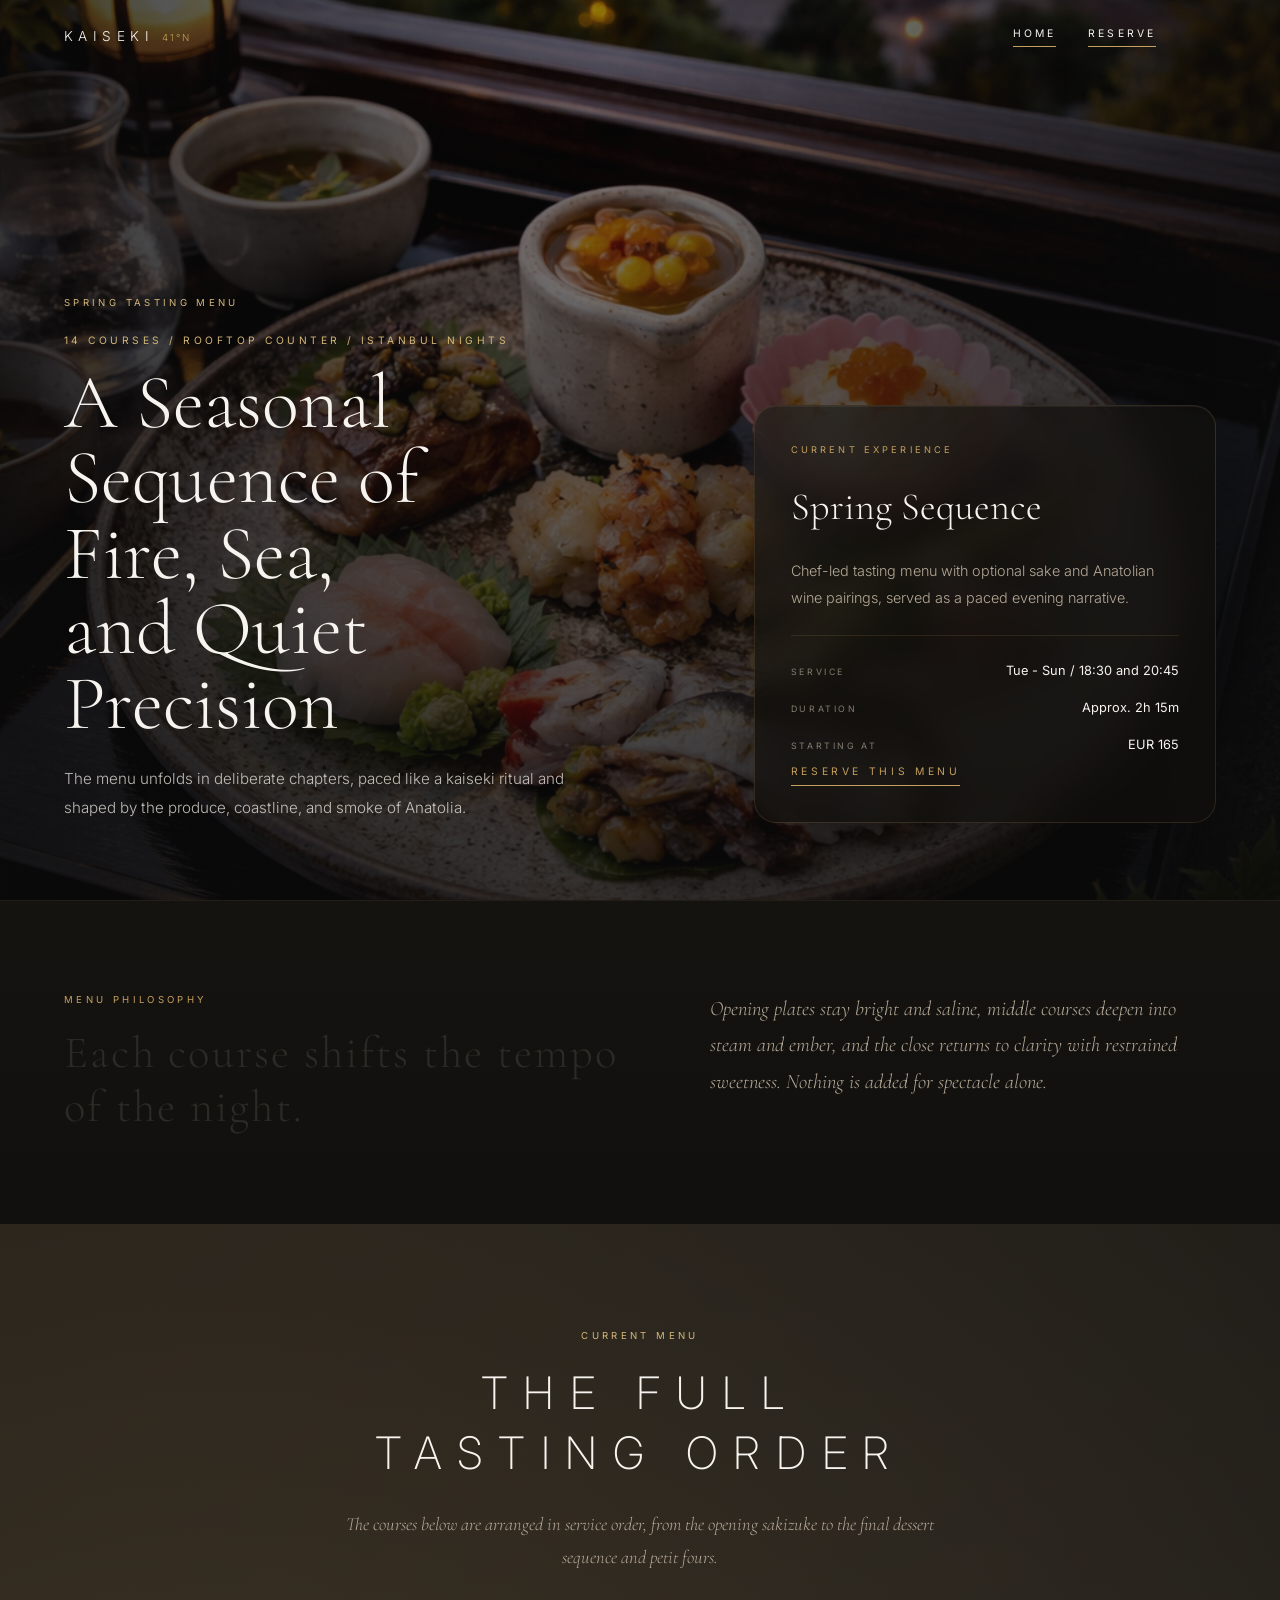
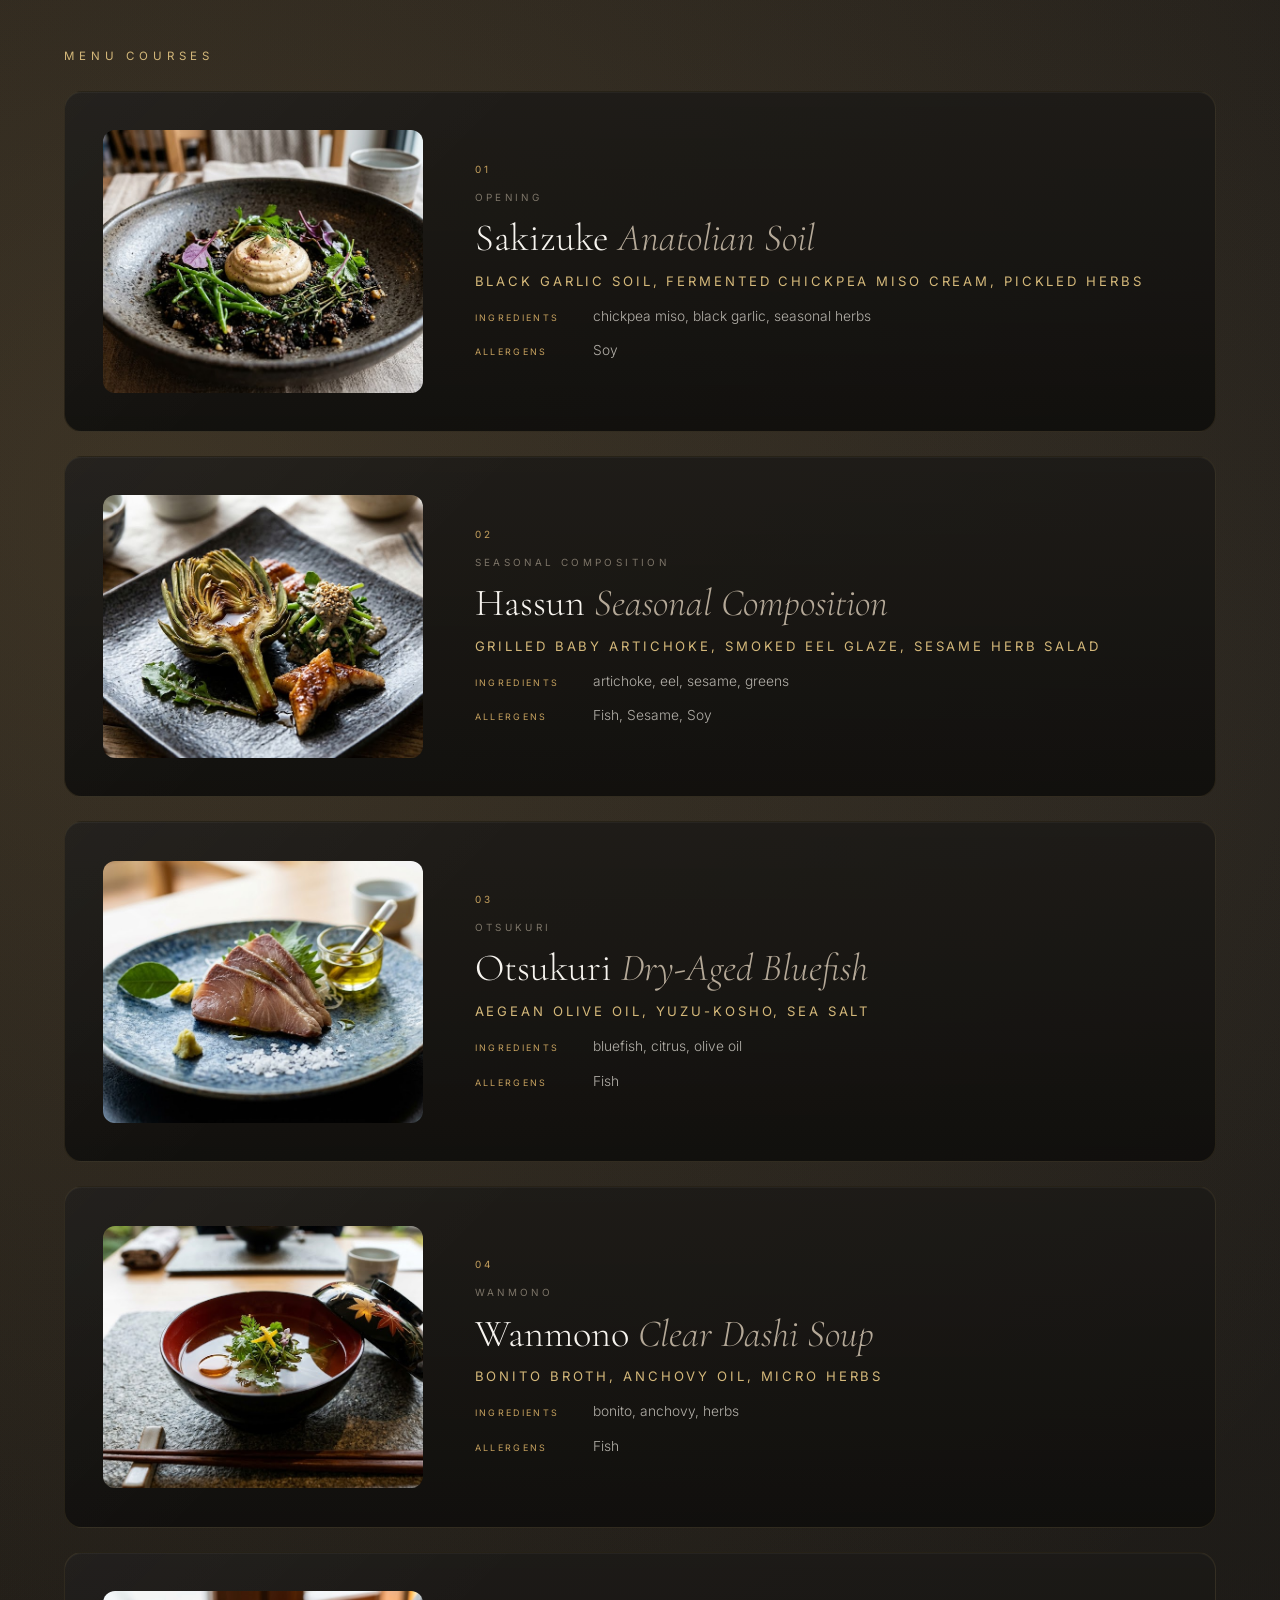
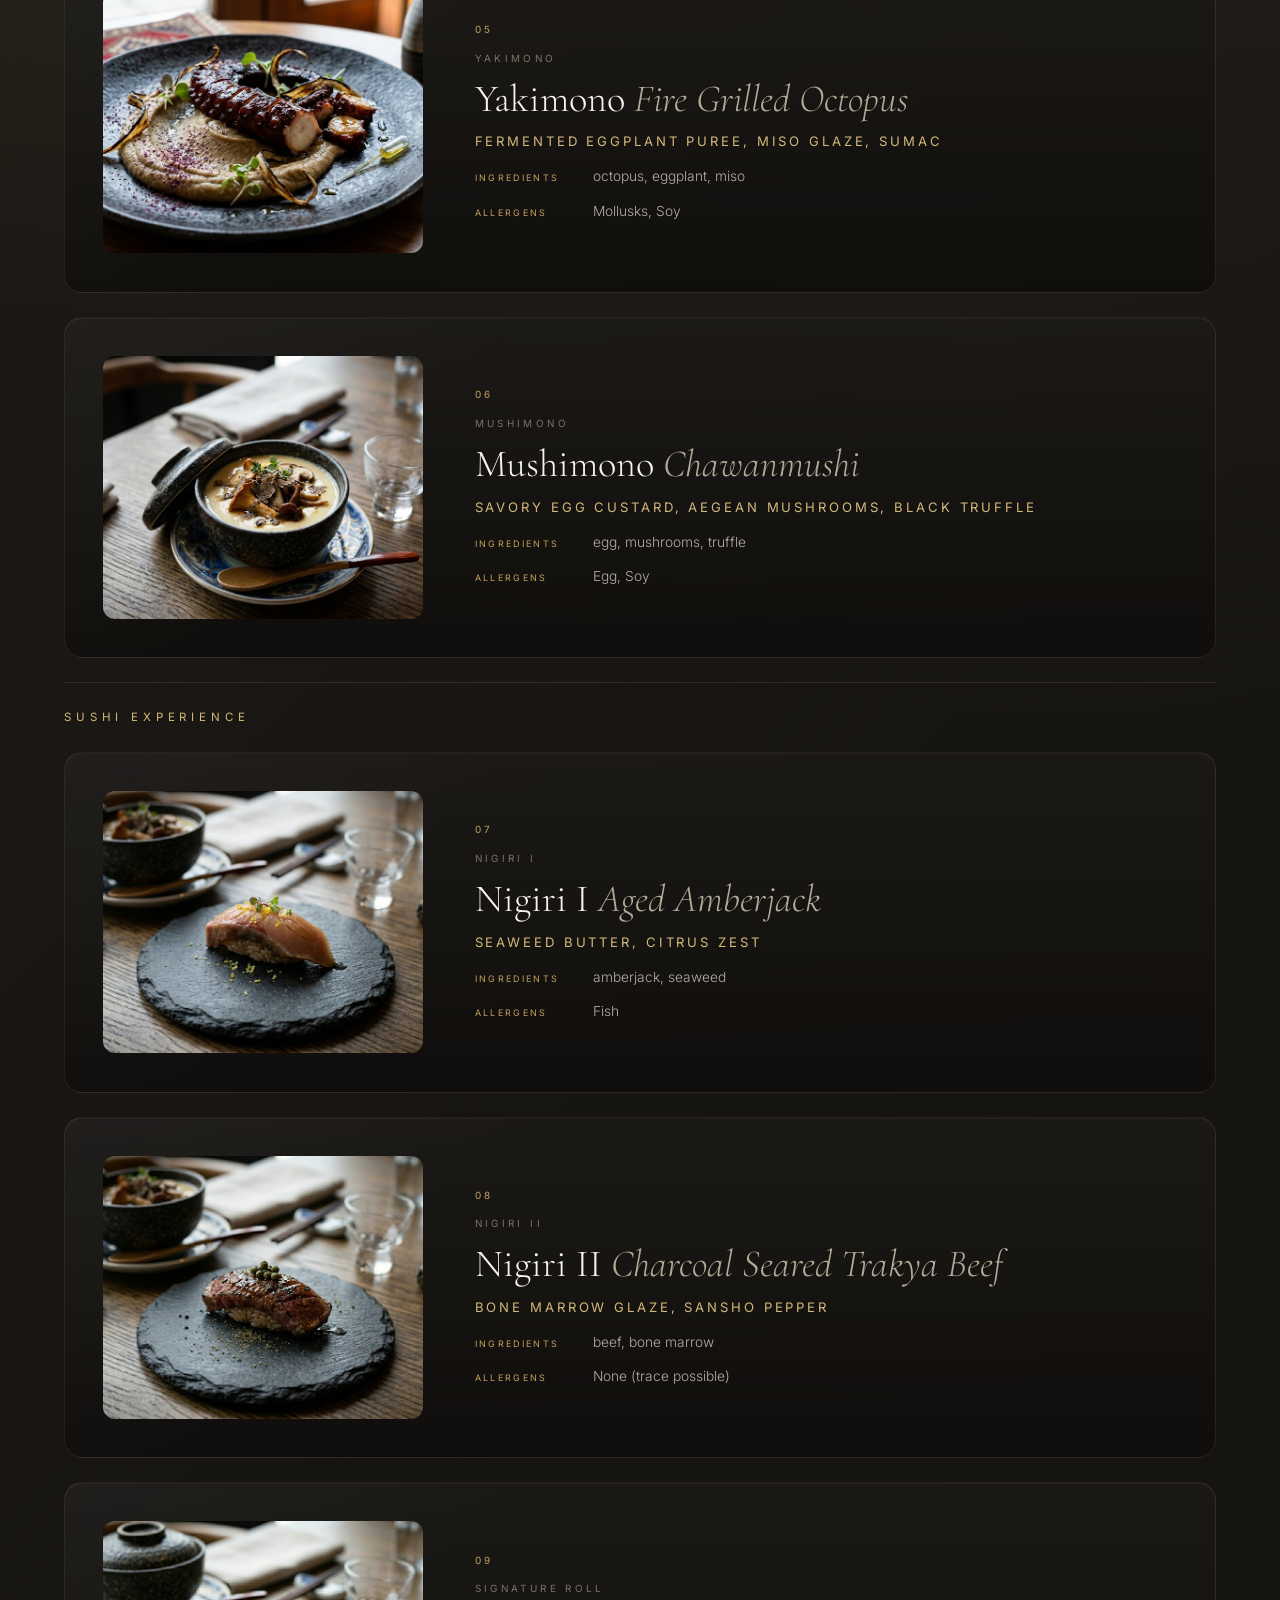
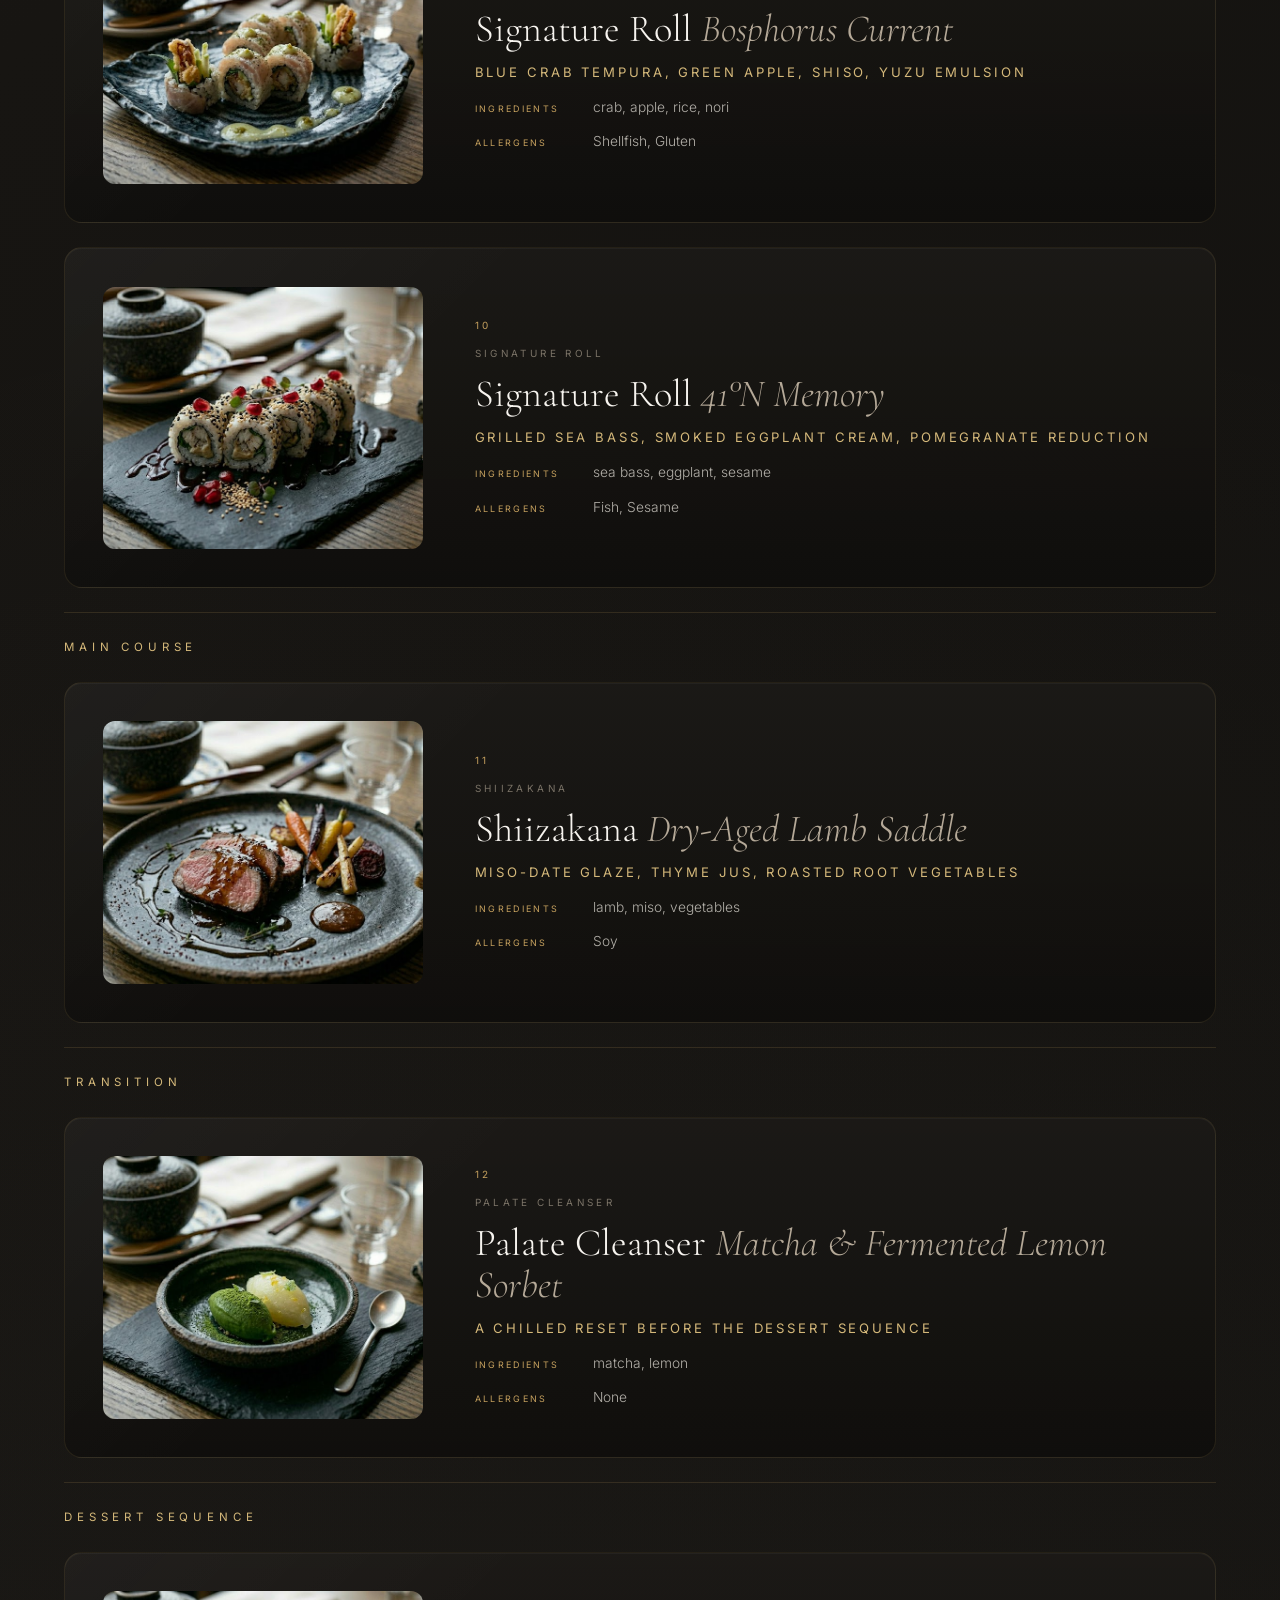
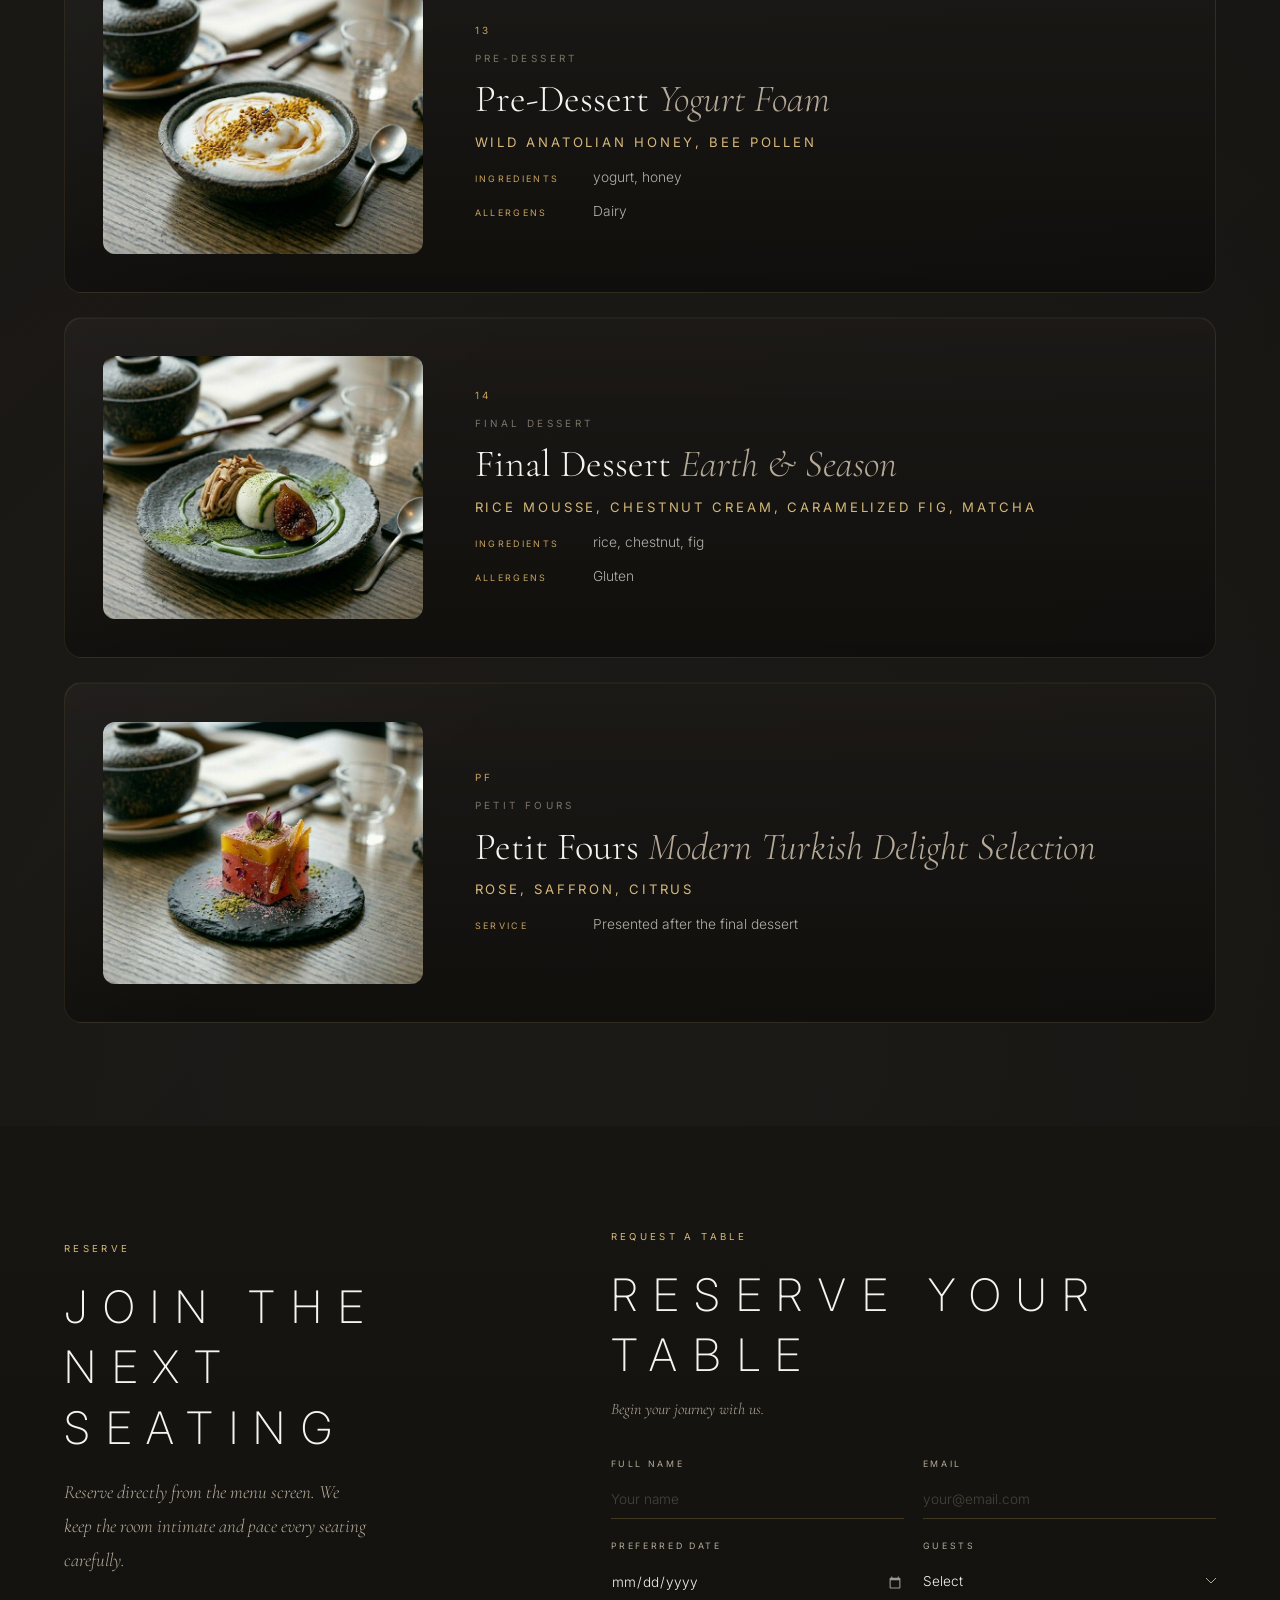
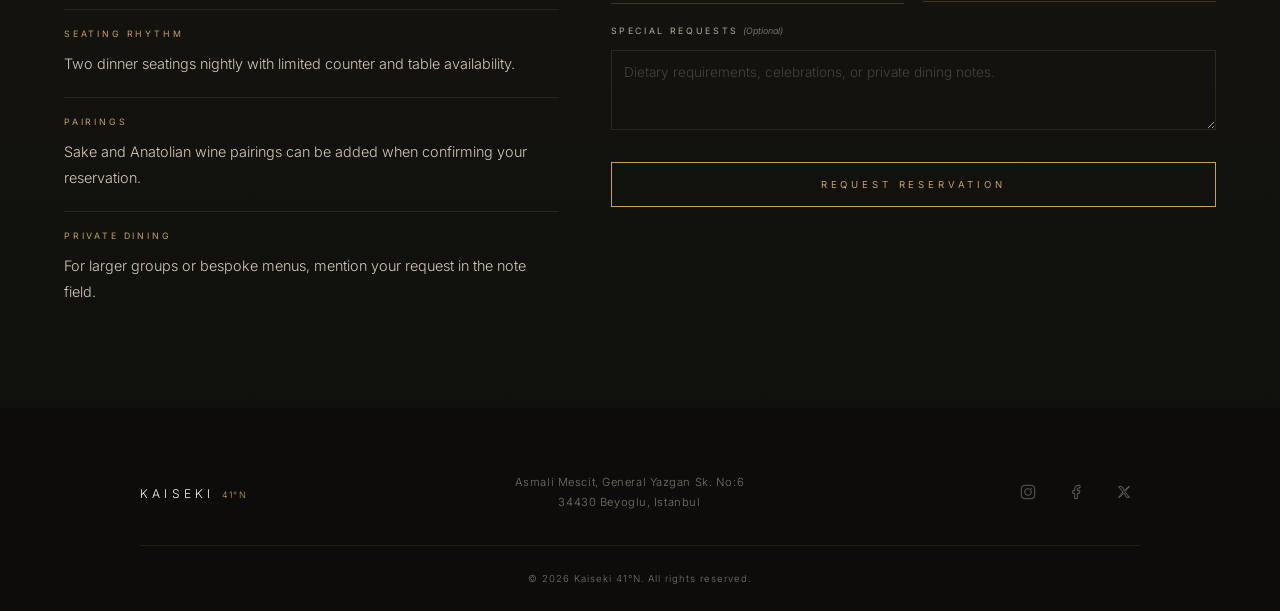
==== menu.html @ 3a13be4e "Add dedicated seasonal menu page" ====
<!DOCTYPE html>
<html lang="en">

<head>
    <meta charset="UTF-8">
    <meta name="viewport" content="width=device-width, initial-scale=1.0">
    <title>Kaiseki 41&deg;N - Seasonal Menu</title>
    <meta name="description"
        content="Explore the current Kaiseki 41&deg;N seasonal tasting menu, a chef-led sequence of Japanese precision and Anatolian soul.">
    <meta property="og:title" content="Kaiseki 41&deg;N - Seasonal Menu">
    <meta property="og:description"
        content="A seasonal tasting progression shaped by fire, sea, and Anatolian terroir.">
    <meta property="og:type" content="website">
    <link rel="preconnect" href="https://fonts.googleapis.com">
    <link rel="preconnect" href="https://fonts.gstatic.com" crossorigin>
    <link
        href="https://fonts.googleapis.com/css2?family=Cormorant+Garamond:ital,wght@0,300;0,400;0,500;0,600;1,300;1,400&family=Inter:wght@200;300;400;500&family=Noto+Serif+JP:wght@200;300;400;500&display=swap"
        rel="stylesheet">
    <link rel="stylesheet" href="styles.css">
</head>

<body class="menu-page">

    <nav id="main-nav" class="nav" role="navigation" aria-label="Main navigation">
        <a href="index.html#hero" class="nav-logo" aria-label="Kaiseki 41&deg;N Home">
            <span class="nav-logo-main">KAISEKI</span>
            <span class="nav-logo-sub">41&deg;N</span>
        </a>
        <div class="nav-right">
            <a href="index.html" class="nav-link" id="nav-home-link">HOME</a>
            <a href="#reservation" class="nav-link nav-link--reserve" id="nav-reserve">RESERVE</a>
            <button class="nav-hamburger" id="nav-hamburger" aria-label="Open menu" aria-expanded="false">
                <span></span>
                <span></span>
            </button>
        </div>
    </nav>

    <div class="menu-overlay" id="menu-overlay" aria-hidden="true">
        <div class="menu-overlay-inner">
            <ul class="menu-links">
                <li><a href="index.html#hero">Home</a></li>
                <li><a href="index.html#story">Our Story</a></li>
                <li><a href="index.html#concept">Concept</a></li>
                <li><a href="index.html#chef">Head Chef</a></li>
                <li><a href="index.html#experience">Experience</a></li>
                <li><a href="#menu-list">Menu</a></li>
                <li><a href="index.html#tables">Signature Tables</a></li>
                <li><a href="index.html#gallery">Gallery</a></li>
                <li><a href="index.html#location">Location</a></li>
                <li><a href="#reservation">Reserve</a></li>
            </ul>
            <div class="menu-footer">
                <address>
                    Asmali Mescit, General Yazgan Sk. No:6<br>
                    34430 Beyoglu, Istanbul
                </address>
            </div>
        </div>
    </div>

    <header id="menu-hero" class="menu-page-hero">
        <div class="menu-page-hero__media">
            <img src="images/tabak.png" alt="Signature tasting plate" id="hero-img">
        </div>
        <div class="menu-page-hero__overlay"></div>
        <div class="menu-page-hero__inner">
            <div class="menu-page-hero__copy reveal">
                <span class="section-tag section-tag--light">SPRING TASTING MENU</span>
                <p class="menu-page-hero__eyebrow">14 courses / rooftop counter / Istanbul nights</p>
                <h1 class="menu-page-hero__title">A Seasonal Sequence of Fire, Sea, and Quiet Precision</h1>
                <p class="menu-page-hero__lede">
                    The menu unfolds in deliberate chapters, paced like a kaiseki ritual and shaped by the produce,
                    coastline, and smoke of Anatolia.
                </p>
            </div>
            <aside class="menu-hero-card reveal">
                <span class="menu-hero-card__label">Current Experience</span>
                <h2>Spring Sequence</h2>
                <p>
                    Chef-led tasting menu with optional sake and Anatolian wine pairings, served as a paced evening
                    narrative.
                </p>
                <ul class="menu-hero-meta">
                    <li><span>Service</span><strong>Tue - Sun / 18:30 and 20:45</strong></li>
                    <li><span>Duration</span><strong>Approx. 2h 15m</strong></li>
                    <li><span>Starting At</span><strong>EUR 165</strong></li>
                </ul>
                <a href="#reservation" class="text-link">RESERVE THIS MENU</a>
            </aside>
        </div>
    </header>

    <section class="menu-editorial">
        <div class="menu-editorial__grid">
            <div class="menu-editorial__text reveal">
                <span class="section-tag">MENU PHILOSOPHY</span>
                <h2 class="section-heading">Each course shifts the tempo of the night.</h2>
            </div>
            <div class="menu-editorial__note reveal">
                <p>
                    Opening plates stay bright and saline, middle courses deepen into steam and ember, and the close
                    returns to clarity with restrained sweetness. Nothing is added for spectacle alone.
                </p>
            </div>
        </div>
    </section>

    <section id="menu-list" class="menu-showcase">
        <div class="menu-showcase__intro reveal">
            <span class="section-tag section-tag--light">CURRENT MENU</span>
            <h2 class="display-heading display-heading--light">THE FULL<br>TASTING ORDER</h2>
            <p class="menu-showcase__lede">
                The courses below are arranged in service order, from the opening sakizuke to the final dessert
                sequence and petit fours.
            </p>
        </div>
        <div class="menu-course-list">
            <div class="menu-course-group reveal">
                <h3 class="menu-course-group__title">Menu Courses</h3>
            </div>
            <article class="menu-course reveal">
                <div class="menu-course__media">
                    <img src="images/anatolian soil - sakizuke.jpg" alt="Sakizuke Anatolian Soil" loading="lazy">
                </div>
                <div class="menu-course__content">
                    <span class="menu-course__number">01</span>
                    <span class="menu-course__label">Opening</span>
                    <h3 class="menu-course__title">Sakizuke <span>Anatolian Soil</span></h3>
                    <p class="menu-course__subtitle">Black garlic soil, fermented chickpea miso cream, pickled herbs</p>
                    <p class="menu-course__detail"><span>Ingredients</span> chickpea miso, black garlic, seasonal herbs</p>
                    <p class="menu-course__detail"><span>Allergens</span> Soy</p>
                </div>
            </article>
            <article class="menu-course reveal">
                <div class="menu-course__media">
                    <img src="images/hassun.jpg" alt="Hassun Seasonal Composition" loading="lazy">
                </div>
                <div class="menu-course__content">
                    <span class="menu-course__number">02</span>
                    <span class="menu-course__label">Seasonal Composition</span>
                    <h3 class="menu-course__title">Hassun <span>Seasonal Composition</span></h3>
                    <p class="menu-course__subtitle">Grilled baby artichoke, smoked eel glaze, sesame herb salad</p>
                    <p class="menu-course__detail"><span>Ingredients</span> artichoke, eel, sesame, greens</p>
                    <p class="menu-course__detail"><span>Allergens</span> Fish, Sesame, Soy</p>
                </div>
            </article>
            <article class="menu-course reveal">
                <div class="menu-course__media">
                    <img src="images/otsukuri.jpg" alt="Otsukuri Dry-Aged Bluefish" loading="lazy">
                </div>
                <div class="menu-course__content">
                    <span class="menu-course__number">03</span>
                    <span class="menu-course__label">Otsukuri</span>
                    <h3 class="menu-course__title">Otsukuri <span>Dry-Aged Bluefish</span></h3>
                    <p class="menu-course__subtitle">Aegean olive oil, yuzu-kosho, sea salt</p>
                    <p class="menu-course__detail"><span>Ingredients</span> bluefish, citrus, olive oil</p>
                    <p class="menu-course__detail"><span>Allergens</span> Fish</p>
                </div>
            </article>
            <article class="menu-course reveal">
                <div class="menu-course__media">
                    <img src="images/wanmono.jpg" alt="Wanmono Clear Dashi Soup" loading="lazy">
                </div>
                <div class="menu-course__content">
                    <span class="menu-course__number">04</span>
                    <span class="menu-course__label">Wanmono</span>
                    <h3 class="menu-course__title">Wanmono <span>Clear Dashi Soup</span></h3>
                    <p class="menu-course__subtitle">Bonito broth, anchovy oil, micro herbs</p>
                    <p class="menu-course__detail"><span>Ingredients</span> bonito, anchovy, herbs</p>
                    <p class="menu-course__detail"><span>Allergens</span> Fish</p>
                </div>
            </article>
            <article class="menu-course reveal">
                <div class="menu-course__media">
                    <img src="images/yakimono.jpg" alt="Yakimono Fire Grilled Octopus" loading="lazy">
                </div>
                <div class="menu-course__content">
                    <span class="menu-course__number">05</span>
                    <span class="menu-course__label">Yakimono</span>
                    <h3 class="menu-course__title">Yakimono <span>Fire Grilled Octopus</span></h3>
                    <p class="menu-course__subtitle">Fermented eggplant puree, miso glaze, sumac</p>
                    <p class="menu-course__detail"><span>Ingredients</span> octopus, eggplant, miso</p>
                    <p class="menu-course__detail"><span>Allergens</span> Mollusks, Soy</p>
                </div>
            </article>
            <article class="menu-course reveal">
                <div class="menu-course__media">
                    <img src="images/mushimono.jpg" alt="Mushimono Chawanmushi" loading="lazy">
                </div>
                <div class="menu-course__content">
                    <span class="menu-course__number">06</span>
                    <span class="menu-course__label">Mushimono</span>
                    <h3 class="menu-course__title">Mushimono <span>Chawanmushi</span></h3>
                    <p class="menu-course__subtitle">Savory egg custard, Aegean mushrooms, black truffle</p>
                    <p class="menu-course__detail"><span>Ingredients</span> egg, mushrooms, truffle</p>
                    <p class="menu-course__detail"><span>Allergens</span> Egg, Soy</p>
                </div>
            </article>

            <div class="menu-course-group reveal">
                <h3 class="menu-course-group__title">Sushi Experience</h3>
            </div>
            <article class="menu-course reveal">
                <div class="menu-course__media">
                    <img src="images/nigiri 1.jpg" alt="Nigiri I Aged Amberjack" loading="lazy">
                </div>
                <div class="menu-course__content">
                    <span class="menu-course__number">07</span>
                    <span class="menu-course__label">Nigiri I</span>
                    <h3 class="menu-course__title">Nigiri I <span>Aged Amberjack</span></h3>
                    <p class="menu-course__subtitle">Seaweed butter, citrus zest</p>
                    <p class="menu-course__detail"><span>Ingredients</span> amberjack, seaweed</p>
                    <p class="menu-course__detail"><span>Allergens</span> Fish</p>
                </div>
            </article>
            <article class="menu-course reveal">
                <div class="menu-course__media">
                    <img src="images/nigiri 2.jpg" alt="Nigiri II Charcoal Seared Trakya Beef" loading="lazy">
                </div>
                <div class="menu-course__content">
                    <span class="menu-course__number">08</span>
                    <span class="menu-course__label">Nigiri II</span>
                    <h3 class="menu-course__title">Nigiri II <span>Charcoal Seared Trakya Beef</span></h3>
                    <p class="menu-course__subtitle">Bone marrow glaze, sansho pepper</p>
                    <p class="menu-course__detail"><span>Ingredients</span> beef, bone marrow</p>
                    <p class="menu-course__detail"><span>Allergens</span> None (trace possible)</p>
                </div>
            </article>
            <article class="menu-course reveal">
                <div class="menu-course__media">
                    <img src="images/Signature Roll – “Bosphorus Current”.jpg" alt="Signature Roll Bosphorus Current" loading="lazy">
                </div>
                <div class="menu-course__content">
                    <span class="menu-course__number">09</span>
                    <span class="menu-course__label">Signature Roll</span>
                    <h3 class="menu-course__title">Signature Roll <span>Bosphorus Current</span></h3>
                    <p class="menu-course__subtitle">Blue crab tempura, green apple, shiso, yuzu emulsion</p>
                    <p class="menu-course__detail"><span>Ingredients</span> crab, apple, rice, nori</p>
                    <p class="menu-course__detail"><span>Allergens</span> Shellfish, Gluten</p>
                </div>
            </article>
            <article class="menu-course reveal">
                <div class="menu-course__media">
                    <img src="images/Signature Roll – “41°N Memory”.jpg" alt="Signature Roll 41 Degrees North Memory" loading="lazy">
                </div>
                <div class="menu-course__content">
                    <span class="menu-course__number">10</span>
                    <span class="menu-course__label">Signature Roll</span>
                    <h3 class="menu-course__title">Signature Roll <span>41&deg;N Memory</span></h3>
                    <p class="menu-course__subtitle">Grilled sea bass, smoked eggplant cream, pomegranate reduction</p>
                    <p class="menu-course__detail"><span>Ingredients</span> sea bass, eggplant, sesame</p>
                    <p class="menu-course__detail"><span>Allergens</span> Fish, Sesame</p>
                </div>
            </article>

            <div class="menu-course-group reveal">
                <h3 class="menu-course-group__title">Main Course</h3>
            </div>
            <article class="menu-course reveal">
                <div class="menu-course__media">
                    <img src="images/Shiizakana.jpg" alt="Shiizakana Dry-Aged Lamb Saddle" loading="lazy">
                </div>
                <div class="menu-course__content">
                    <span class="menu-course__number">11</span>
                    <span class="menu-course__label">Shiizakana</span>
                    <h3 class="menu-course__title">Shiizakana <span>Dry-Aged Lamb Saddle</span></h3>
                    <p class="menu-course__subtitle">Miso-date glaze, thyme jus, roasted root vegetables</p>
                    <p class="menu-course__detail"><span>Ingredients</span> lamb, miso, vegetables</p>
                    <p class="menu-course__detail"><span>Allergens</span> Soy</p>
                </div>
            </article>

            <div class="menu-course-group reveal">
                <h3 class="menu-course-group__title">Transition</h3>
            </div>
            <article class="menu-course reveal">
                <div class="menu-course__media">
                    <img src="images/Matcha & Fermented Lemon Sorbet.jpg" alt="Palate Cleanser Matcha and fermented lemon sorbet" loading="lazy">
                </div>
                <div class="menu-course__content">
                    <span class="menu-course__number">12</span>
                    <span class="menu-course__label">Palate Cleanser</span>
                    <h3 class="menu-course__title">Palate Cleanser <span>Matcha &amp; Fermented Lemon Sorbet</span></h3>
                    <p class="menu-course__subtitle">A chilled reset before the dessert sequence</p>
                    <p class="menu-course__detail"><span>Ingredients</span> matcha, lemon</p>
                    <p class="menu-course__detail"><span>Allergens</span> None</p>
                </div>
            </article>

            <div class="menu-course-group reveal">
                <h3 class="menu-course-group__title">Dessert Sequence</h3>
            </div>
            <article class="menu-course reveal">
                <div class="menu-course__media">
                    <img src="images/Yogurt Foam – Wild Honey & Bee Pollen.jpg" alt="Pre-Dessert Yogurt Foam" loading="lazy">
                </div>
                <div class="menu-course__content">
                    <span class="menu-course__number">13</span>
                    <span class="menu-course__label">Pre-Dessert</span>
                    <h3 class="menu-course__title">Pre-Dessert <span>Yogurt Foam</span></h3>
                    <p class="menu-course__subtitle">Wild Anatolian honey, bee pollen</p>
                    <p class="menu-course__detail"><span>Ingredients</span> yogurt, honey</p>
                    <p class="menu-course__detail"><span>Allergens</span> Dairy</p>
                </div>
            </article>
            <article class="menu-course reveal">
                <div class="menu-course__media">
                    <img src="images/“Earth & Season” – Modern Wagashi.jpg" alt="Final Dessert Earth and Season" loading="lazy">
                </div>
                <div class="menu-course__content">
                    <span class="menu-course__number">14</span>
                    <span class="menu-course__label">Final Dessert</span>
                    <h3 class="menu-course__title">Final Dessert <span>Earth &amp; Season</span></h3>
                    <p class="menu-course__subtitle">Rice mousse, chestnut cream, caramelized fig, matcha</p>
                    <p class="menu-course__detail"><span>Ingredients</span> rice, chestnut, fig</p>
                    <p class="menu-course__detail"><span>Allergens</span> Gluten</p>
                </div>
            </article>
            <article class="menu-course reveal">
                <div class="menu-course__media">
                    <img src="images/PETIT FOURS.jpg" alt="Petit Fours modern Turkish delight selection" loading="lazy">
                </div>
                <div class="menu-course__content">
                    <span class="menu-course__number">PF</span>
                    <span class="menu-course__label">Petit Fours</span>
                    <h3 class="menu-course__title">Petit Fours <span>Modern Turkish Delight Selection</span></h3>
                    <p class="menu-course__subtitle">Rose, saffron, citrus</p>
                    <p class="menu-course__detail"><span>Service</span> Presented after the final dessert</p>
                </div>
            </article>
        </div>
    </section>

    <section id="reservation" class="reservation-section menu-reservation-section">
        <div class="menu-reservation-shell">
            <div class="menu-reservation-copy reveal">
                <span class="section-tag section-tag--light">RESERVE</span>
                <h2 class="display-heading display-heading--light">JOIN THE NEXT<br>SEATING</h2>
                <p class="menu-reservation-lede">
                    Reserve directly from the menu screen. We keep the room intimate and pace every seating carefully.
                </p>
                <div class="menu-reservation-facts">
                    <div class="menu-reservation-fact">
                        <span>Seating Rhythm</span>
                        <p>Two dinner seatings nightly with limited counter and table availability.</p>
                    </div>
                    <div class="menu-reservation-fact">
                        <span>Pairings</span>
                        <p>Sake and Anatolian wine pairings can be added when confirming your reservation.</p>
                    </div>
                    <div class="menu-reservation-fact">
                        <span>Private Dining</span>
                        <p>For larger groups or bespoke menus, mention your request in the note field.</p>
                    </div>
                </div>
            </div>
            <div class="reservation-inner menu-reservation-form-wrap reveal">
                <span class="section-tag section-tag--light">REQUEST A TABLE</span>
                <h2 class="display-heading display-heading--light">RESERVE YOUR<br>TABLE</h2>
                <p class="reservation-sub">Begin your journey with us.</p>
                <form class="res-form" id="reservation-form" novalidate>
                    <div class="res-row">
                        <div class="res-field">
                            <label for="guest-name">Full Name</label>
                            <input type="text" id="guest-name" name="name" required placeholder="Your name"
                                autocomplete="name">
                        </div>
                        <div class="res-field">
                            <label for="guest-email">Email</label>
                            <input type="email" id="guest-email" name="email" required placeholder="your@email.com"
                                autocomplete="email">
                        </div>
                    </div>
                    <div class="res-row">
                        <div class="res-field">
                            <label for="guest-date">Preferred Date</label>
                            <input type="date" id="guest-date" name="date" required>
                        </div>
                        <div class="res-field">
                            <label for="guest-count">Guests</label>
                            <select id="guest-count" name="guests" required>
                                <option value="" disabled selected>Select</option>
                                <option value="1">1 Guest</option>
                                <option value="2">2 Guests</option>
                                <option value="3">3 Guests</option>
                                <option value="4">4 Guests</option>
                                <option value="5">5 Guests</option>
                                <option value="6">6 Guests</option>
                                <option value="6-plus">More than 6 Guests</option>
                            </select>
                        </div>
                    </div>
                    <div class="res-field res-field--full">
                        <label for="guest-message">Special Requests <span class="label-opt">(Optional)</span></label>
                        <textarea id="guest-message" name="message" rows="3"
                            placeholder="Dietary requirements, celebrations, or private dining notes."></textarea>
                    </div>
                    <button type="submit" class="res-submit" id="form-submit">REQUEST RESERVATION</button>
                    <div class="res-success" id="form-success" role="alert" aria-live="polite">
                        <p>Thank you. Your reservation request has been received.<br>We will confirm your table shortly.</p>
                    </div>
                </form>
            </div>
        </div>
    </section>

    <footer class="footer" id="footer">
        <div class="footer-inner">
            <div class="footer-col">
                <span class="footer-logo">KAISEKI <em>41&deg;N</em></span>
            </div>
            <div class="footer-col footer-col--center">
                <address>
                    Asmali Mescit, General Yazgan Sk. No:6<br>
                    34430 Beyoglu, Istanbul
                </address>
            </div>
            <div class="footer-col footer-col--right">
                <div class="footer-social">
                    <a href="#" aria-label="Instagram" id="social-instagram">
                        <svg viewBox="0 0 24 24" fill="none" stroke="currentColor" stroke-width="1.2">
                            <rect x="2" y="2" width="20" height="20" rx="5" />
                            <circle cx="12" cy="12" r="5" />
                            <circle cx="17.5" cy="6.5" r=".8" fill="currentColor" stroke="none" />
                        </svg>
                    </a>
                    <a href="#" aria-label="Facebook" id="social-facebook">
                        <svg viewBox="0 0 24 24" fill="none" stroke="currentColor" stroke-width="1.2">
                            <path d="M18 2h-3a5 5 0 0 0-5 5v3H7v4h3v8h4v-8h3l1-4h-4V7a1 1 0 0 1 1-1h3z" />
                        </svg>
                    </a>
                    <a href="#" aria-label="X" id="social-twitter">
                        <svg viewBox="0 0 24 24" fill="none" stroke="currentColor" stroke-width="1.2">
                            <path d="M4 4l6.5 8L4 20h2l5.5-6.8L16 20h4l-6.8-8.5L20 4h-2l-5.2 6.3L9 4H4z" />
                        </svg>
                    </a>
                </div>
            </div>
        </div>
        <div class="footer-bottom">
            <p>&copy; 2026 Kaiseki 41&deg;N. All rights reserved.</p>
        </div>
    </footer>

    <script src="script.js"></script>
</body>

</html>
---- styles.css ----
/* ═══════════════════════════════════════════════════════════════════
   KAISEKI 41°N — Redesigned Stylesheet
   Inspired by Gong Oriental, Disfrutar, Cocina Hermanos Torres
   ═══════════════════════════════════════════════════════════════════ */

/* ─── Reset ────────────────────────────────────────────────────── */
*, *::before, *::after {
    margin: 0;
    padding: 0;
    box-sizing: border-box;
}

:root {
    --black:      #0a0a0a;
    --charcoal:   #1a1917;
    --dark:       #2c2a25;
    --earth:      #4a463e;
    --warm:       #7a7267;
    --sand:       #b5a998;
    --gold:       #c5a05e;
    --gold-light: #d4b87a;
    --beige:      #d6cab5;
    --cream:      #f0ebe3;
    --offwhite:   #f7f4ef;
    --white:      #fdfcfa;

    --ff-display: 'Cormorant Garamond', Georgia, serif;
    --ff-body:    'Inter', -apple-system, BlinkMacSystemFont, sans-serif;
    --ff-jp:      'Noto Serif JP', serif;

    --ease:       cubic-bezier(0.25, 0.46, 0.45, 0.94);
    --ease-smooth: cubic-bezier(0.23, 1, 0.32, 1);
}

html {
    scroll-behavior: smooth;
    overflow-x: hidden;
}

body {
    font-family: var(--ff-body);
    font-weight: 300;
    font-size: 15px;
    line-height: 1.8;
    color: var(--earth);
    background: var(--offwhite);
    -webkit-font-smoothing: antialiased;
    -moz-osx-font-smoothing: grayscale;
    overflow-x: hidden;
}

body.menu-page {
    background: #11100e;
    color: var(--sand);
}

img {
    display: block;
    max-width: 100%;
    height: auto;
}

a { color: inherit; text-decoration: none; }
ul { list-style: none; }
address { font-style: normal; }

::selection {
    background: var(--gold);
    color: var(--black);
}


/* ─── NAVIGATION ───────────────────────────────────────────────── */
/* Gong / Cocina style: minimal, transparent, logo left, hamburger right */

.nav {
    position: fixed;
    top: 0;
    left: 0;
    width: 100%;
    z-index: 100;
    display: flex;
    align-items: center;
    justify-content: space-between;
    padding: 1.5rem clamp(2rem, 5vw, 4rem);
    transition: background 0.6s var(--ease), padding 0.4s var(--ease);
}

.nav.scrolled {
    background: rgba(253, 252, 250, 0.92);
    backdrop-filter: blur(14px);
    -webkit-backdrop-filter: blur(14px);
    padding-top: 1rem;
    padding-bottom: 1rem;
}

.nav.scrolled .nav-logo-main,
.nav.scrolled .nav-logo-sub {
    color: var(--dark);
}

.nav.scrolled .nav-link {
    color: var(--dark);
    border-color: var(--dark);
}

.nav.scrolled .nav-hamburger span {
    background: var(--dark);
}

.menu-page .nav.scrolled {
    background: rgba(22, 20, 17, 0.88);
}

.menu-page .nav.scrolled .nav-logo-main {
    color: var(--offwhite);
}

.menu-page .nav.scrolled .nav-logo-sub {
    color: var(--gold);
}

.menu-page .nav.scrolled .nav-link {
    color: var(--offwhite);
    border-color: rgba(197, 160, 94, 0.55);
}

.menu-page .nav.scrolled .nav-hamburger span {
    background: var(--offwhite);
}

.nav.menu-open .nav-logo-main,
.nav.menu-open .nav-logo-sub,
.nav.menu-open .nav-link {
    color: var(--offwhite);
}

.nav.menu-open .nav-link {
    border-color: var(--gold);
}

.nav.menu-open .nav-hamburger span {
    background: var(--offwhite);
}

.nav-logo {
    display: flex;
    align-items: baseline;
    gap: 0.5rem;
    z-index: 101;
}

.nav-logo-main {
    font-family: var(--ff-body);
    font-size: 0.85rem;
    font-weight: 300;
    letter-spacing: 0.4em;
    color: var(--offwhite);
    transition: color 0.4s var(--ease);
}

.nav-logo-sub {
    font-family: var(--ff-body);
    font-size: 0.6rem;
    font-weight: 300;
    letter-spacing: 0.2em;
    color: var(--gold);
    transition: color 0.4s var(--ease);
}

.nav-right {
    display: flex;
    align-items: center;
    gap: 2rem;
    z-index: 101;
}

.nav-link {
    font-size: 0.65rem;
    font-weight: 400;
    letter-spacing: 0.3em;
    color: var(--offwhite);
    border-bottom: 1px solid var(--gold);
    padding-bottom: 2px;
    transition: color 0.4s var(--ease), border-color 0.4s var(--ease);
}

.nav-link:hover {
    color: var(--gold);
}

.nav-hamburger {
    display: flex;
    flex-direction: column;
    gap: 6px;
    background: none;
    border: none;
    cursor: pointer;
    padding: 4px 0;
    width: 28px;
}

.nav-hamburger span {
    display: block;
    height: 1px;
    background: var(--offwhite);
    transition: transform 0.4s var(--ease-smooth), opacity 0.3s, background 0.4s var(--ease);
}

.nav-hamburger.active span:first-child {
    transform: rotate(45deg) translate(2.5px, 3.5px);
}

.nav-hamburger.active span:last-child {
    transform: rotate(-45deg) translate(2.5px, -3.5px);
}


/* ─── FULLSCREEN MENU OVERLAY ──────────────────────────────────── */
/* Cocina Hermanos Torres style */

.menu-overlay {
    position: fixed;
    inset: 0;
    z-index: 99;
    background: var(--charcoal);
    display: flex;
    align-items: center;
    justify-content: center;
    opacity: 0;
    visibility: hidden;
    transition: opacity 0.6s var(--ease-smooth), visibility 0.6s;
}

.menu-overlay.open {
    opacity: 1;
    visibility: visible;
}

.menu-overlay-inner {
    text-align: center;
}

.menu-links li {
    margin: 0.6rem 0;
    overflow: hidden;
}

.menu-links a {
    display: inline-block;
    font-family: var(--ff-display);
    font-size: clamp(1.6rem, 3vw, 2.8rem);
    font-weight: 300;
    letter-spacing: 0.15em;
    color: var(--offwhite);
    transition: color 0.3s var(--ease);
    transform: translateY(100%);
    opacity: 0;
}

.menu-overlay.open .menu-links a {
    transform: translateY(0);
    opacity: 1;
    transition: transform 0.6s var(--ease-smooth), opacity 0.5s var(--ease), color 0.3s var(--ease);
}

.menu-links li:nth-child(1) a { transition-delay: 0.05s; }
.menu-links li:nth-child(2) a { transition-delay: 0.1s; }
.menu-links li:nth-child(3) a { transition-delay: 0.15s; }
.menu-links li:nth-child(4) a { transition-delay: 0.2s; }
.menu-links li:nth-child(5) a { transition-delay: 0.25s; }
.menu-links li:nth-child(6) a { transition-delay: 0.3s; }
.menu-links li:nth-child(7) a { transition-delay: 0.35s; }
.menu-links li:nth-child(8) a { transition-delay: 0.4s; }
.menu-links li:nth-child(9) a { transition-delay: 0.45s; }
.menu-links li:nth-child(10) a { transition-delay: 0.5s; }

.menu-links a:hover {
    color: var(--gold);
}

.menu-footer {
    margin-top: 3rem;
}

.menu-footer address {
    font-size: 0.7rem;
    letter-spacing: 0.12em;
    color: var(--warm);
    line-height: 1.8;
}


/* ─── HERO ─────────────────────────────────────────────────────── */
/* Gong Oriental style: full-bleed image, minimal centered text */

.hero {
    position: relative;
    height: 100vh;
    min-height: 600px;
    overflow: hidden;
}

.hero-media {
    position: absolute;
    inset: 0;
}

.menu-page-hero {
    position: relative;
    min-height: 100vh;
    display: flex;
    align-items: flex-end;
    overflow: hidden;
    padding: clamp(7rem, 10vw, 9rem) clamp(2rem, 5vw, 4rem) clamp(3.5rem, 6vw, 5rem);
    background: #151310;
}

.menu-page-hero__media {
    position: absolute;
    inset: 0;
}

.menu-page-hero__media img {
    width: 100%;
    height: 100%;
    object-fit: cover;
    animation: heroScale 25s var(--ease) forwards;
}

.menu-page-hero__overlay {
    position: absolute;
    inset: 0;
    background:
        linear-gradient(90deg, rgba(10, 10, 10, 0.74) 0%, rgba(10, 10, 10, 0.32) 46%, rgba(10, 10, 10, 0.78) 100%),
        linear-gradient(180deg, rgba(10, 10, 10, 0.18) 0%, rgba(10, 10, 10, 0.7) 100%);
}

.menu-page-hero__inner {
    position: relative;
    z-index: 1;
    width: 100%;
    max-width: 1180px;
    margin: 0 auto;
    display: grid;
    grid-template-columns: minmax(0, 1.15fr) minmax(320px, 0.85fr);
    gap: clamp(2rem, 5vw, 4rem);
    align-items: end;
}

.menu-page-hero__copy {
    max-width: 760px;
}

.menu-page-hero__eyebrow {
    margin-bottom: 1rem;
    font-size: 0.64rem;
    font-weight: 400;
    letter-spacing: 0.34em;
    text-transform: uppercase;
    color: var(--gold-light);
}

.menu-page-hero__title {
    font-family: var(--ff-display);
    font-size: clamp(3rem, 6vw, 5.8rem);
    font-weight: 300;
    line-height: 0.98;
    color: var(--offwhite);
    max-width: 10.5ch;
}

.menu-page-hero__lede {
    max-width: 58ch;
    margin-top: 1.5rem;
    font-size: 0.95rem;
    line-height: 1.9;
    color: rgba(240, 235, 227, 0.78);
}

.menu-hero-card {
    padding: clamp(1.5rem, 3vw, 2.25rem);
    border: 1px solid rgba(197, 160, 94, 0.16);
    border-radius: 22px;
    background:
        linear-gradient(135deg, rgba(255, 255, 255, 0.045), rgba(255, 255, 255, 0) 34%),
        rgba(18, 17, 14, 0.68);
    box-shadow: inset 0 1px 0 rgba(255, 255, 255, 0.05);
    backdrop-filter: blur(14px);
    -webkit-backdrop-filter: blur(14px);
}

.menu-hero-card__label {
    display: block;
    font-size: 0.58rem;
    font-weight: 400;
    letter-spacing: 0.34em;
    text-transform: uppercase;
    color: var(--gold);
}

.menu-hero-card h2 {
    margin: 0.9rem 0 1rem;
    font-family: var(--ff-display);
    font-size: clamp(1.9rem, 3vw, 2.8rem);
    font-weight: 300;
    color: var(--offwhite);
}

.menu-hero-card p {
    font-size: 0.9rem;
    line-height: 1.85;
    color: var(--sand);
}

.menu-hero-meta {
    margin-top: 1.5rem;
    padding-top: 1.4rem;
    border-top: 1px solid rgba(197, 160, 94, 0.14);
    display: grid;
    gap: 0.9rem;
}

.menu-hero-meta li {
    display: flex;
    align-items: baseline;
    justify-content: space-between;
    gap: 1rem;
}

.menu-hero-meta span {
    font-size: 0.55rem;
    font-weight: 400;
    letter-spacing: 0.3em;
    text-transform: uppercase;
    color: rgba(214, 202, 181, 0.58);
}

.menu-hero-meta strong {
    font-size: 0.8rem;
    font-weight: 400;
    color: var(--offwhite);
    text-align: right;
}

.hero-media img {
    width: 100%;
    height: 100%;
    object-fit: cover;
    animation: heroScale 25s var(--ease) forwards;
}

@keyframes heroScale {
    from { transform: scale(1.08); }
    to   { transform: scale(1); }
}

.hero-overlay {
    position: absolute;
    inset: 0;
    background: linear-gradient(
        180deg,
        rgba(10,10,10,0.35) 0%,
        rgba(10,10,10,0.15) 50%,
        rgba(10,10,10,0.55) 100%
    );
}

.hero-content {
    position: absolute;
    inset: 0;
    display: flex;
    flex-direction: column;
    align-items: center;
    justify-content: center;
    text-align: center;
    padding: 2rem;
}

.hero-jp {
    font-family: var(--ff-jp);
    font-size: clamp(2.5rem, 4vw, 5rem);
    font-weight: 200;
    color: rgba(197, 160, 94, 0.2);
    letter-spacing: 0.6em;
    margin-bottom: -0.5rem;
    animation: fadeDown 1.2s var(--ease-smooth) 0.2s both;
}

.hero-title {
    font-family: var(--ff-body);
    font-size: clamp(2.8rem, 6vw, 7rem);
    font-weight: 200;
    letter-spacing: 0.45em;
    line-height: 1.1;
    color: var(--offwhite);
    animation: fadeUp 1s var(--ease-smooth) 0.5s both;
}

.hero-degree {
    font-size: 0.25em;
    letter-spacing: 0.8em;
    color: var(--gold);
    display: block;
    margin-top: 0.6rem;
}

.hero-subtitle {
    font-family: var(--ff-display);
    font-size: clamp(0.9rem, 1.3vw, 1.2rem);
    font-weight: 300;
    font-style: italic;
    letter-spacing: 0.08em;
    line-height: 1.7;
    color: var(--beige);
    margin-top: 1.8rem;
    animation: fadeUp 1s var(--ease-smooth) 0.8s both;
}

.hero-scroll {
    position: absolute;
    bottom: 2.5rem;
    left: 50%;
    transform: translateX(-50%);
    display: flex;
    flex-direction: column;
    align-items: center;
    gap: 0.6rem;
    animation: fadeUp 1s var(--ease-smooth) 1.2s both;
}

.hero-scroll-line {
    width: 1px;
    height: 32px;
    background: var(--gold);
    animation: scrollPulse 2.5s ease-in-out infinite;
}

.hero-scroll-text {
    font-size: 0.55rem;
    font-weight: 400;
    letter-spacing: 0.4em;
    color: var(--beige);
}

@keyframes scrollPulse {
    0%, 100% { opacity: 1; }
    50%      { opacity: 0.2; }
}

@keyframes fadeUp {
    from { opacity: 0; transform: translateY(30px); }
    to   { opacity: 1; transform: translateY(0); }
}

@keyframes fadeDown {
    from { opacity: 0; transform: translateY(-20px); }
    to   { opacity: 1; transform: translateY(0); }
}


/* ─── SHARED ATOMS ─────────────────────────────────────────────── */

.section-tag {
    display: block;
    font-family: var(--ff-body);
    font-size: 0.6rem;
    font-weight: 400;
    letter-spacing: 0.35em;
    color: var(--gold);
    margin-bottom: 1.2rem;
}

.section-tag--light {
    color: var(--gold-light);
}

.display-heading {
    font-family: var(--ff-body);
    font-size: clamp(1.6rem, 3.5vw, 3.2rem);
    font-weight: 200;
    letter-spacing: 0.35em;
    line-height: 1.35;
    color: var(--dark);
}

.display-heading--light {
    color: var(--offwhite);
}

.section-heading {
    font-family: var(--ff-display);
    font-size: clamp(2rem, 3.5vw, 3.5rem);
    font-weight: 300;
    letter-spacing: 0.05em;
    line-height: 1.2;
    color: var(--dark);
}

.section-divider {
    width: 40px;
    height: 1px;
    background: var(--gold);
    margin: 1.5rem 0 2rem;
}

.text-link {
    display: inline-block;
    font-size: 0.65rem;
    font-weight: 400;
    letter-spacing: 0.35em;
    color: var(--gold);
    border-bottom: 1px solid var(--gold);
    padding-bottom: 3px;
    transition: color 0.3s var(--ease), border-color 0.3s var(--ease);
}

.text-link:hover {
    color: var(--dark);
    border-color: var(--dark);
}


/* ─── REVEAL ───────────────────────────────────────────────────── */

.reveal {
    opacity: 0;
    transform: translateY(35px);
    transition: opacity 0.9s var(--ease-smooth), transform 0.9s var(--ease-smooth);
}

.reveal.visible {
    opacity: 1;
    transform: translateY(0);
}


/* ─── TEXT BAND (Gong-style: centered text on light background) ── */

.text-band {
    padding: clamp(5rem, 8vw, 10rem) clamp(2rem, 5vw, 4rem);
}

.text-band--cream {
    background: var(--cream);
}

.text-band--white {
    background: var(--offwhite);
}

.text-band-inner {
    max-width: 800px;
    margin: 0 auto;
    text-align: center;
}

.divider-vert {
    width: 1px;
    height: 50px;
    background: var(--gold);
    margin: 0 auto 3rem;
}

.lead-text {
    font-family: var(--ff-display);
    font-size: clamp(1rem, 1.5vw, 1.15rem);
    font-weight: 300;
    font-style: italic;
    line-height: 1.9;
    color: var(--warm);
    margin: 2rem 0;
    max-width: 600px;
    margin-left: auto;
    margin-right: auto;
}

.menu-editorial {
    padding: clamp(4rem, 7vw, 6rem) clamp(2rem, 5vw, 4rem);
    background: linear-gradient(180deg, #151310 0%, #11100e 100%);
    border-top: 1px solid rgba(197, 160, 94, 0.1);
}

.menu-editorial__grid {
    max-width: 1180px;
    margin: 0 auto;
    display: grid;
    grid-template-columns: minmax(0, 1fr) minmax(320px, 0.85fr);
    gap: clamp(2rem, 4vw, 4rem);
    align-items: start;
}

.menu-editorial__note p {
    font-family: var(--ff-display);
    font-size: clamp(1.1rem, 1.6vw, 1.35rem);
    font-style: italic;
    line-height: 1.8;
    color: var(--sand);
}


/* ─── FULL-BLEED IMAGE BAND ────────────────────────────────────── */
/* Gong / Disfrutar style: edge-to-edge immersive food photography */

.image-band {
    width: 100%;
    height: clamp(300px, 50vw, 550px);
    overflow: hidden;
}

.image-band img {
    width: 100%;
    height: 100%;
    object-fit: cover;
    transition: transform 0.8s var(--ease-smooth);
}

.image-band:hover img {
    transform: scale(1.02);
}


/* ─── SPLIT SECTION (Gong Oriental style: 50/50 image + text) ─── */

.split-section {
    display: grid;
    grid-template-columns: 1fr 1fr;
    min-height: 600px;
}

.split-section--reversed {
    direction: rtl;
}

.split-section--reversed > * {
    direction: ltr;
}

.split-image {
    overflow: hidden;
}

.split-image img {
    width: 100%;
    height: 100%;
    object-fit: cover;
    transition: transform 0.8s var(--ease-smooth);
}

.split-image:hover img {
    transform: scale(1.03);
}

.split-text {
    display: flex;
    flex-direction: column;
    justify-content: center;
    padding: clamp(3rem, 5vw, 6rem) clamp(2.5rem, 5vw, 5rem);
    background: var(--offwhite);
}

.split-text p {
    margin-bottom: 1.2rem;
    line-height: 1.9;
    color: var(--earth);
    font-size: 0.9rem;
}

.split-text strong {
    font-weight: 500;
    color: var(--dark);
}

.split-text em {
    font-family: var(--ff-display);
    font-style: italic;
    color: var(--warm);
}

.split-map {
    min-height: 500px;
}

.split-map iframe {
    display: block;
    width: 100%;
    height: 100%;
}

.split-text--padded {
    padding-top: clamp(3rem, 6vw, 7rem);
    padding-bottom: clamp(3rem, 6vw, 7rem);
}

.location-block {
    margin-bottom: 2rem;
}

.location-block h3 {
    font-family: var(--ff-body);
    font-size: 0.6rem;
    font-weight: 400;
    letter-spacing: 0.3em;
    text-transform: uppercase;
    color: var(--gold);
    margin-bottom: 0.5rem;
}

.location-block address,
.location-block p {
    font-size: 0.9rem;
    color: var(--warm);
    line-height: 1.8;
}

.location-block small {
    color: var(--sand);
    font-style: italic;
}


/* ─── QUOTE BAND ───────────────────────────────────────────────── */

.quote-band {
    padding: clamp(4rem, 7vw, 8rem) clamp(2rem, 5vw, 4rem);
    background: var(--cream);
    text-align: center;
}

.quote-band blockquote {
    font-family: var(--ff-display);
    font-size: clamp(1.3rem, 2.5vw, 2.2rem);
    font-weight: 300;
    font-style: italic;
    line-height: 1.6;
    color: var(--warm);
    max-width: 700px;
    margin: 0 auto;
}


/* ─── CONCEPT ROW ──────────────────────────────────────────────── */

.concept-row {
    display: grid;
    grid-template-columns: repeat(3, 1fr);
    gap: 0;
    margin-top: clamp(3rem, 5vw, 5rem);
    text-align: center;
}

.concept-item {
    padding: 2rem clamp(1.5rem, 2.5vw, 2.5rem);
    border-right: 1px solid var(--beige);
}

.concept-item:last-child {
    border-right: none;
}

.concept-item h3 {
    font-family: var(--ff-display);
    font-size: clamp(1.3rem, 2vw, 1.8rem);
    font-weight: 300;
    color: var(--dark);
    margin-bottom: 1rem;
}

.concept-item p {
    font-size: 0.85rem;
    line-height: 1.85;
    color: var(--warm);
}


/* ─── EXPERIENCE TRIO ──────────────────────────────────────────── */

.experience-trio {
    display: grid;
    grid-template-columns: repeat(3, 1fr);
    gap: 0;
    margin-top: clamp(3rem, 5vw, 5rem);
    text-align: center;
}

.experience-col {
    padding: 2rem clamp(1.5rem, 2.5vw, 2.5rem);
    border-right: 1px solid var(--beige);
}

.experience-col:last-child {
    border-right: none;
}

.exp-roman {
    display: block;
    font-family: var(--ff-display);
    font-size: clamp(2rem, 3.5vw, 3.5rem);
    font-weight: 300;
    color: var(--beige);
    margin-bottom: 1.2rem;
    line-height: 1;
}

.experience-col h3 {
    font-family: var(--ff-display);
    font-size: clamp(1.2rem, 1.8vw, 1.6rem);
    font-weight: 400;
    color: var(--dark);
    margin-bottom: 1rem;
}

.experience-col p {
    font-size: 0.85rem;
    line-height: 1.85;
    color: var(--warm);
}


/* ─── CHEF KANJI ───────────────────────────────────────────────── */

.chef-kanji {
    font-family: var(--ff-jp);
    font-size: 1.6rem;
    font-weight: 200;
    color: var(--sand);
    letter-spacing: 0.3em;
    margin-top: 2rem;
    padding-top: 1.5rem;
    border-top: 1px solid var(--beige);
}


/* ─── TABLES SECTION (dark overlay on image) ───────────────────── */

.menu-showcase {
    background:
        radial-gradient(circle at 12% 14%, rgba(197, 160, 94, 0.16), transparent 26%),
        radial-gradient(circle at 88% 18%, rgba(122, 114, 103, 0.12), transparent 30%),
        radial-gradient(circle at 50% 100%, rgba(214, 202, 181, 0.05), transparent 40%),
        linear-gradient(135deg, #221e19 0%, #171512 48%, #11100e 100%);
    padding: clamp(5rem, 8vw, 9rem) clamp(2rem, 5vw, 4rem);
    scroll-margin-top: 96px;
}

.menu-showcase__intro {
    max-width: 780px;
    margin: 0 auto clamp(3rem, 6vw, 4.5rem);
    text-align: center;
}

.menu-showcase__lede {
    max-width: 620px;
    margin: 1.5rem auto 0;
    font-family: var(--ff-display);
    font-size: clamp(1rem, 1.5vw, 1.15rem);
    font-style: italic;
    line-height: 1.8;
    color: var(--sand);
}

.menu-course-list {
    max-width: 1200px;
    margin: 0 auto;
    display: grid;
    gap: 1.5rem;
}

.menu-course-group {
    padding-top: 1.5rem;
    border-top: 1px solid rgba(197, 160, 94, 0.16);
}

.menu-course-group:first-child {
    padding-top: 0;
    border-top: none;
}

.menu-course-group__title {
    font-size: 0.72rem;
    font-weight: 400;
    letter-spacing: 0.42em;
    text-transform: uppercase;
    color: var(--gold-light);
}

.menu-course {
    display: grid;
    grid-template-columns: minmax(230px, 320px) minmax(0, 1fr);
    gap: clamp(1.75rem, 4vw, 3.25rem);
    align-items: center;
    padding: clamp(1.5rem, 3vw, 2.5rem);
    border: 1px solid rgba(197, 160, 94, 0.12);
    border-radius: 18px;
    background:
        linear-gradient(135deg, rgba(255, 255, 255, 0.028), rgba(255, 255, 255, 0) 32%),
        linear-gradient(180deg, rgba(28, 26, 23, 0.88), rgba(15, 14, 12, 0.92));
    box-shadow: inset 0 1px 0 rgba(255, 255, 255, 0.04);
}

.menu-course__media {
    width: 100%;
    overflow: hidden;
    border-radius: 12px;
    aspect-ratio: 1 / 0.82;
    background: rgba(255, 255, 255, 0.03);
}

.menu-course__media img {
    width: 100%;
    height: 100%;
    object-fit: cover;
    transition: transform 0.7s var(--ease-smooth), filter 0.4s var(--ease);
}

.menu-course:hover .menu-course__media img {
    transform: scale(1.04);
    filter: saturate(1.05);
}

.menu-course__content {
    display: grid;
    gap: 0.65rem;
}

.menu-course__number,
.menu-course__label {
    font-size: 0.62rem;
    font-weight: 400;
    letter-spacing: 0.34em;
    text-transform: uppercase;
}

.menu-course__number {
    color: var(--gold);
}

.menu-course__label {
    color: rgba(214, 202, 181, 0.52);
}

.menu-course__title {
    font-family: var(--ff-display);
    font-size: clamp(2rem, 3vw, 3.2rem);
    font-weight: 300;
    line-height: 1.1;
    color: var(--offwhite);
}

.menu-course__title span {
    color: var(--sand);
    font-style: italic;
}

.menu-course__subtitle {
    font-size: clamp(0.82rem, 1vw, 0.95rem);
    font-weight: 400;
    letter-spacing: 0.22em;
    text-transform: uppercase;
    color: var(--gold-light);
}

.menu-course__ingredients {
    font-size: 0.95rem;
    line-height: 1.8;
    color: rgba(240, 235, 227, 0.6);
}

.menu-course__detail {
    font-size: 0.86rem;
    line-height: 1.75;
    color: rgba(240, 235, 227, 0.72);
}

.menu-course__detail span {
    display: inline-block;
    min-width: 102px;
    margin-right: 0.75rem;
    font-size: 0.56rem;
    font-weight: 400;
    letter-spacing: 0.26em;
    text-transform: uppercase;
    color: var(--gold);
}

.menu-course__note {
    max-width: 46ch;
    font-family: var(--ff-display);
    font-size: clamp(1rem, 1.3vw, 1.15rem);
    font-style: italic;
    line-height: 1.75;
    color: var(--sand);
}

.menu-course__price {
    margin-top: 0.35rem;
    font-family: var(--ff-display);
    font-size: 1.9rem;
    font-weight: 400;
    line-height: 1;
    color: var(--gold);
}

.reservation-section {
    scroll-margin-top: 96px;
}

body.menu-page .menu-reservation-section {
    background:
        linear-gradient(180deg, #171512 0%, #10100d 100%);
}

.menu-reservation-shell {
    max-width: 1180px;
    margin: 0 auto;
    display: grid;
    grid-template-columns: minmax(0, 0.9fr) minmax(0, 1.1fr);
    gap: clamp(2rem, 4vw, 4rem);
    align-items: start;
}

.menu-reservation-copy {
    padding-top: 0.75rem;
}

.menu-reservation-lede {
    max-width: 38ch;
    margin-top: 1.1rem;
    font-family: var(--ff-display);
    font-size: clamp(1rem, 1.5vw, 1.18rem);
    font-style: italic;
    line-height: 1.8;
    color: var(--sand);
}

.menu-reservation-facts {
    margin-top: 2rem;
    display: grid;
    gap: 1.2rem;
}

.menu-reservation-fact {
    padding-top: 1rem;
    border-top: 1px solid rgba(197, 160, 94, 0.14);
}

.menu-reservation-fact span {
    display: block;
    font-size: 0.55rem;
    font-weight: 400;
    letter-spacing: 0.32em;
    text-transform: uppercase;
    color: var(--gold);
}

.menu-reservation-fact p {
    margin-top: 0.55rem;
    font-size: 0.9rem;
    line-height: 1.85;
    color: var(--beige);
}

.menu-reservation-shell .reservation-inner {
    max-width: none;
    margin: 0;
    text-align: left;
}

.menu-reservation-shell .reservation-sub {
    margin-bottom: 2rem;
}

.tables-section {
    position: relative;
    padding: clamp(6rem, 10vw, 12rem) clamp(2rem, 5vw, 4rem);
    overflow: hidden;
}

.tables-bg {
    position: absolute;
    inset: 0;
}

.tables-bg img {
    width: 100%;
    height: 100%;
    object-fit: cover;
}

.tables-overlay {
    position: absolute;
    inset: 0;
    background: rgba(10, 10, 10, 0.8);
}

.tables-content {
    position: relative;
    z-index: 1;
    max-width: 900px;
    margin: 0 auto;
    text-align: center;
}

.tables-grid {
    display: grid;
    grid-template-columns: 1fr 1fr;
    gap: clamp(2rem, 4vw, 4rem);
    margin-top: clamp(3rem, 5vw, 5rem);
    text-align: left;
}

.table-card {
    border: 1px solid rgba(197, 160, 94, 0.2);
    padding: clamp(2rem, 3vw, 3rem);
    transition: border-color 0.4s var(--ease);
}

.table-card:hover {
    border-color: rgba(197, 160, 94, 0.5);
}

.table-label {
    font-size: 0.55rem;
    font-weight: 400;
    letter-spacing: 0.3em;
    color: var(--gold);
    text-transform: uppercase;
}

.table-card h3 {
    font-family: var(--ff-display);
    font-size: clamp(1.5rem, 2.5vw, 2.2rem);
    font-weight: 300;
    color: var(--offwhite);
    margin: 0.8rem 0 1rem;
}

.table-jp {
    font-family: var(--ff-jp);
    font-size: 0.7em;
    font-weight: 200;
    color: var(--warm);
    margin-left: 0.5rem;
}

.table-card p {
    font-size: 0.85rem;
    line-height: 1.85;
    color: var(--sand);
}


/* ─── GALLERY ──────────────────────────────────────────────────── */

.gallery-grid {
    display: grid;
    grid-template-columns: repeat(3, 1fr);
    grid-auto-rows: 280px;
    gap: 4px;
    padding: 0 clamp(2rem, 5vw, 4rem);
    margin-top: clamp(2rem, 4vw, 4rem);
}

.gallery-cell {
    overflow: hidden;
    cursor: pointer;
}

.gallery-cell--wide {
    grid-column: span 2;
}

.gallery-cell--tall {
    grid-row: span 2;
}

.gallery-cell img {
    width: 100%;
    height: 100%;
    object-fit: cover;
    transition: transform 0.7s var(--ease-smooth), filter 0.5s var(--ease);
    filter: saturate(0.9);
}

.gallery-cell:hover img {
    transform: scale(1.05);
    filter: saturate(1);
}


/* ─── RESERVATION ──────────────────────────────────────────────── */

.reservation-section {
    background: var(--charcoal);
    padding: clamp(5rem, 8vw, 10rem) clamp(2rem, 5vw, 4rem);
}

.reservation-inner {
    max-width: 650px;
    margin: 0 auto;
    text-align: center;
}

.reservation-sub {
    font-family: var(--ff-display);
    font-size: 1rem;
    font-weight: 300;
    font-style: italic;
    color: var(--sand);
    margin-top: 0.6rem;
    margin-bottom: 3rem;
}

.res-form {
    text-align: left;
}

.res-row {
    display: grid;
    grid-template-columns: 1fr 1fr;
    gap: 1.2rem;
    margin-bottom: 1.2rem;
}

.res-field {
    display: flex;
    flex-direction: column;
}

.res-field--full {
    margin-bottom: 1.2rem;
}

.res-field label {
    font-size: 0.55rem;
    font-weight: 400;
    letter-spacing: 0.3em;
    text-transform: uppercase;
    color: var(--sand);
    margin-bottom: 0.5rem;
}

.label-opt {
    text-transform: none;
    letter-spacing: 0;
    font-style: italic;
    color: var(--warm);
}

.res-field input,
.res-field select,
.res-field textarea {
    font-family: var(--ff-body);
    font-size: 0.85rem;
    font-weight: 300;
    color: var(--offwhite);
    background: transparent;
    border: none;
    border-bottom: 1px solid rgba(197, 160, 94, 0.25);
    padding: 0.7rem 0;
    outline: none;
    transition: border-color 0.3s var(--ease);
    appearance: none;
    -webkit-appearance: none;
    border-radius: 0;
}

.res-field input::placeholder,
.res-field textarea::placeholder {
    color: var(--warm);
    opacity: 0.5;
}

.res-field input:focus,
.res-field select:focus,
.res-field textarea:focus {
    border-color: var(--gold);
}

.res-field select {
    cursor: pointer;
    background-image: url("data:image/svg+xml,%3Csvg xmlns='http://www.w3.org/2000/svg' width='10' height='6' viewBox='0 0 10 6'%3E%3Cpath d='M0 0l5 5 5-5' stroke='%23b5a998' fill='none' stroke-width='1'/%3E%3C/svg%3E");
    background-repeat: no-repeat;
    background-position: right 0 center;
}

.res-field select option {
    background: var(--charcoal);
    color: var(--offwhite);
}

.res-field textarea {
    resize: vertical;
    min-height: 80px;
    border: 1px solid rgba(197, 160, 94, 0.15);
    padding: 0.8rem;
    margin-top: 0.2rem;
}

.res-field input[type="date"]::-webkit-calendar-picker-indicator {
    filter: invert(0.6);
    cursor: pointer;
}

.res-submit {
    display: block;
    width: 100%;
    margin-top: 2rem;
    padding: 1rem;
    background: transparent;
    border: 1px solid var(--gold);
    font-family: var(--ff-body);
    font-size: 0.6rem;
    font-weight: 400;
    letter-spacing: 0.4em;
    color: var(--gold);
    cursor: pointer;
    transition: background 0.4s var(--ease), color 0.4s var(--ease);
}

.res-submit:hover {
    background: var(--gold);
    color: var(--black);
}

.res-success {
    display: none;
    text-align: center;
    padding: 2rem 0;
    margin-top: 1rem;
}

.res-success.active {
    display: block;
    animation: fadeUp 0.6s var(--ease-smooth);
}

.res-success p {
    font-family: var(--ff-display);
    font-size: 1rem;
    font-weight: 300;
    font-style: italic;
    color: var(--beige);
    line-height: 1.8;
}


/* ─── FOOTER ───────────────────────────────────────────────────── */
/* Gong-style: minimal, dark, columnar */

.footer {
    background: var(--black);
    padding: clamp(3rem, 5vw, 4rem) clamp(2rem, 5vw, 4rem) 1.5rem;
}

.menu-page .footer {
    background: #0d0c0a;
}

.footer-inner {
    max-width: 1000px;
    margin: 0 auto;
    display: flex;
    align-items: center;
    justify-content: space-between;
    padding-bottom: 2rem;
    border-bottom: 1px solid rgba(197, 160, 94, 0.12);
}

.footer-logo {
    font-family: var(--ff-body);
    font-size: 0.75rem;
    font-weight: 300;
    letter-spacing: 0.35em;
    color: var(--offwhite);
}

.footer-logo em {
    font-style: normal;
    color: var(--gold);
    font-size: 0.55rem;
    letter-spacing: 0.15em;
}

.footer-col--center {
    text-align: center;
}

.footer-col--center address {
    font-size: 0.7rem;
    line-height: 1.8;
    color: var(--warm);
    letter-spacing: 0.05em;
}

.footer-col--right {
    display: flex;
    justify-content: flex-end;
}

.footer-social {
    display: flex;
    gap: 1rem;
}

.footer-social a {
    display: flex;
    align-items: center;
    justify-content: center;
    width: 32px;
    height: 32px;
    color: var(--warm);
    transition: color 0.3s var(--ease);
}

.footer-social a:hover {
    color: var(--gold);
}

.footer-social svg {
    width: 16px;
    height: 16px;
}

.footer-bottom {
    text-align: center;
    padding-top: 1.5rem;
}

.footer-bottom p {
    font-size: 0.6rem;
    color: var(--warm);
    letter-spacing: 0.1em;
}


/* ─── RESPONSIVE ───────────────────────────────────────────────── */

@media (max-width: 980px) {
    .menu-page-hero {
        min-height: auto;
        padding-top: 8rem;
    }

    .menu-page-hero__inner,
    .menu-editorial__grid,
    .menu-reservation-shell {
        grid-template-columns: 1fr;
    }

    .menu-page-hero__title {
        max-width: none;
    }

    .menu-hero-card {
        max-width: 560px;
    }
}

@media (max-width: 900px) {
    .concept-row,
    .experience-trio {
        grid-template-columns: 1fr;
        gap: 0;
    }

    .concept-item,
    .experience-col {
        border-right: none;
        border-bottom: 1px solid var(--beige);
        padding: 2rem 0;
    }

    .concept-item:last-child,
    .experience-col:last-child {
        border-bottom: none;
    }

    .tables-grid {
        grid-template-columns: 1fr;
    }

    .menu-course {
        grid-template-columns: 1fr;
    }

    .menu-course__media {
        max-width: 360px;
    }

    .gallery-grid {
        grid-template-columns: 1fr 1fr;
        grid-auto-rows: 200px;
    }

    .gallery-cell--tall {
        grid-row: span 1;
    }
}

@media (max-width: 768px) {
    .nav {
        padding: 1.15rem 1.25rem;
    }

    .nav-right {
        gap: 1rem;
    }

    .nav-link {
        font-size: 0.55rem;
        letter-spacing: 0.28em;
    }

    .menu-page-hero {
        padding-left: 1rem;
        padding-right: 1rem;
        padding-bottom: 2.5rem;
    }

    .menu-page-hero__title {
        font-size: clamp(2.5rem, 12vw, 4.1rem);
    }

    .menu-page-hero__lede {
        font-size: 0.9rem;
    }

    .menu-hero-card {
        max-width: none;
        border-radius: 18px;
    }

    .menu-hero-meta li {
        flex-direction: column;
        align-items: flex-start;
    }

    .menu-hero-meta strong {
        text-align: left;
    }

    .split-section {
        grid-template-columns: 1fr;
    }

    .split-section--reversed {
        direction: ltr;
    }

    .split-image {
        height: 50vw;
        min-height: 280px;
    }

    .split-map {
        min-height: 350px;
    }

    .menu-showcase {
        padding-left: 1rem;
        padding-right: 1rem;
    }

    .menu-editorial {
        padding-left: 1rem;
        padding-right: 1rem;
    }

    .menu-course {
        gap: 1.25rem;
        padding: 1rem;
        border-radius: 14px;
    }

    .menu-course__media {
        max-width: none;
        aspect-ratio: 1 / 0.86;
    }

    .menu-course__title {
        font-size: clamp(1.7rem, 8vw, 2.4rem);
    }

    .menu-course__detail span {
        display: block;
        min-width: 0;
        margin: 0 0 0.2rem;
    }

    .menu-reservation-facts {
        gap: 0.9rem;
    }

    .res-row {
        grid-template-columns: 1fr;
    }

    .footer-inner {
        flex-direction: column;
        gap: 1.5rem;
        text-align: center;
    }

    .footer-col--right {
        justify-content: center;
    }

    .gallery-grid {
        grid-template-columns: 1fr;
        grid-auto-rows: 250px;
    }

    .gallery-cell--wide {
        grid-column: span 1;
    }
}
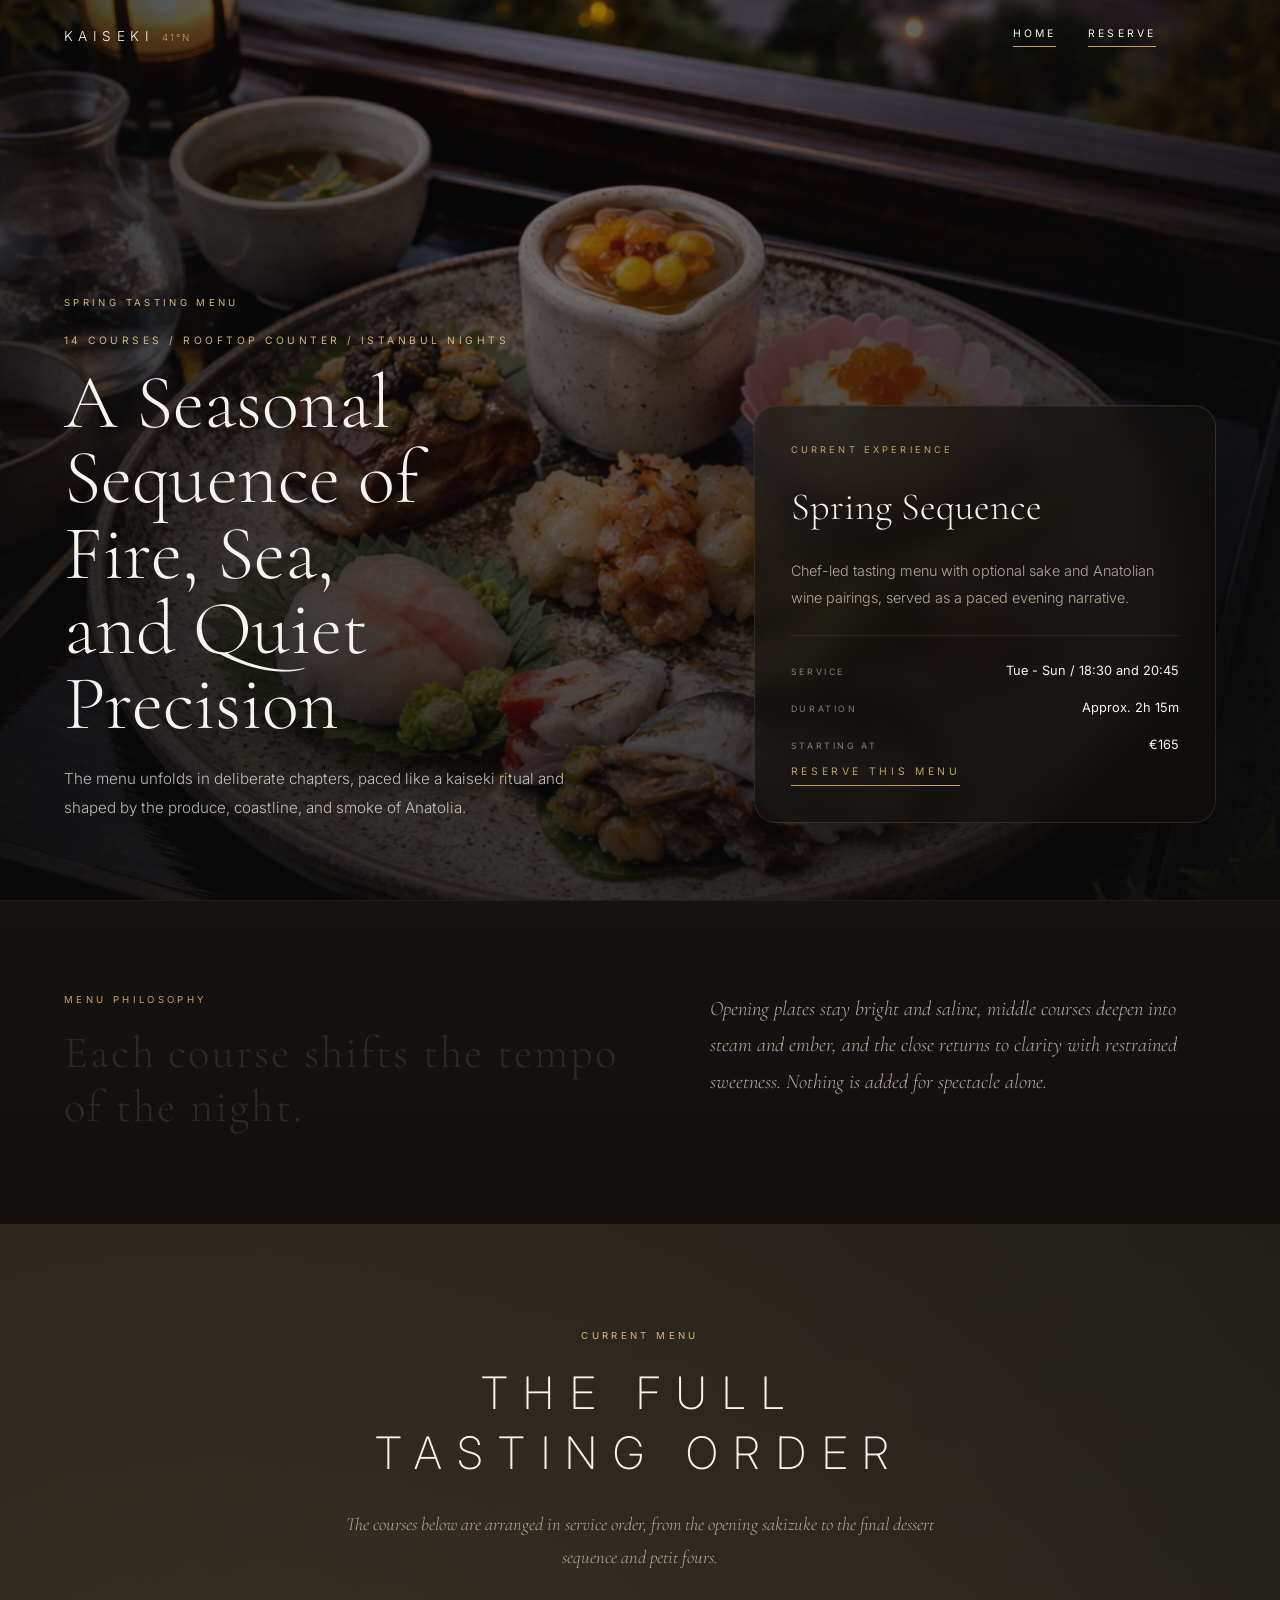
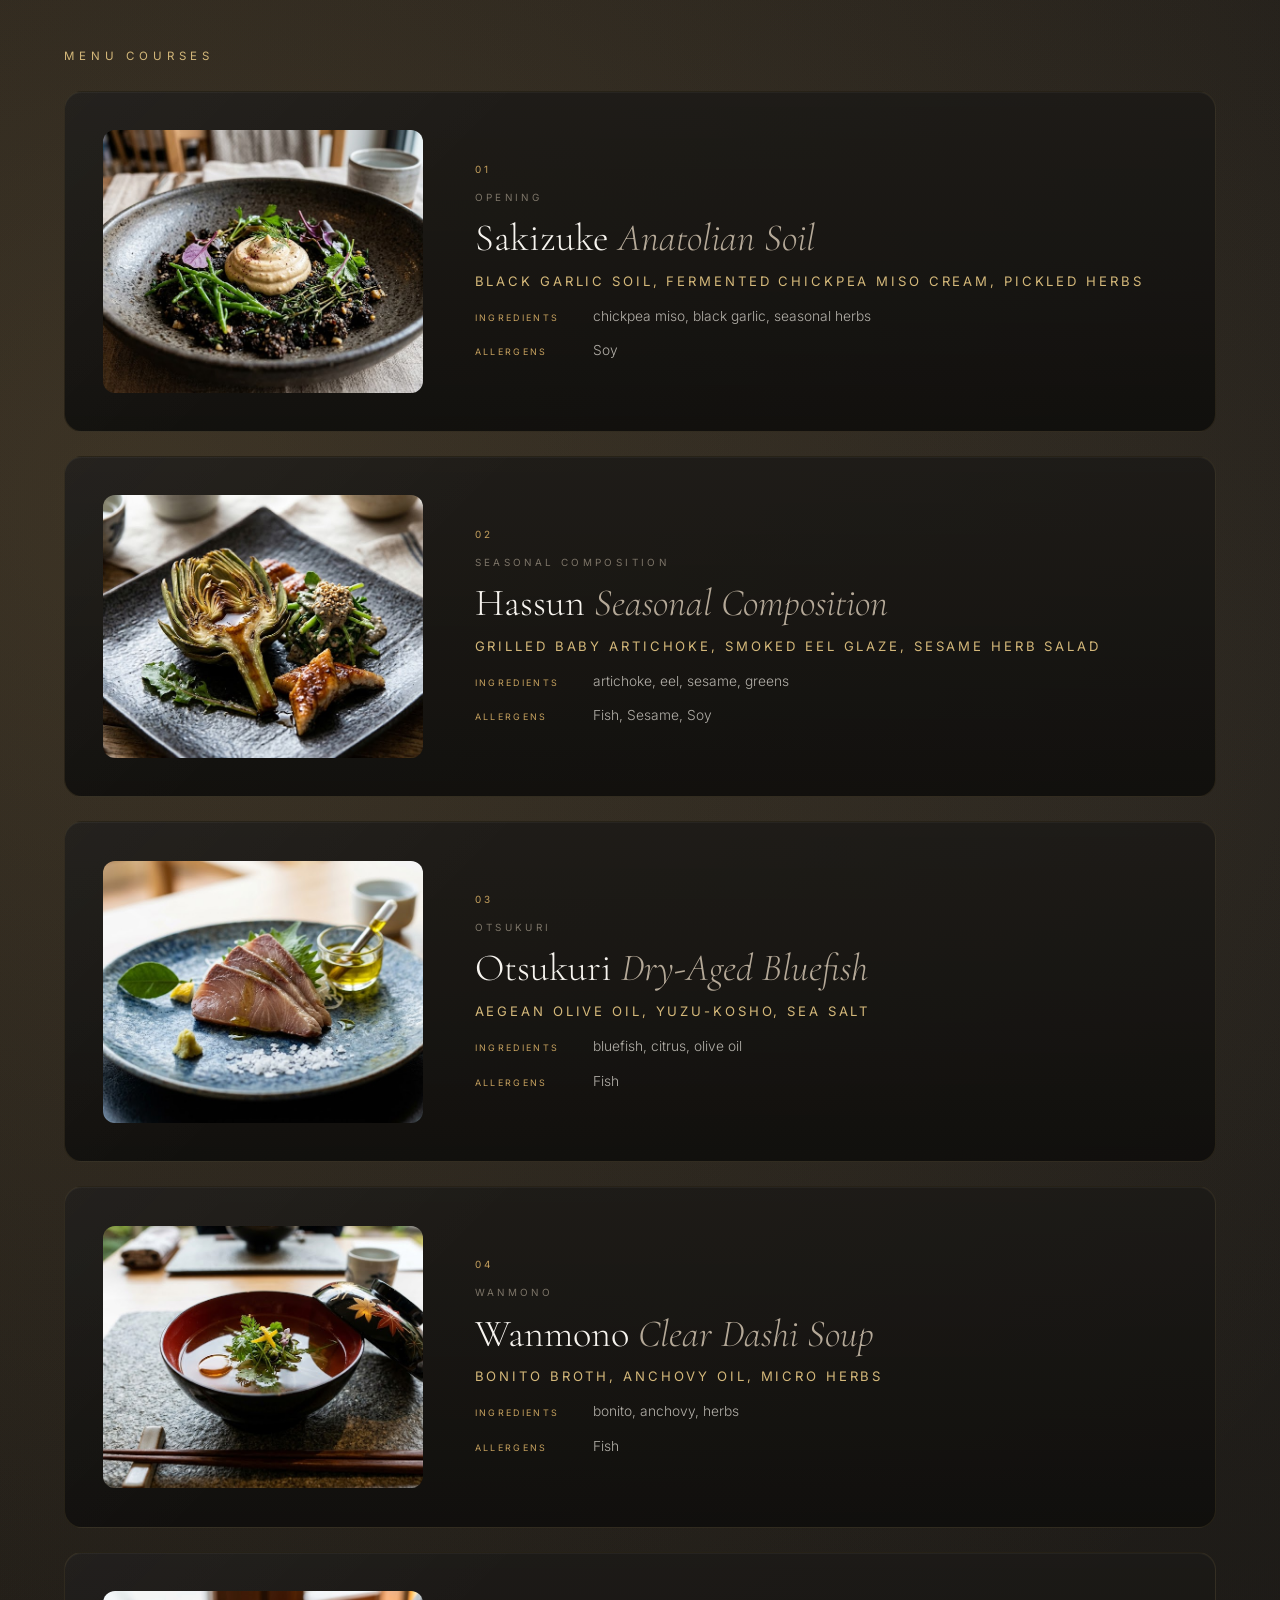
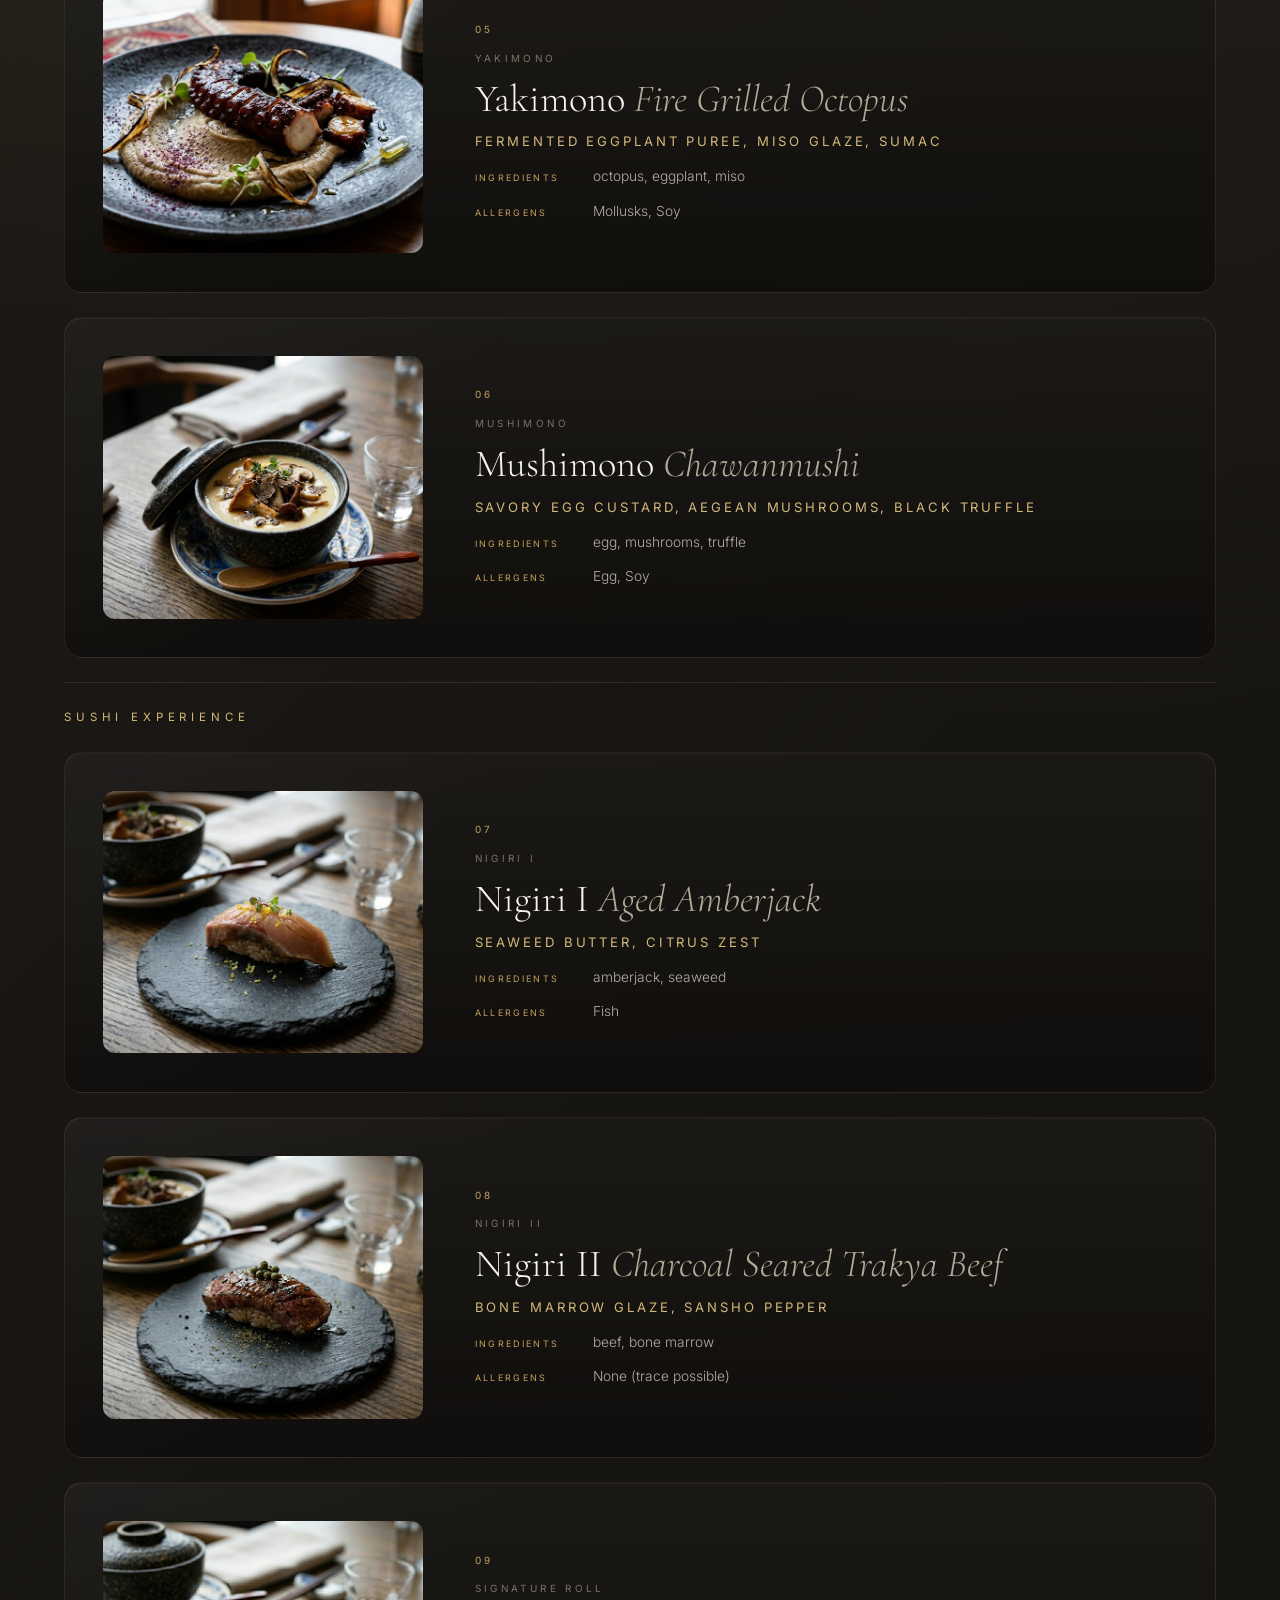
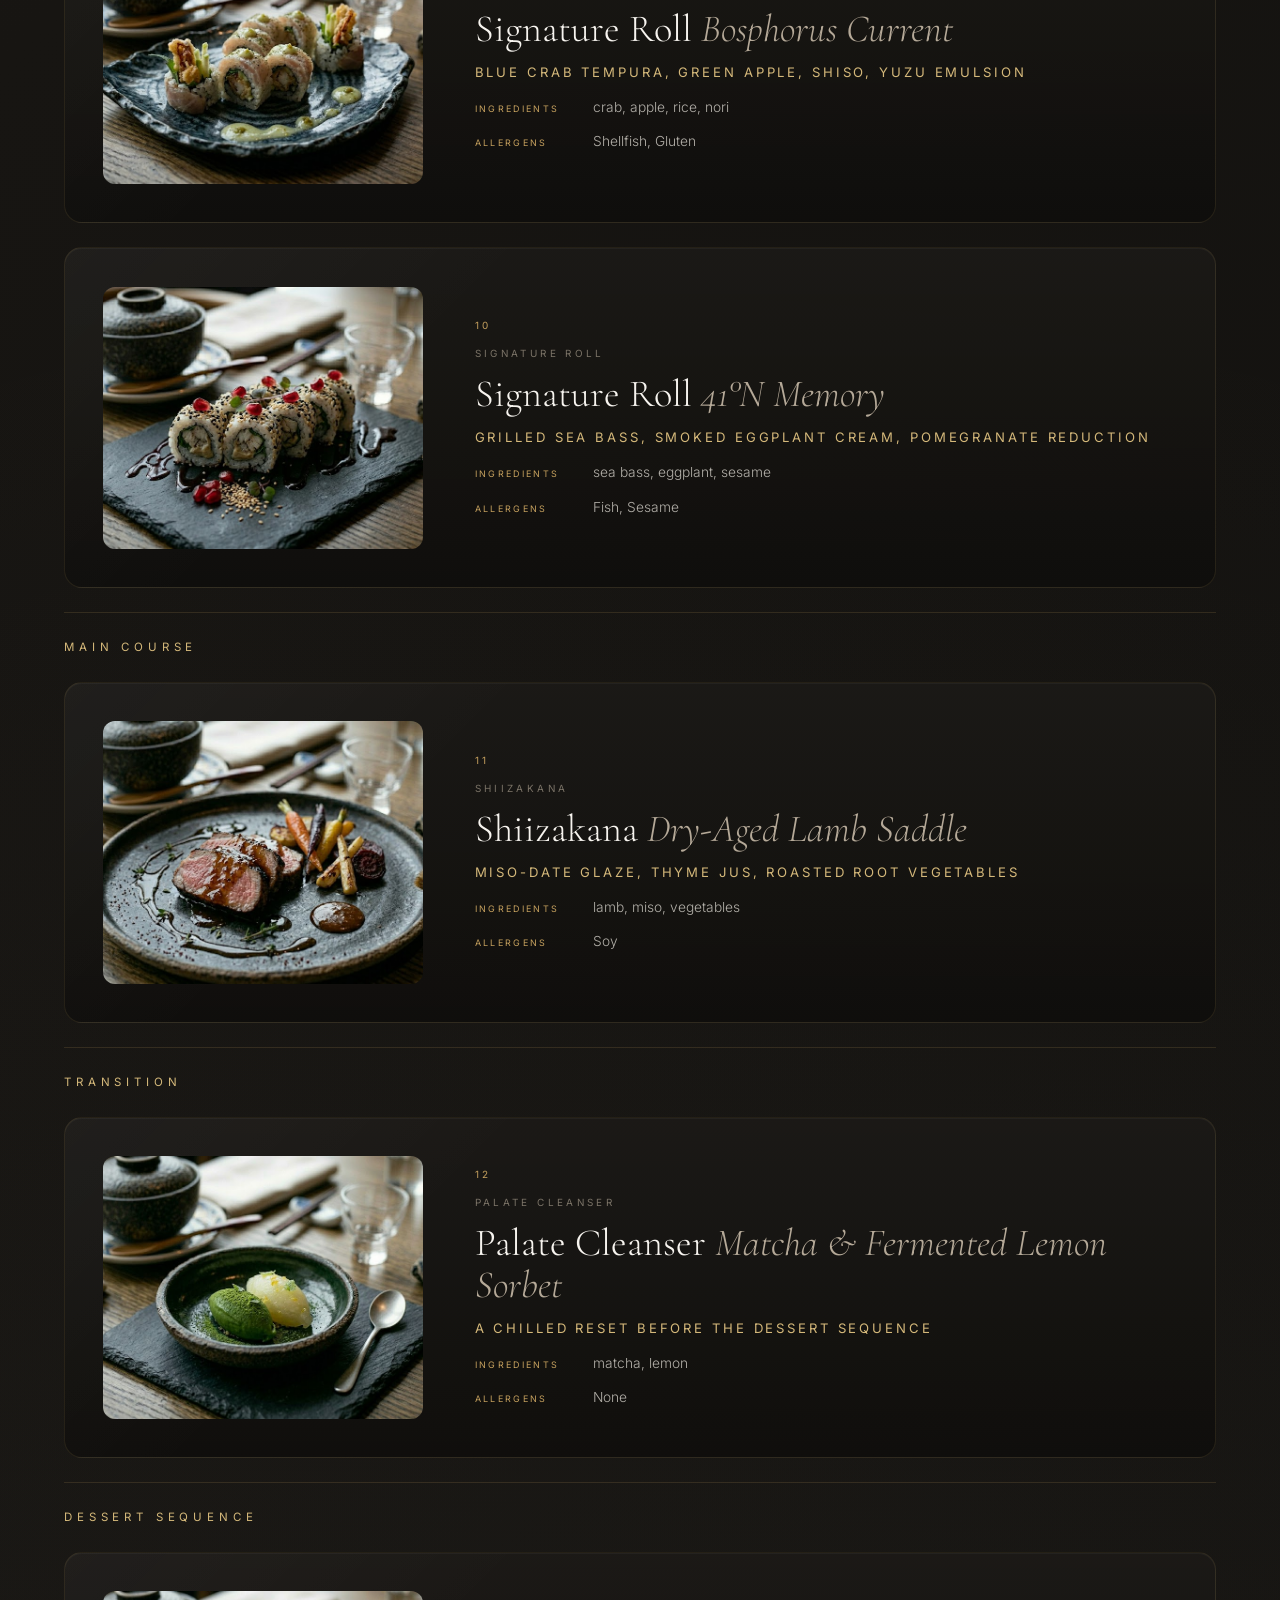
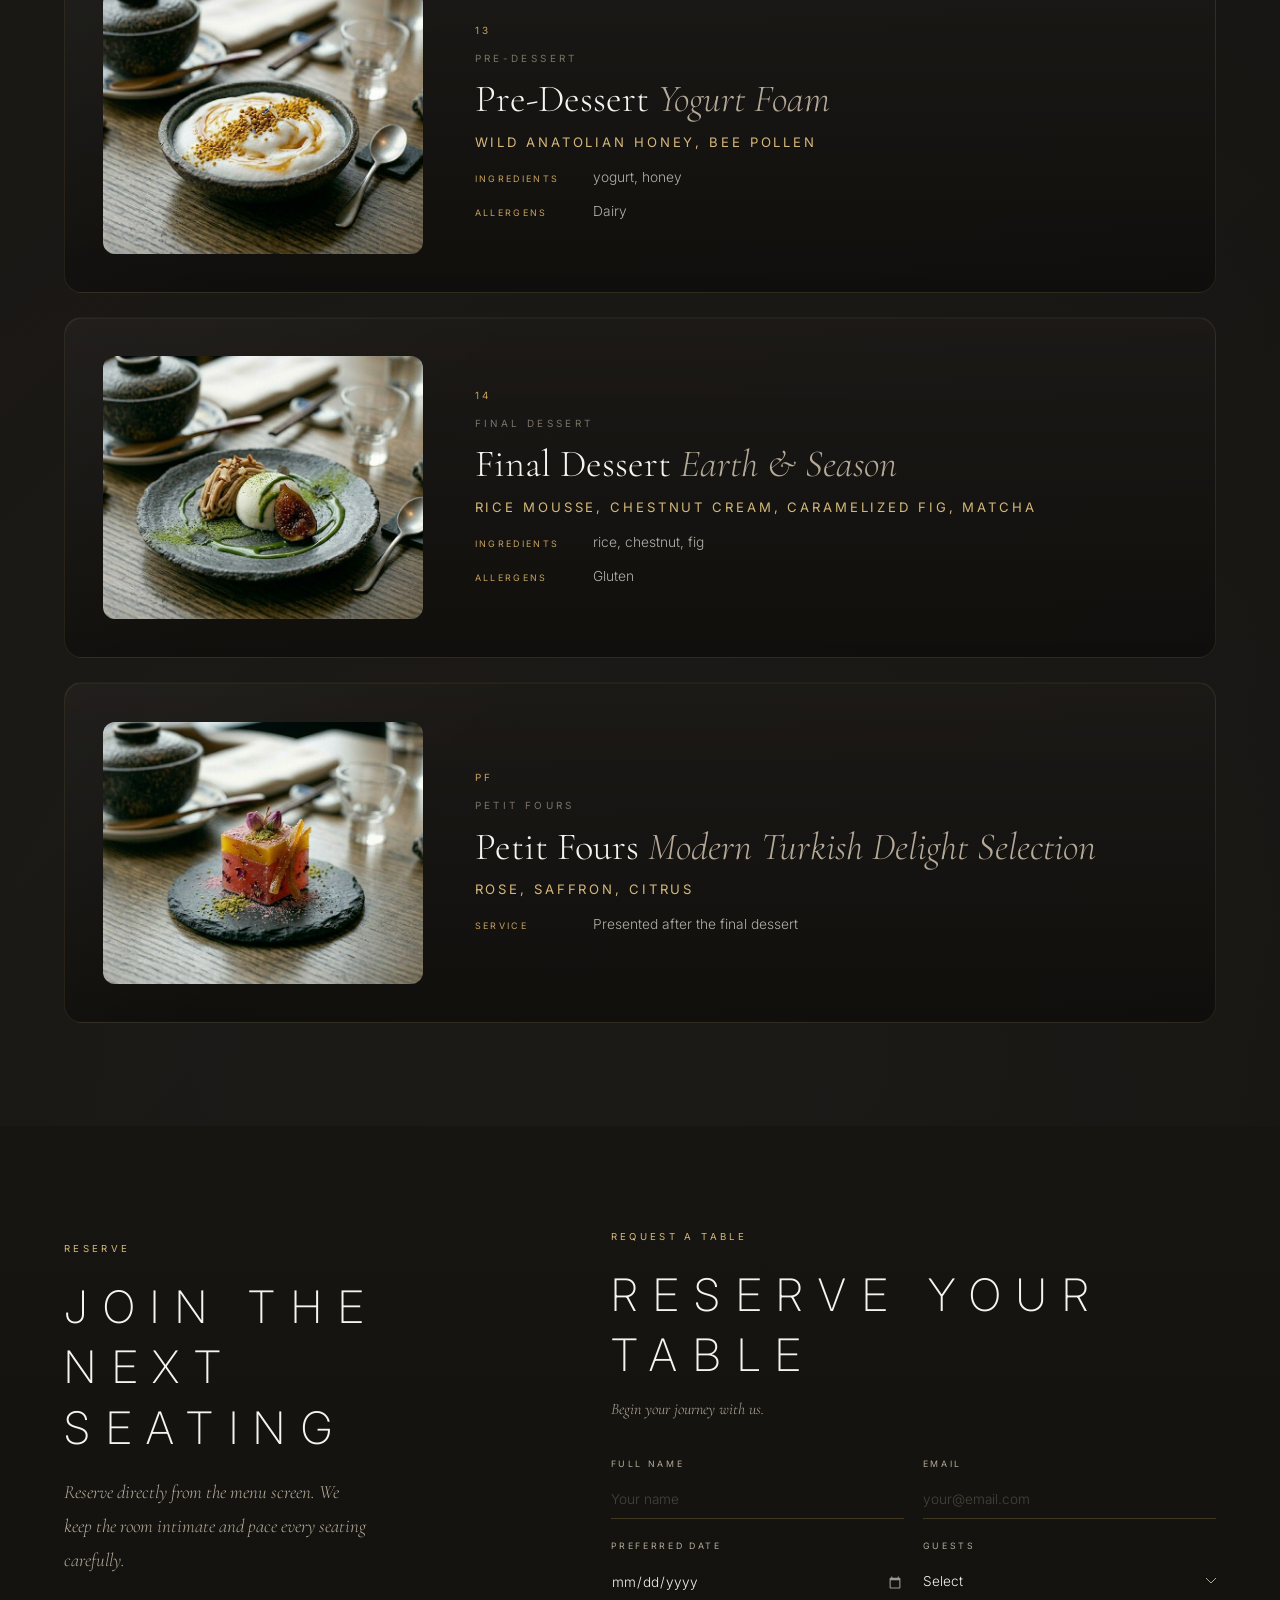
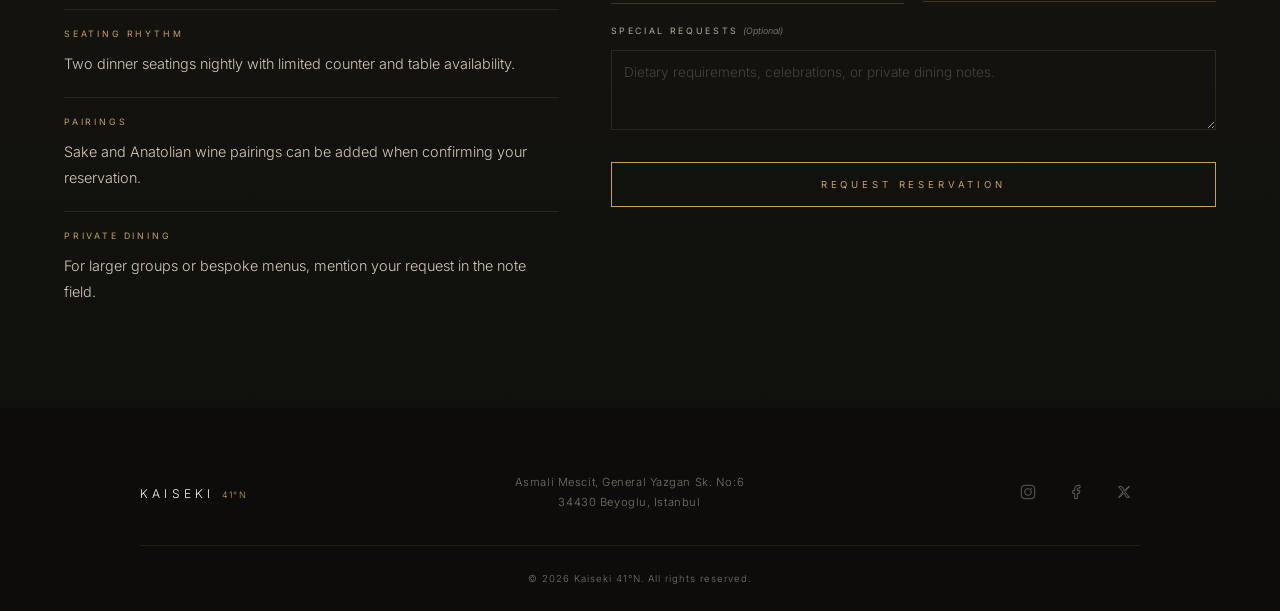
==== commit a3f59c0c: "Adjust menu page pricing label" ====
--- a/menu.html
+++ b/menu.html
@@ -84,7 +84,7 @@
                 <ul class="menu-hero-meta">
                     <li><span>Service</span><strong>Tue - Sun / 18:30 and 20:45</strong></li>
                     <li><span>Duration</span><strong>Approx. 2h 15m</strong></li>
-                    <li><span>Starting At</span><strong>EUR 165</strong></li>
+                    <li><span>Starting At</span><strong>€165</strong></li>
                 </ul>
                 <a href="#reservation" class="text-link">RESERVE THIS MENU</a>
             </aside>
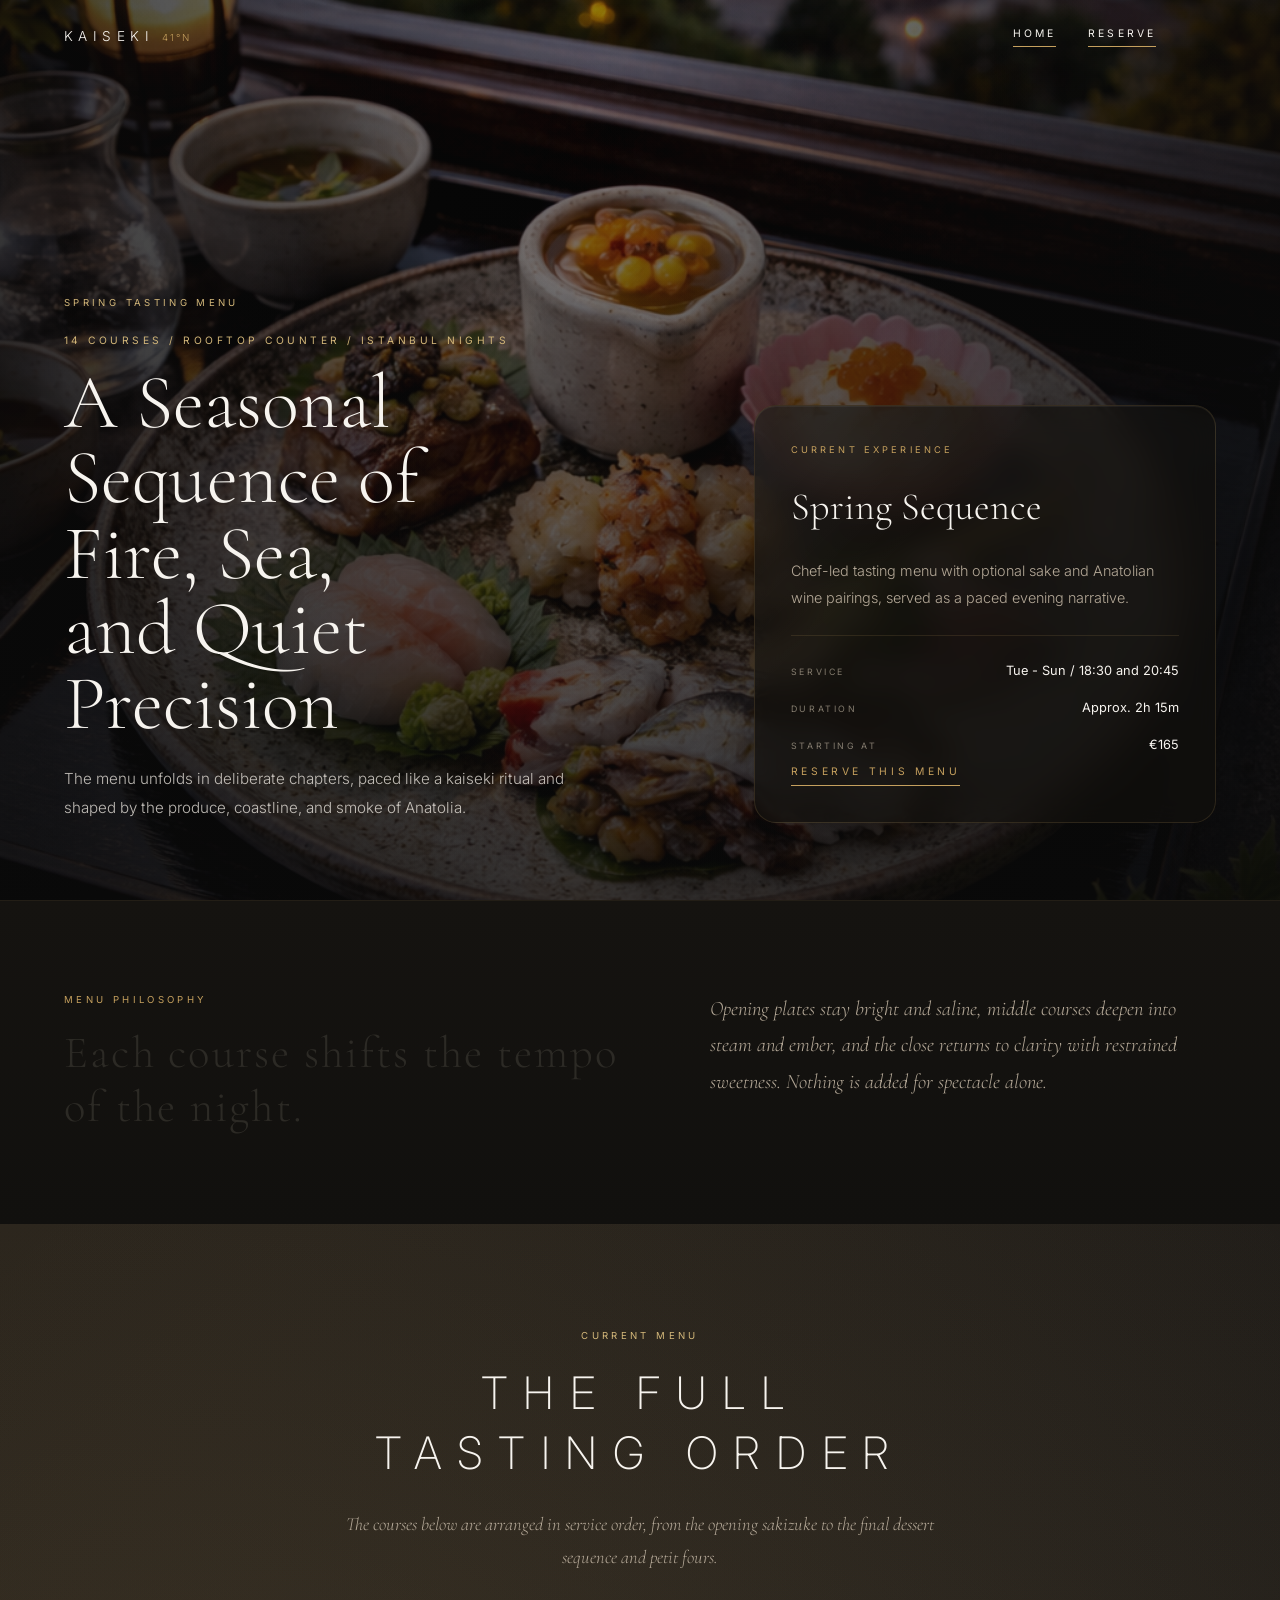
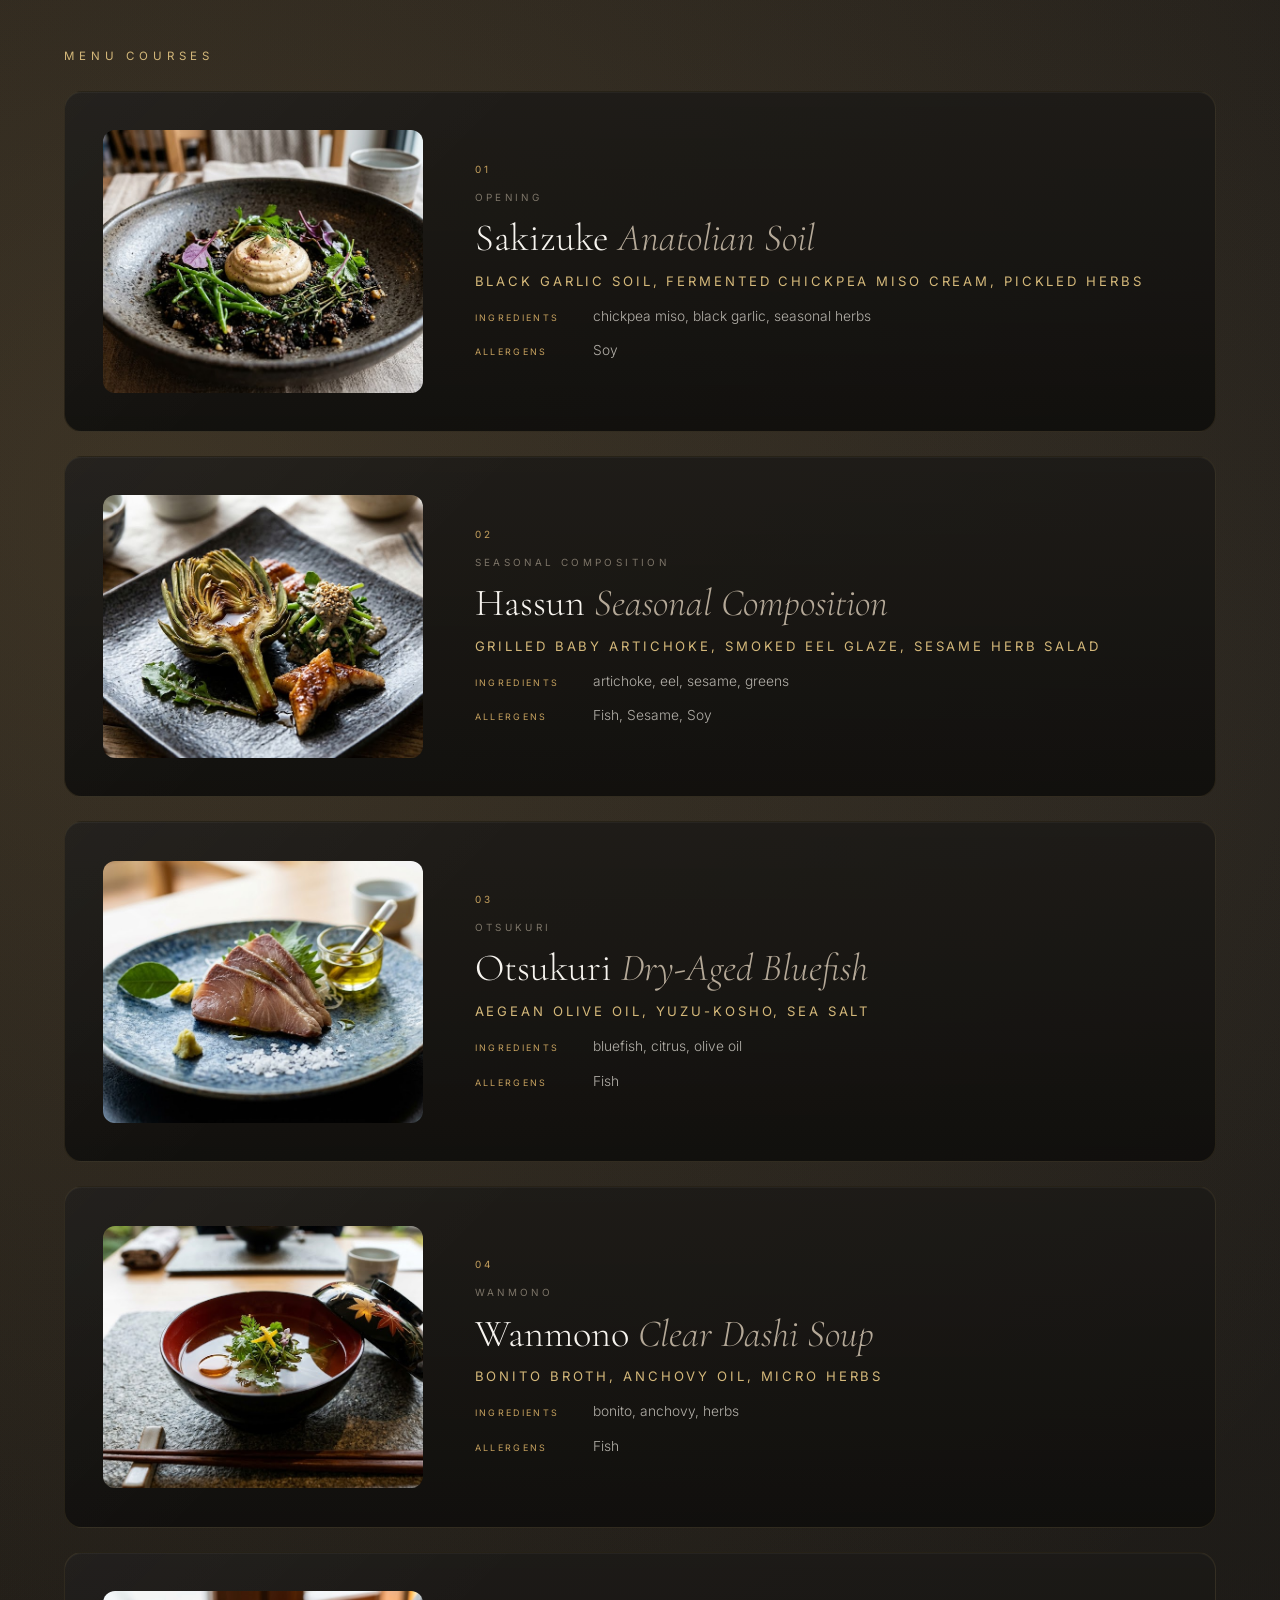
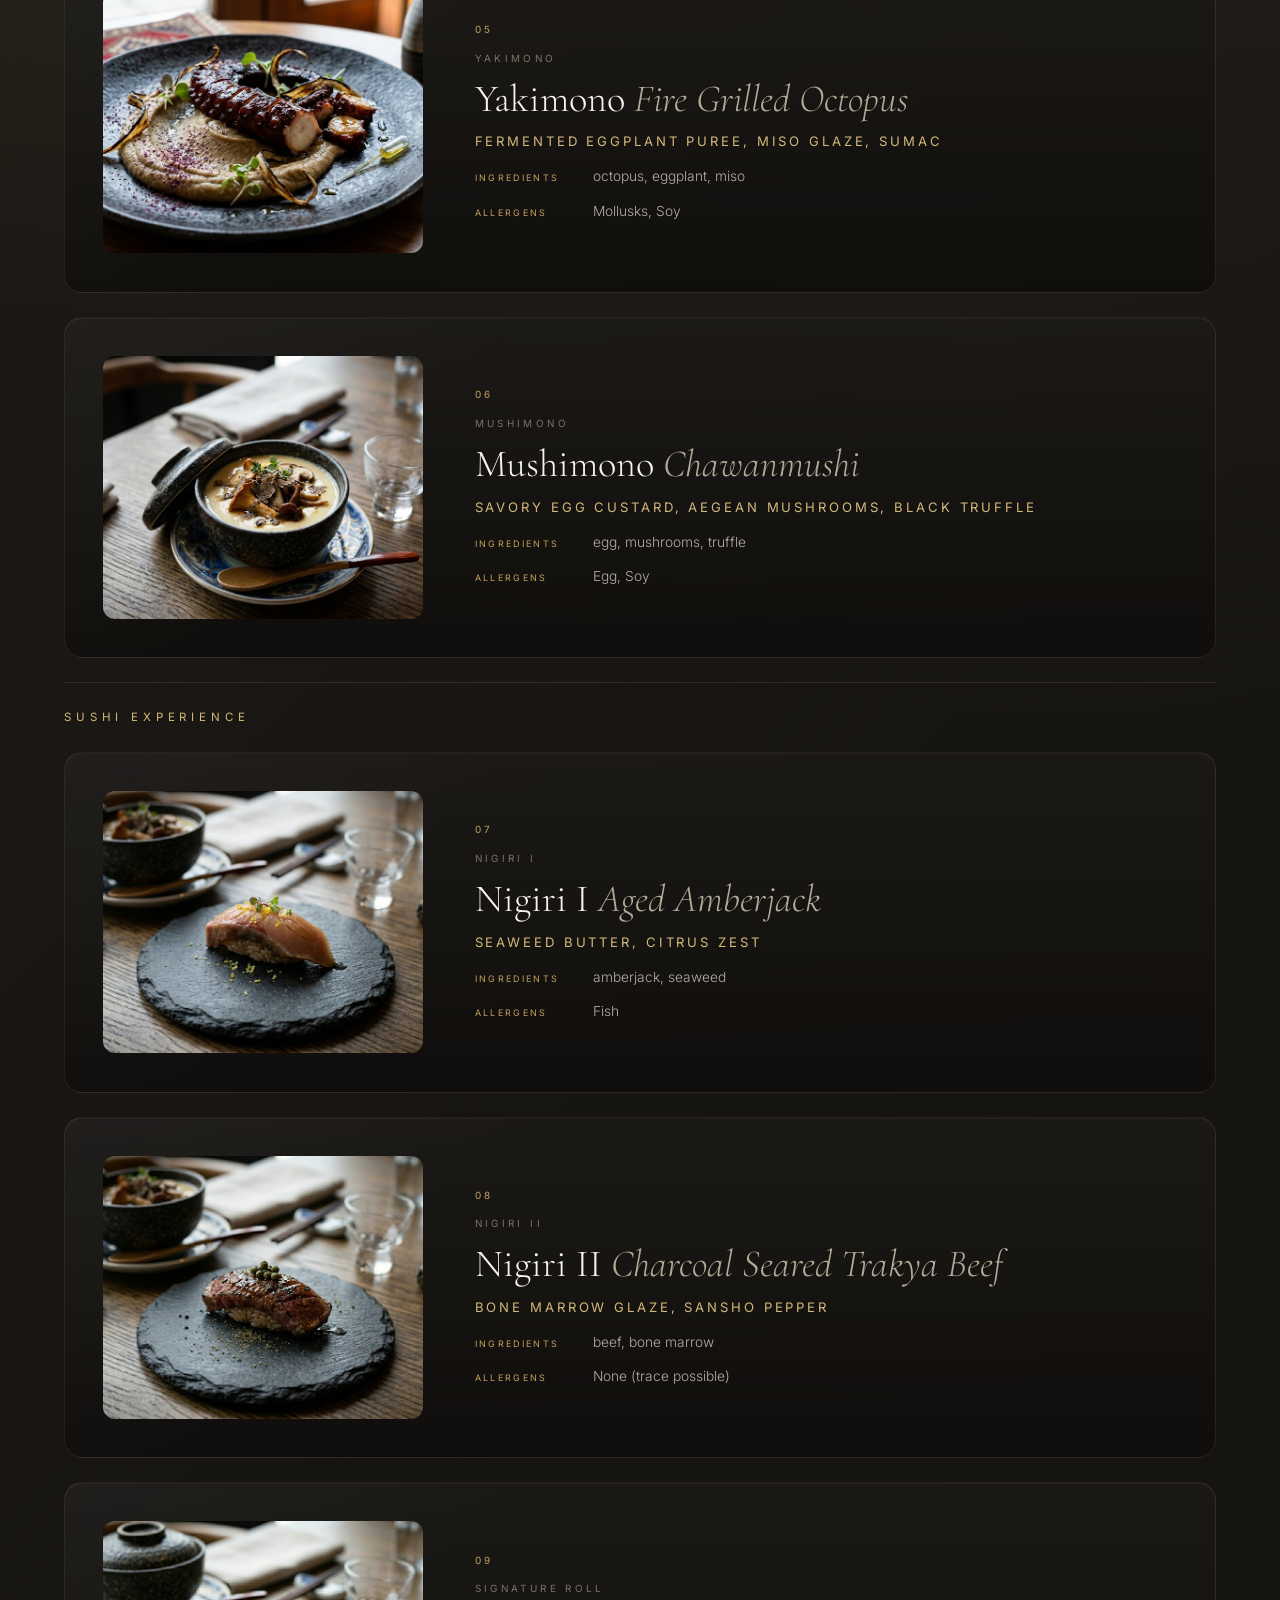
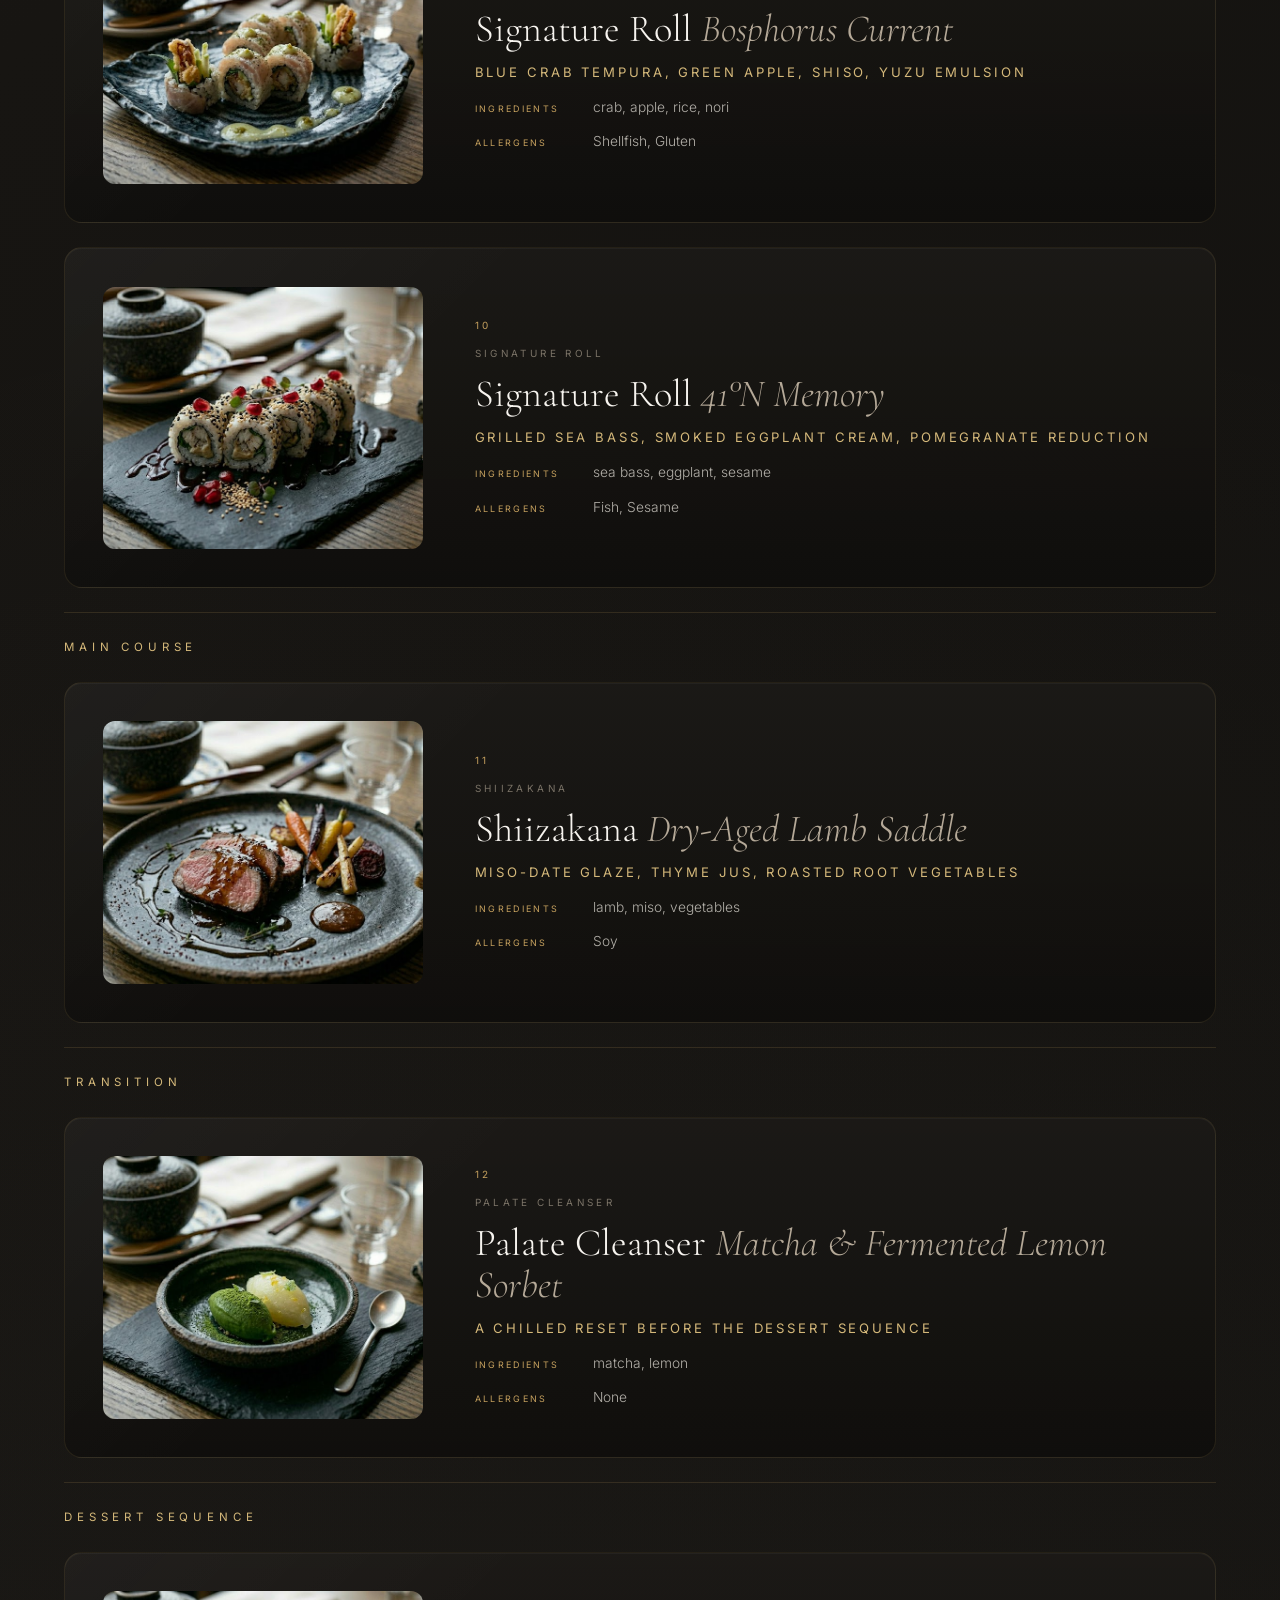
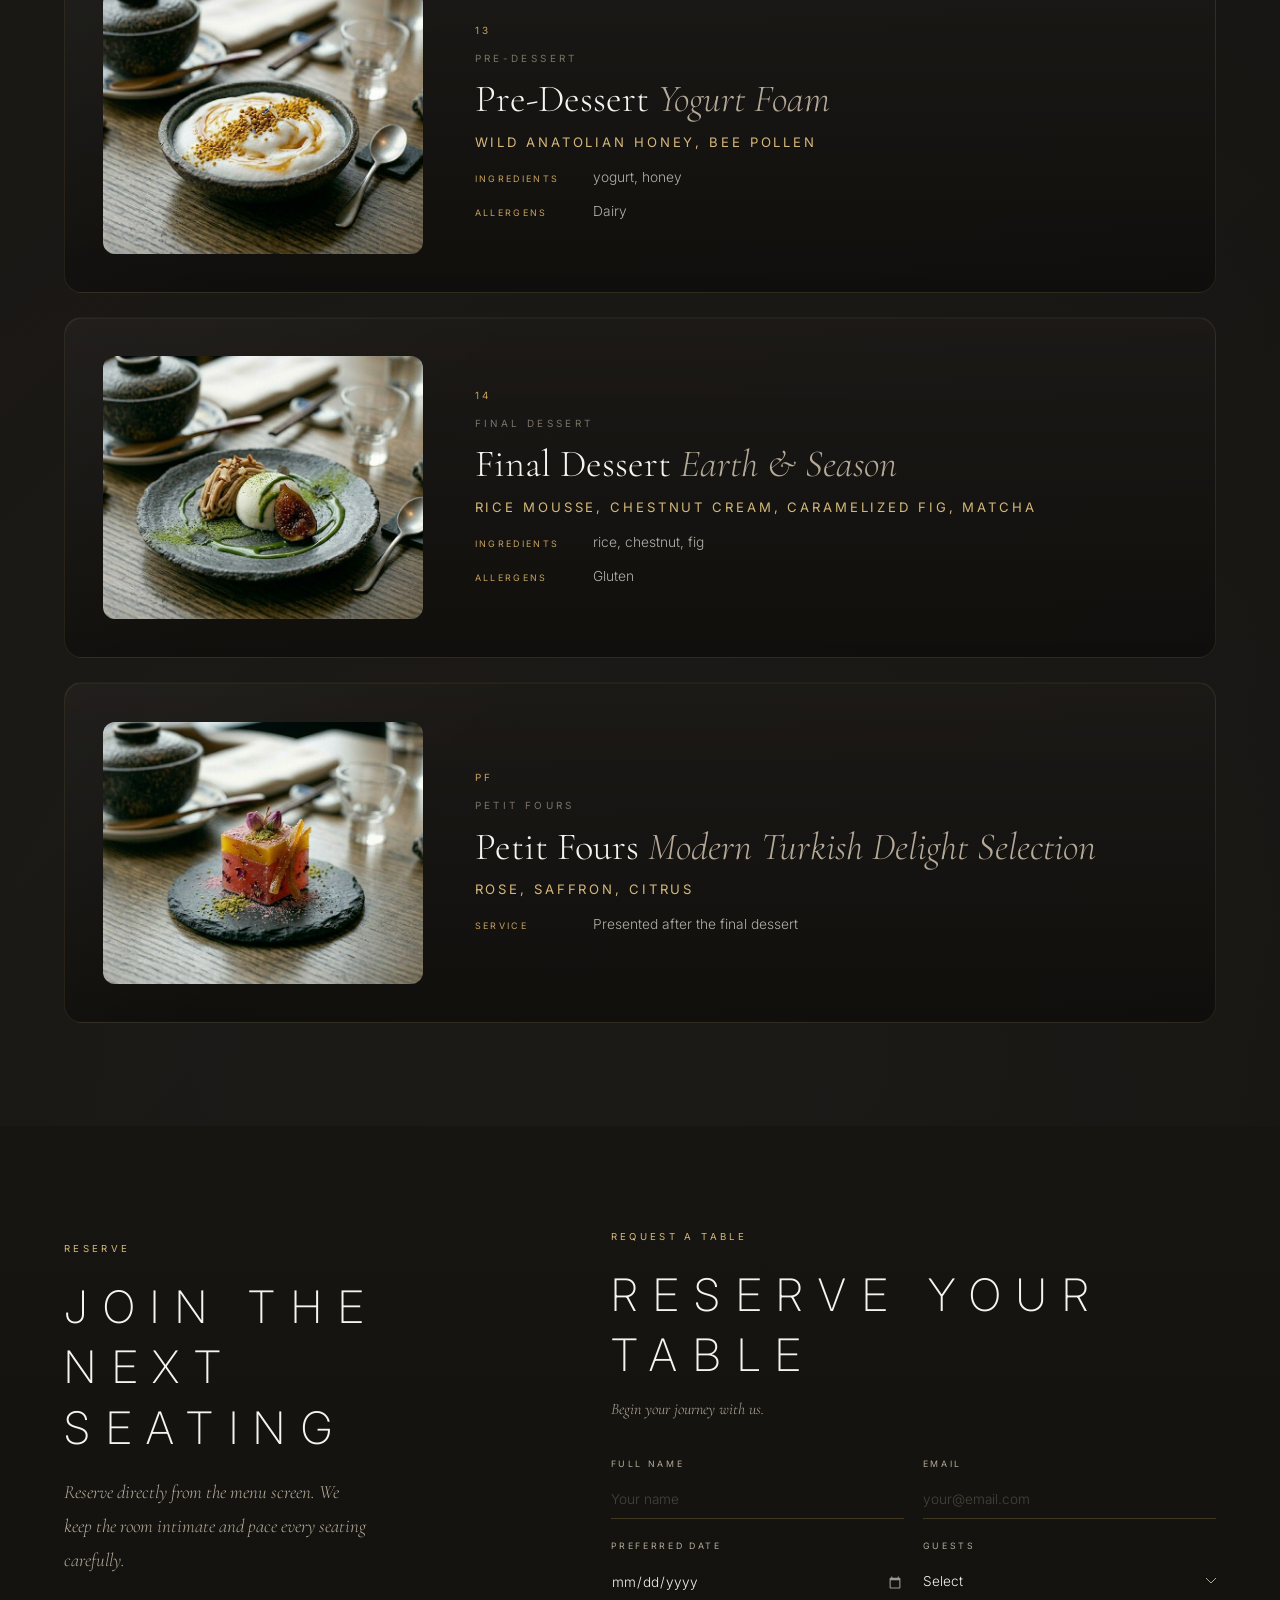
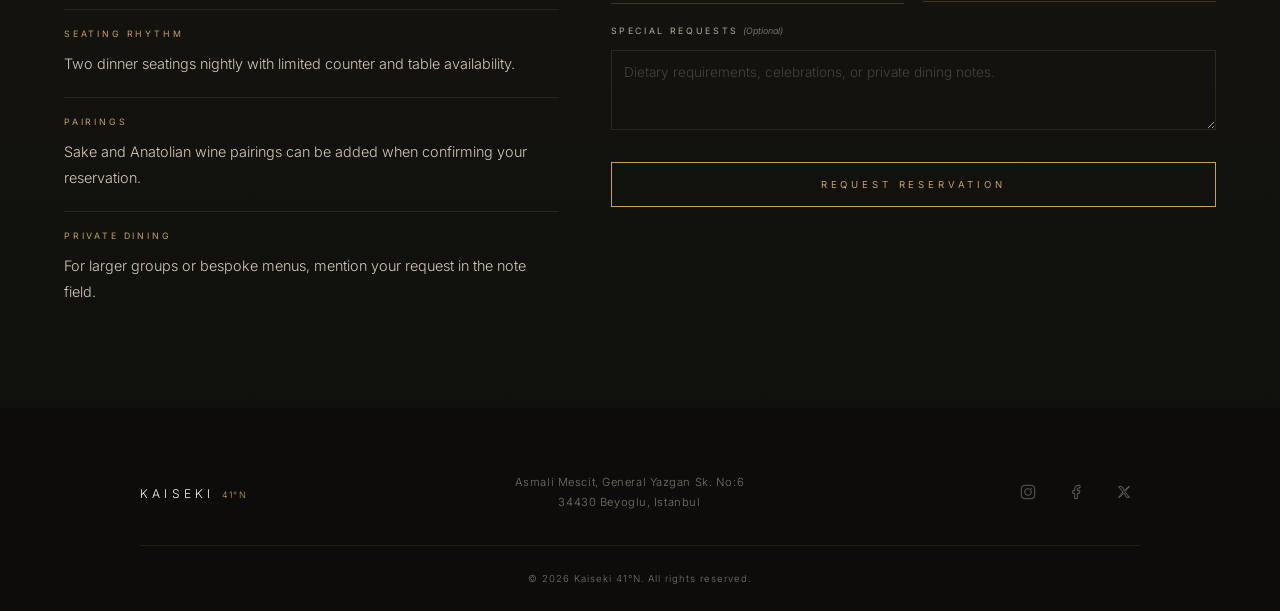
==== commit 9f38380c: "Update menu.html" ====
--- a/menu.html
+++ b/menu.html
@@ -418,19 +418,19 @@
             </div>
             <div class="footer-col footer-col--right">
                 <div class="footer-social">
-                    <a href="#" aria-label="Instagram" id="social-instagram">
+                    <a href="https://www.instagram.com/kaiseki41n/" aria-label="Instagram" id="social-instagram">
                         <svg viewBox="0 0 24 24" fill="none" stroke="currentColor" stroke-width="1.2">
                             <rect x="2" y="2" width="20" height="20" rx="5" />
                             <circle cx="12" cy="12" r="5" />
                             <circle cx="17.5" cy="6.5" r=".8" fill="currentColor" stroke="none" />
                         </svg>
                     </a>
-                    <a href="#" aria-label="Facebook" id="social-facebook">
+                    <a href="https://www.tiktok.com/@kaiseki41n" aria-label="TikTok" id="social-tiktok">
                         <svg viewBox="0 0 24 24" fill="none" stroke="currentColor" stroke-width="1.2">
                             <path d="M18 2h-3a5 5 0 0 0-5 5v3H7v4h3v8h4v-8h3l1-4h-4V7a1 1 0 0 1 1-1h3z" />
                         </svg>
                     </a>
-                    <a href="#" aria-label="X" id="social-twitter">
+                    <a href="https://x.com/kaiseki41n" aria-label="X" id="social-twitter">
                         <svg viewBox="0 0 24 24" fill="none" stroke="currentColor" stroke-width="1.2">
                             <path d="M4 4l6.5 8L4 20h2l5.5-6.8L16 20h4l-6.8-8.5L20 4h-2l-5.2 6.3L9 4H4z" />
                         </svg>
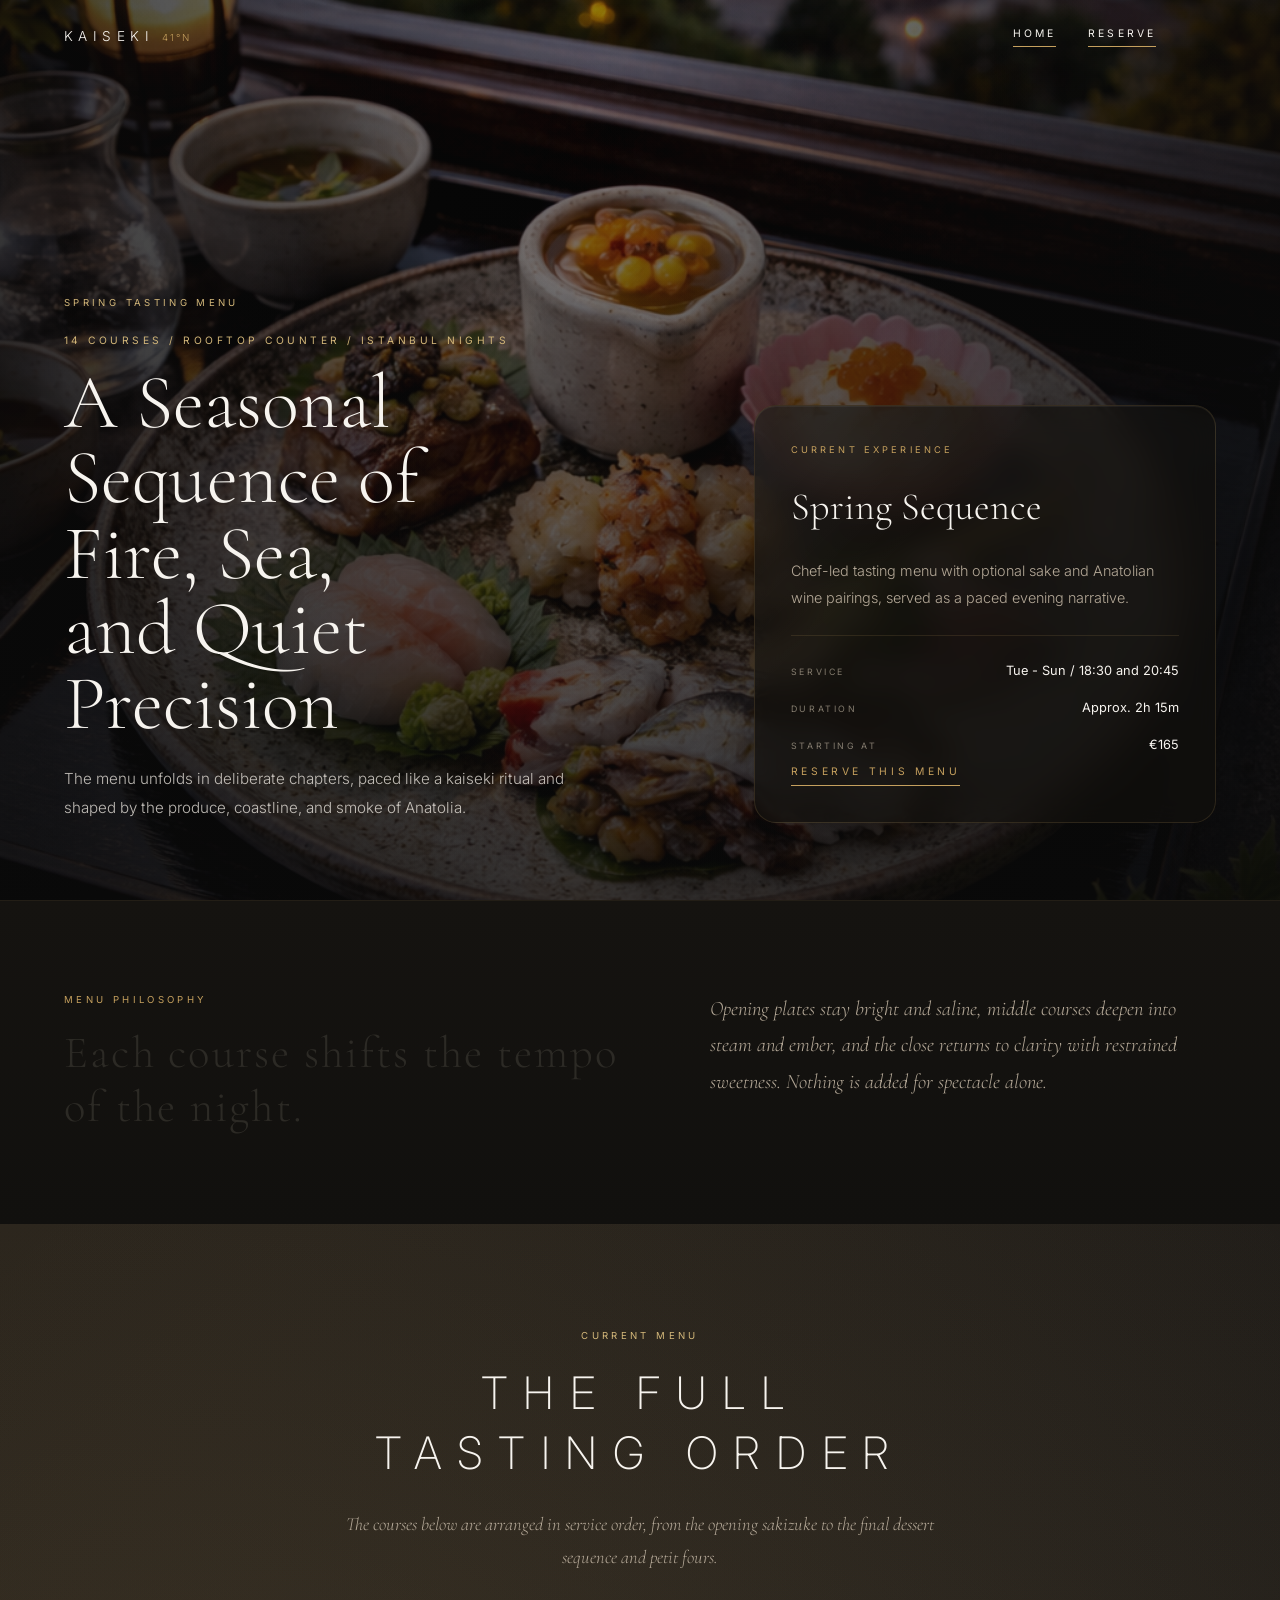
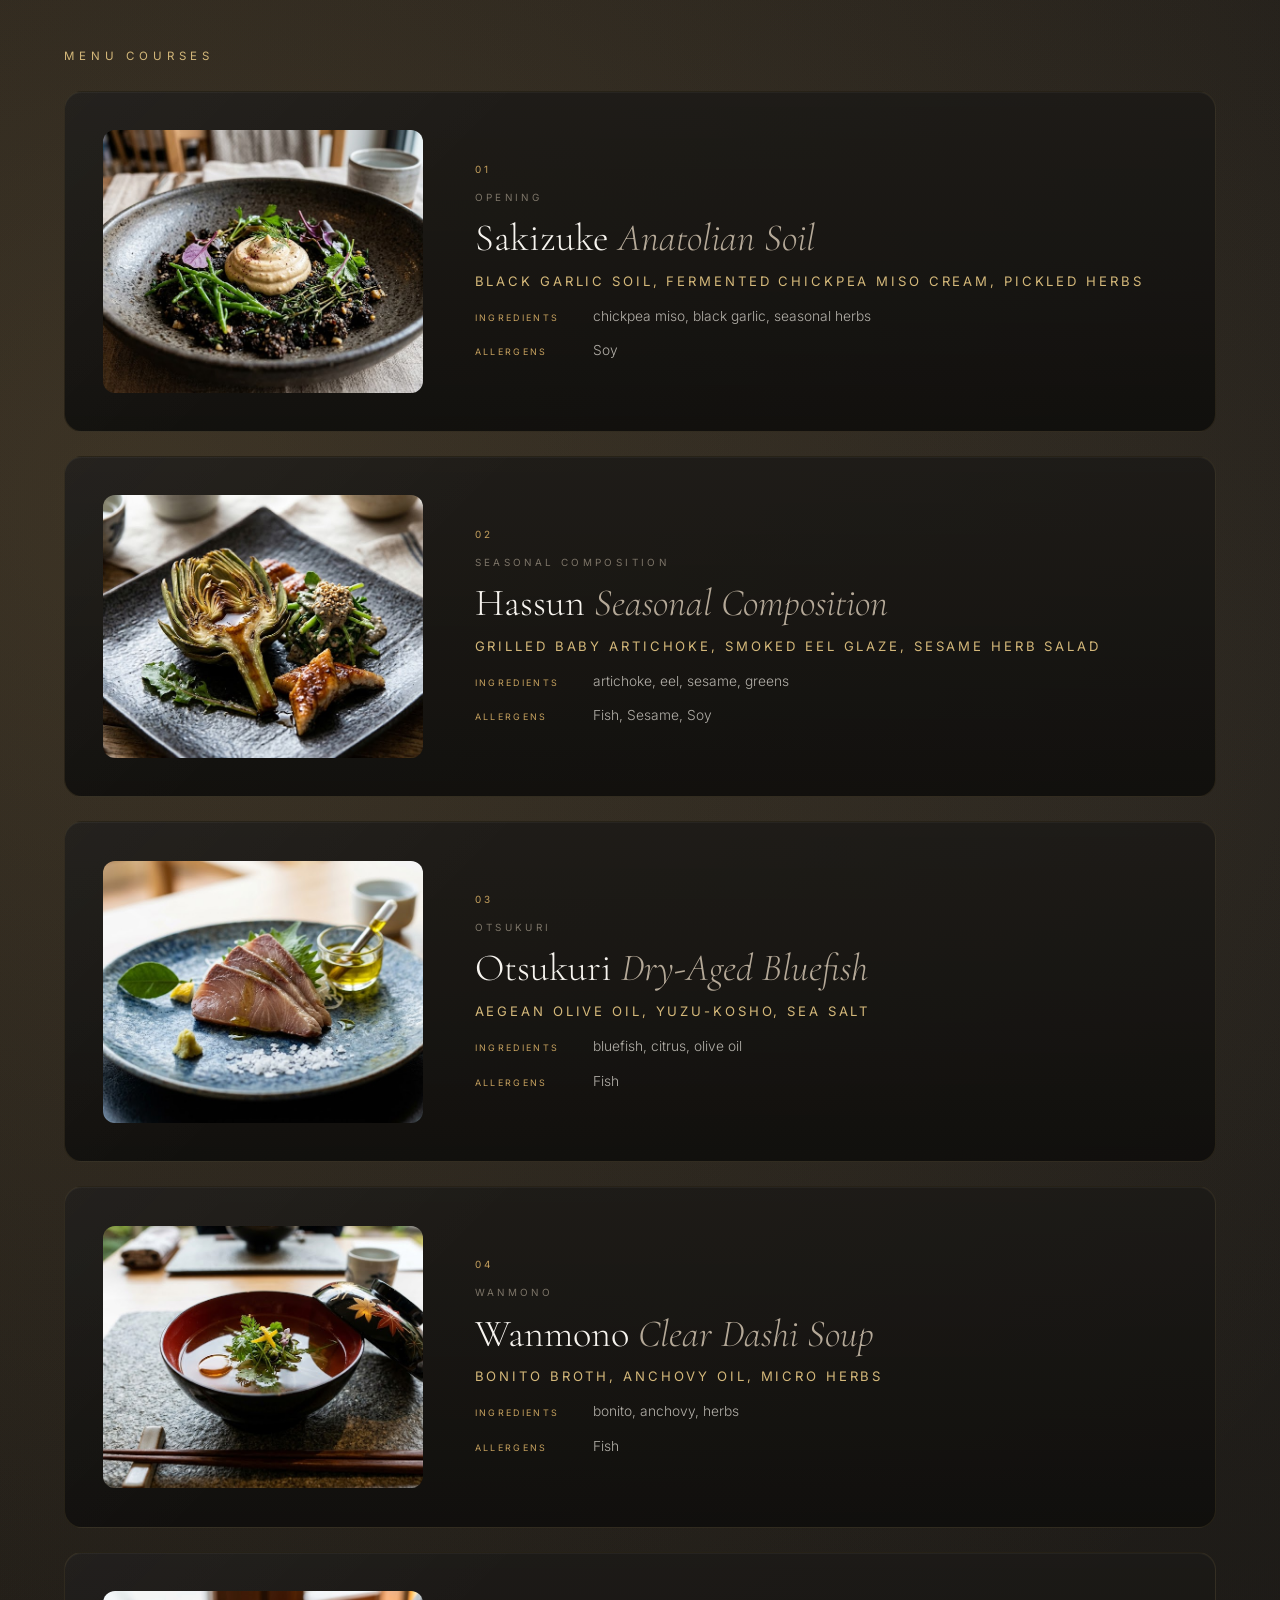
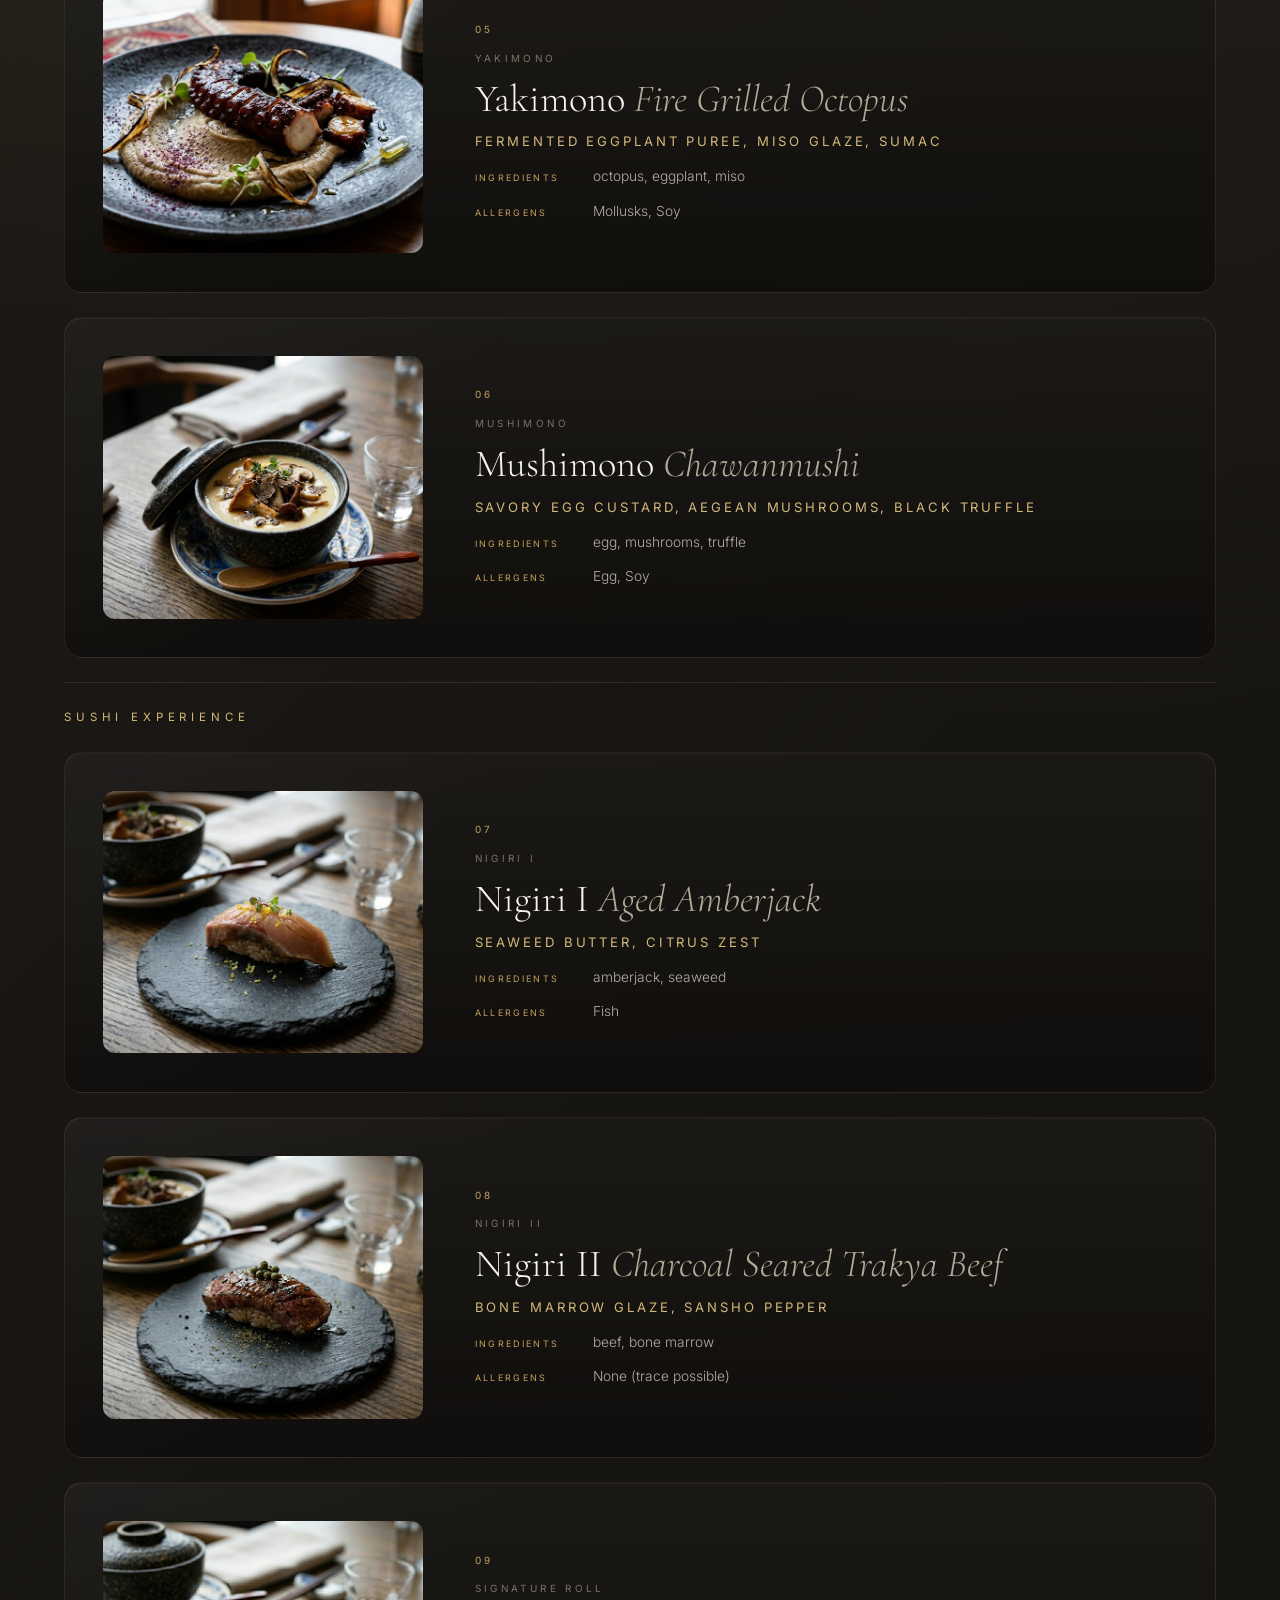
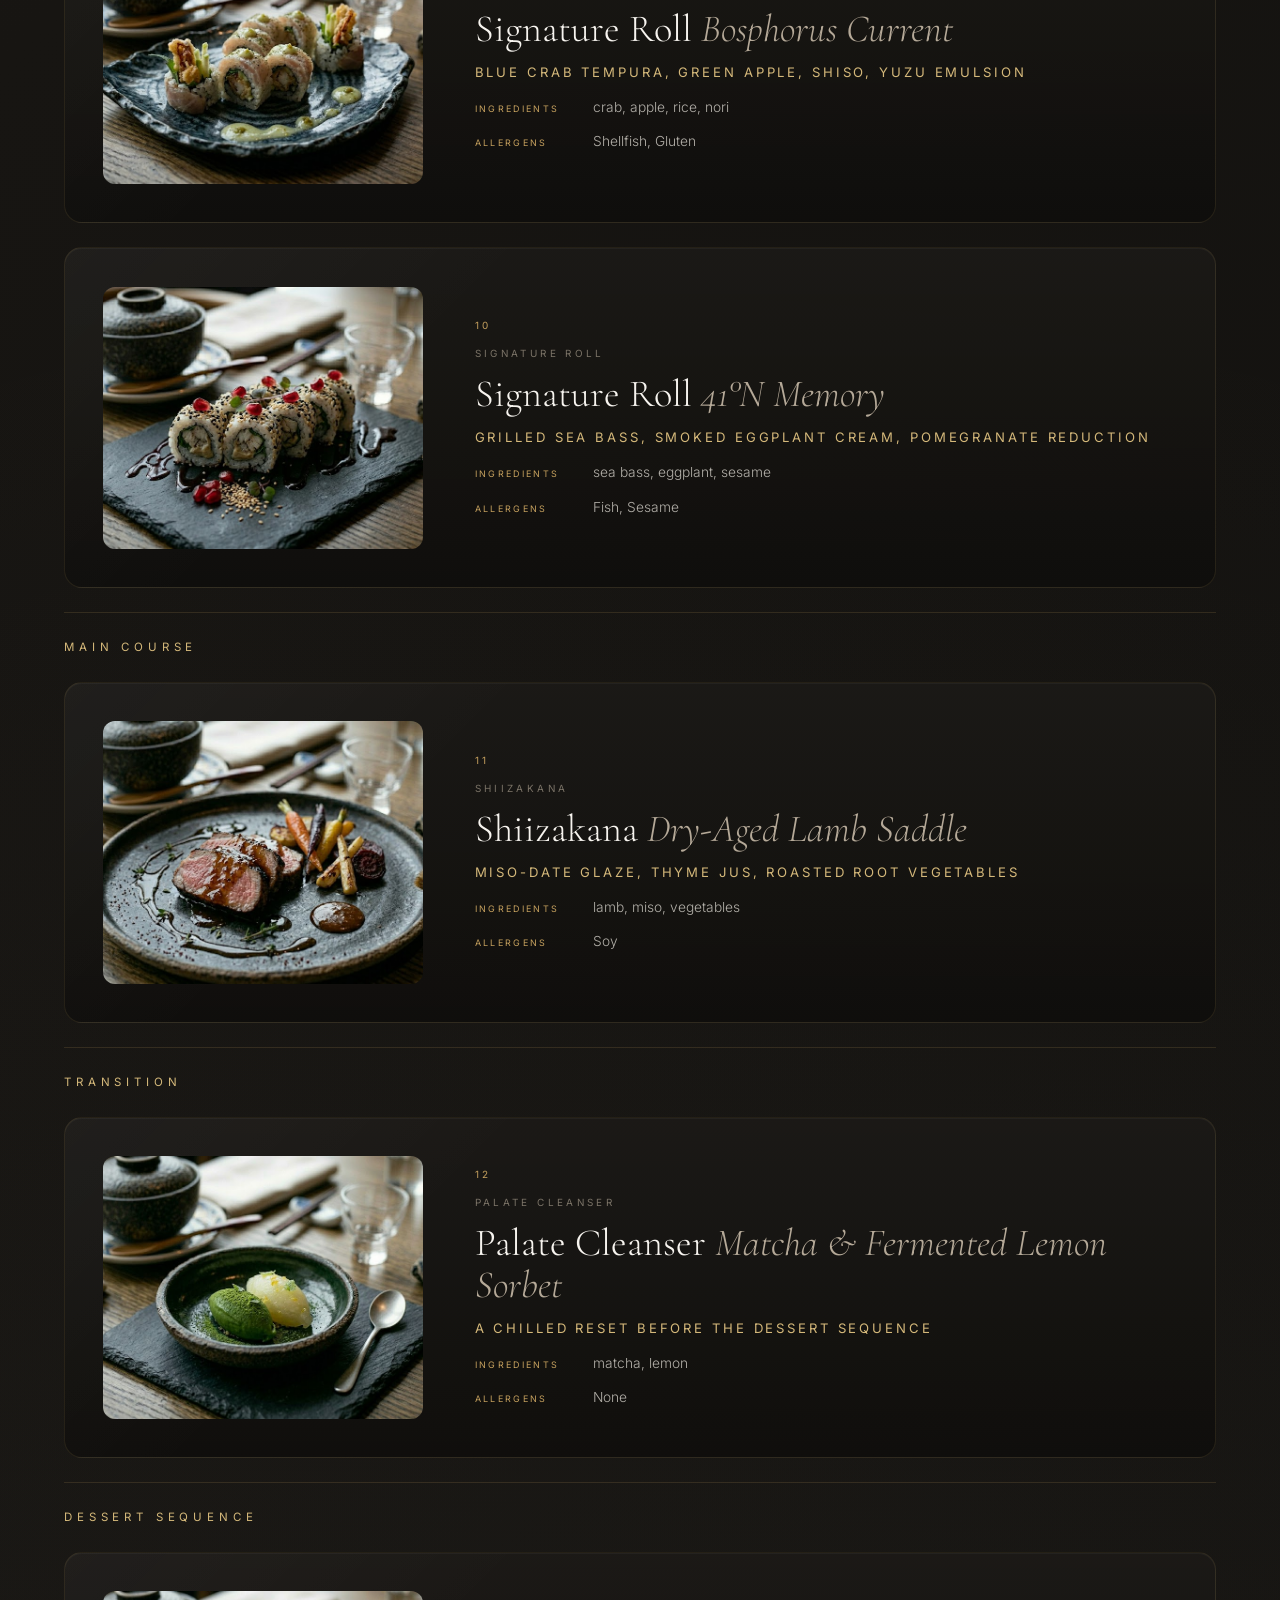
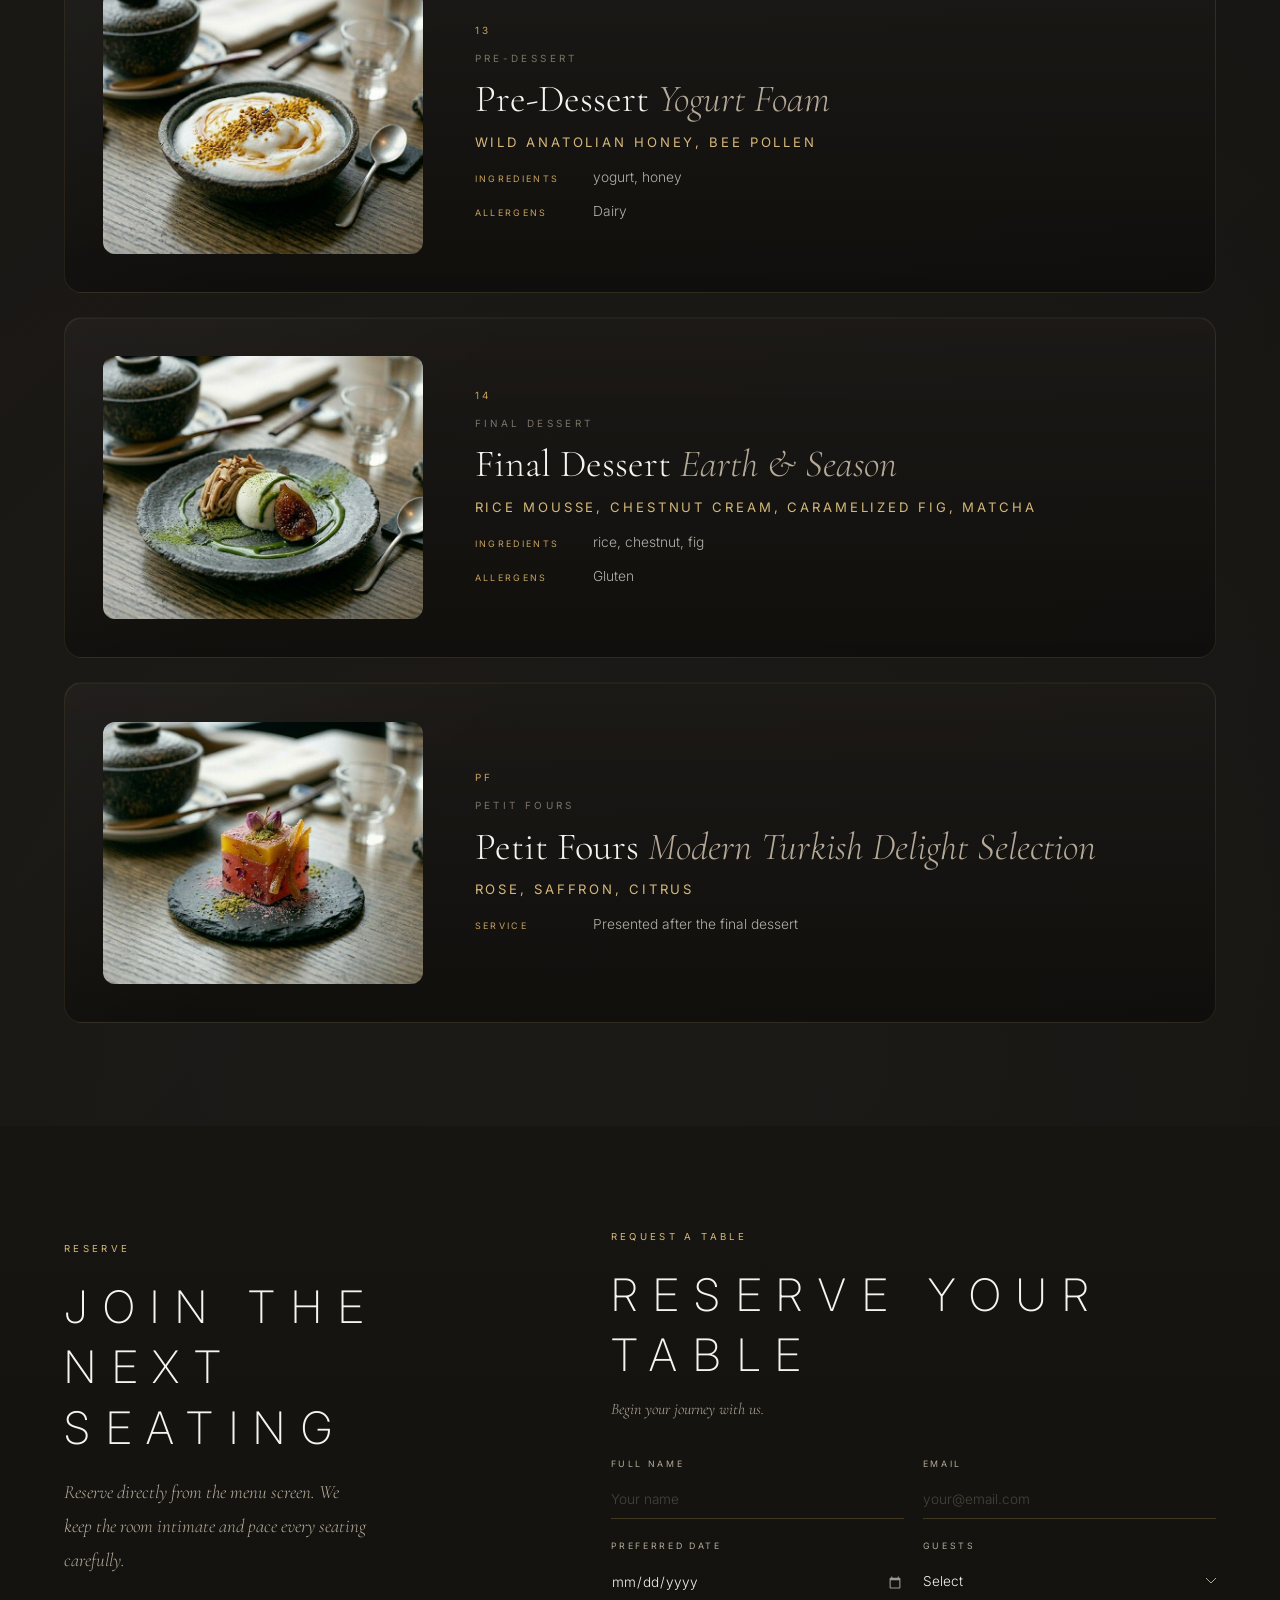
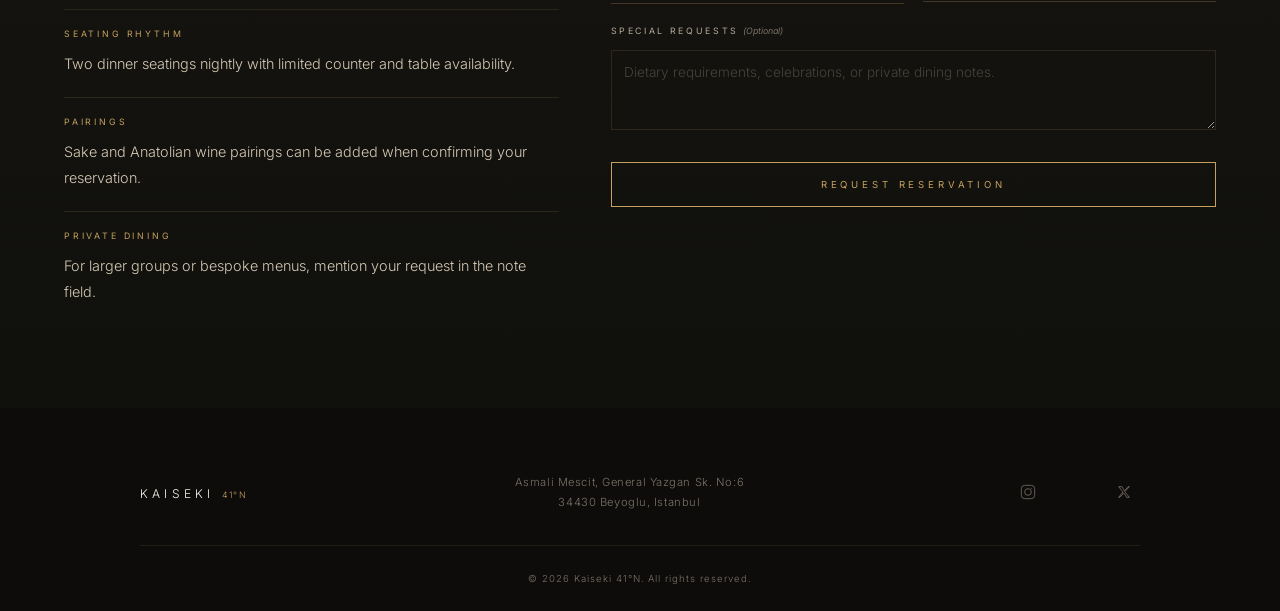
==== commit f6e43ca6: "Update menu.html" ====
--- a/menu.html
+++ b/menu.html
@@ -427,7 +427,7 @@
                     </a>
                     <a href="https://www.tiktok.com/@kaiseki41n" aria-label="TikTok" id="social-tiktok">
                         <svg viewBox="0 0 24 24" fill="none" stroke="currentColor" stroke-width="1.2">
-                            <path d="M18 2h-3a5 5 0 0 0-5 5v3H7v4h3v8h4v-8h3l1-4h-4V7a1 1 0 0 1 1-1h3z" />
+                            <path d=""M16.5 3c.3 1.7 1.6 3 3.3 3.3v3.2c-1.2 0-2.4-.3-3.3-.9v6.3a5.1 5.1 0 1 1-4.4-5v3.3a1.8 1.8 0 1 0 1.1 1.7V3h3.3z"/>
                         </svg>
                     </a>
                     <a href="https://x.com/kaiseki41n" aria-label="X" id="social-twitter">
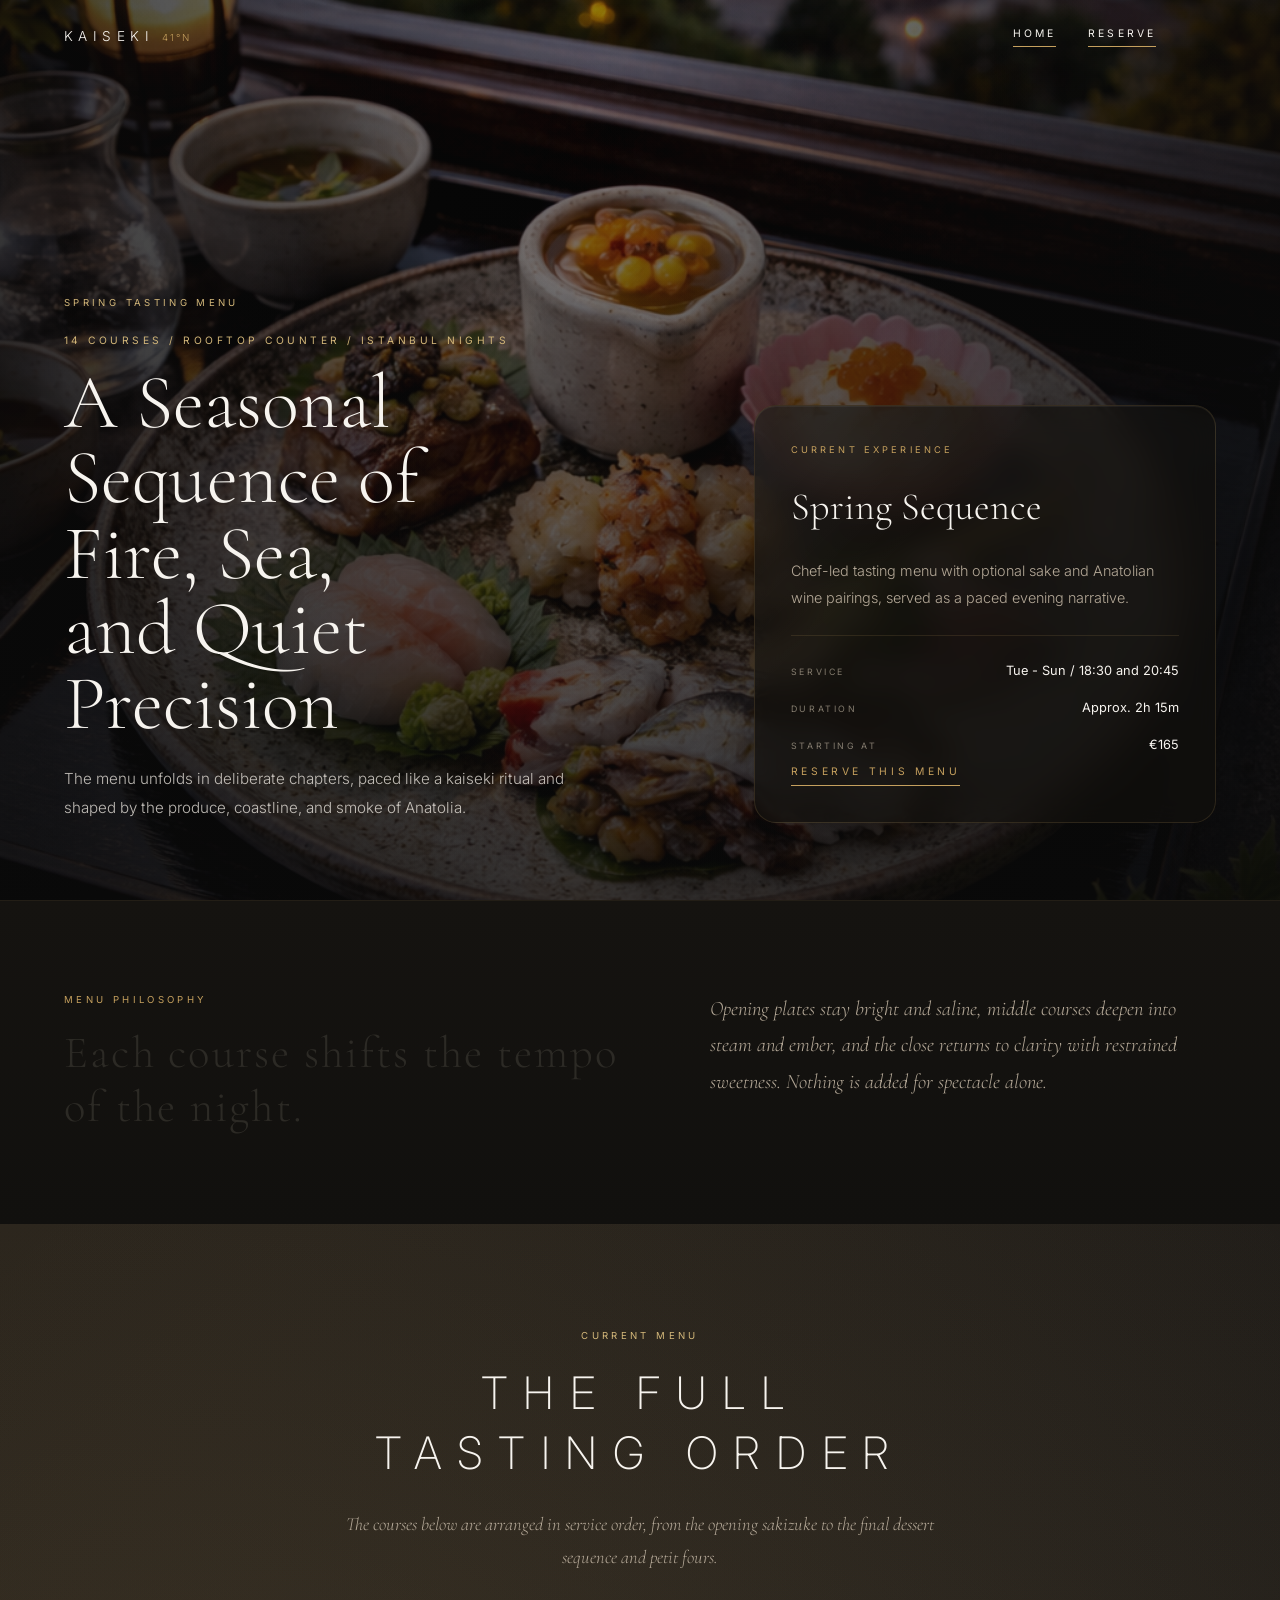
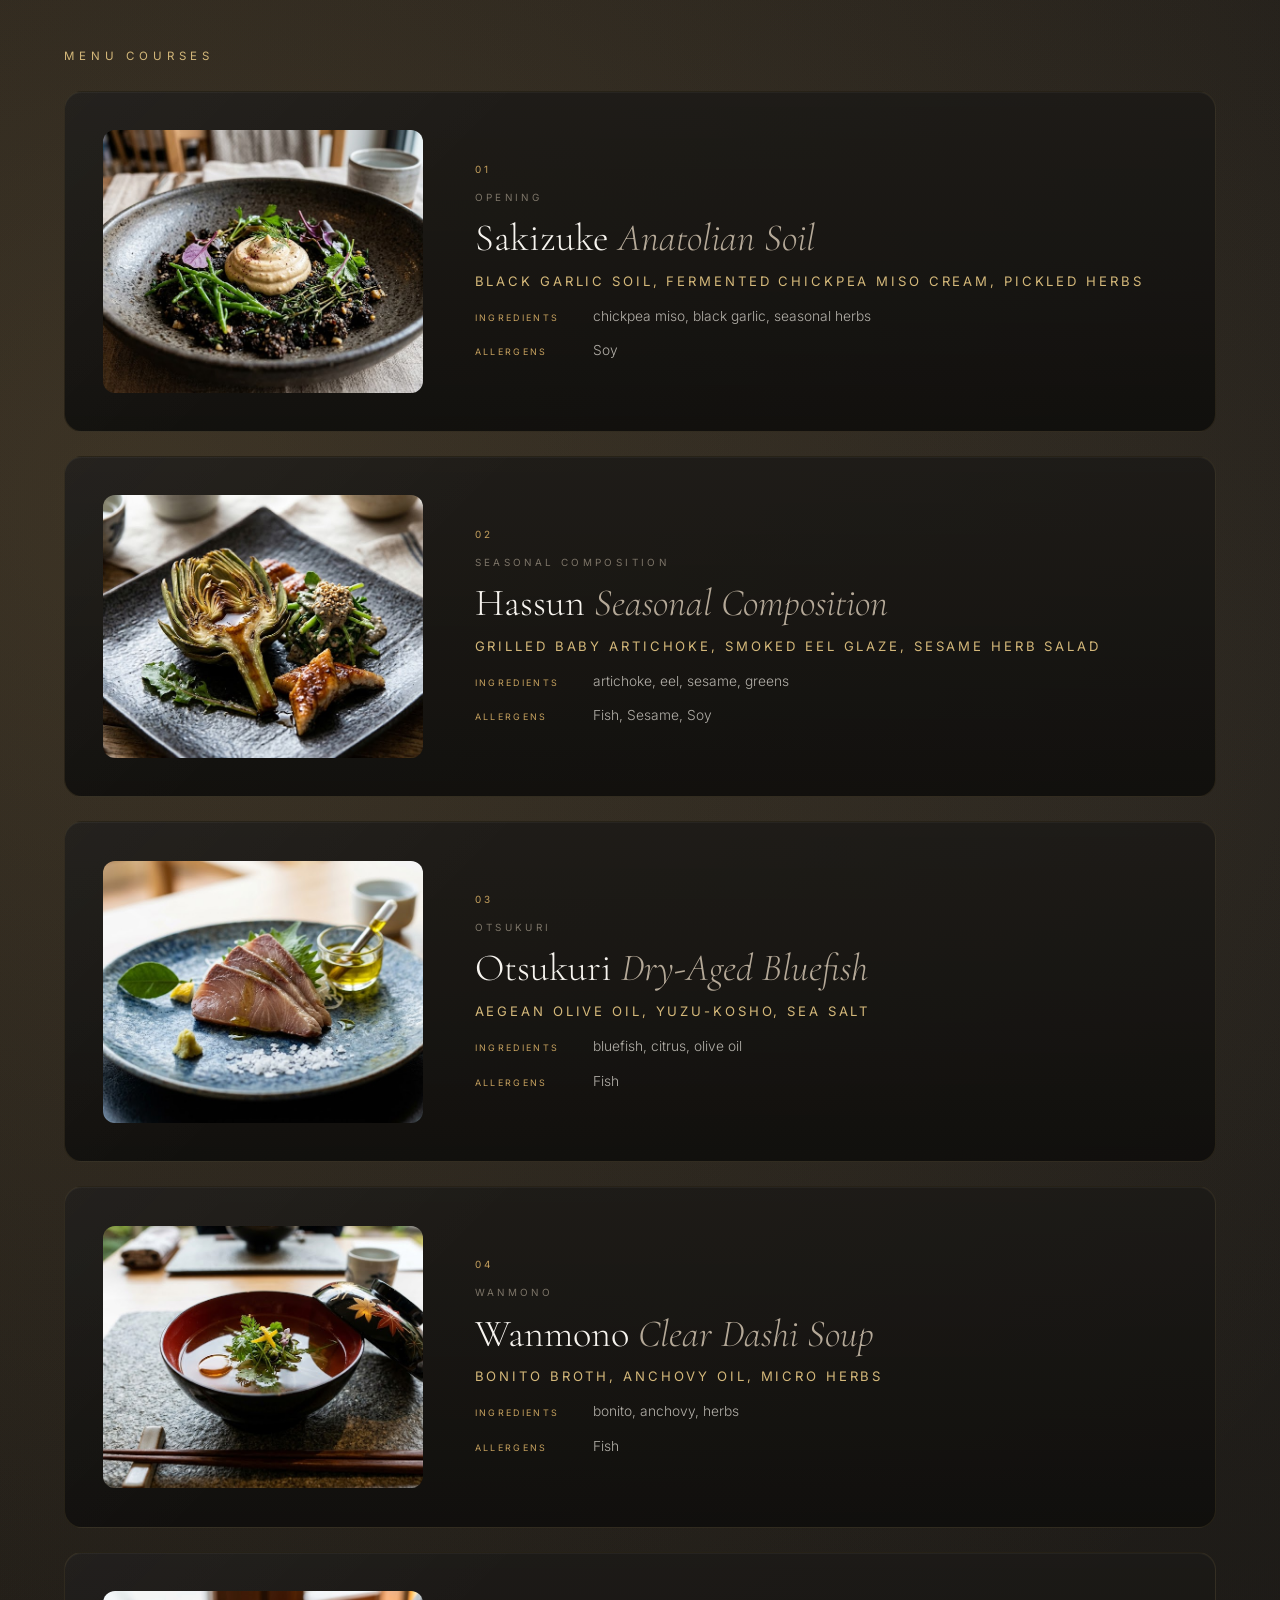
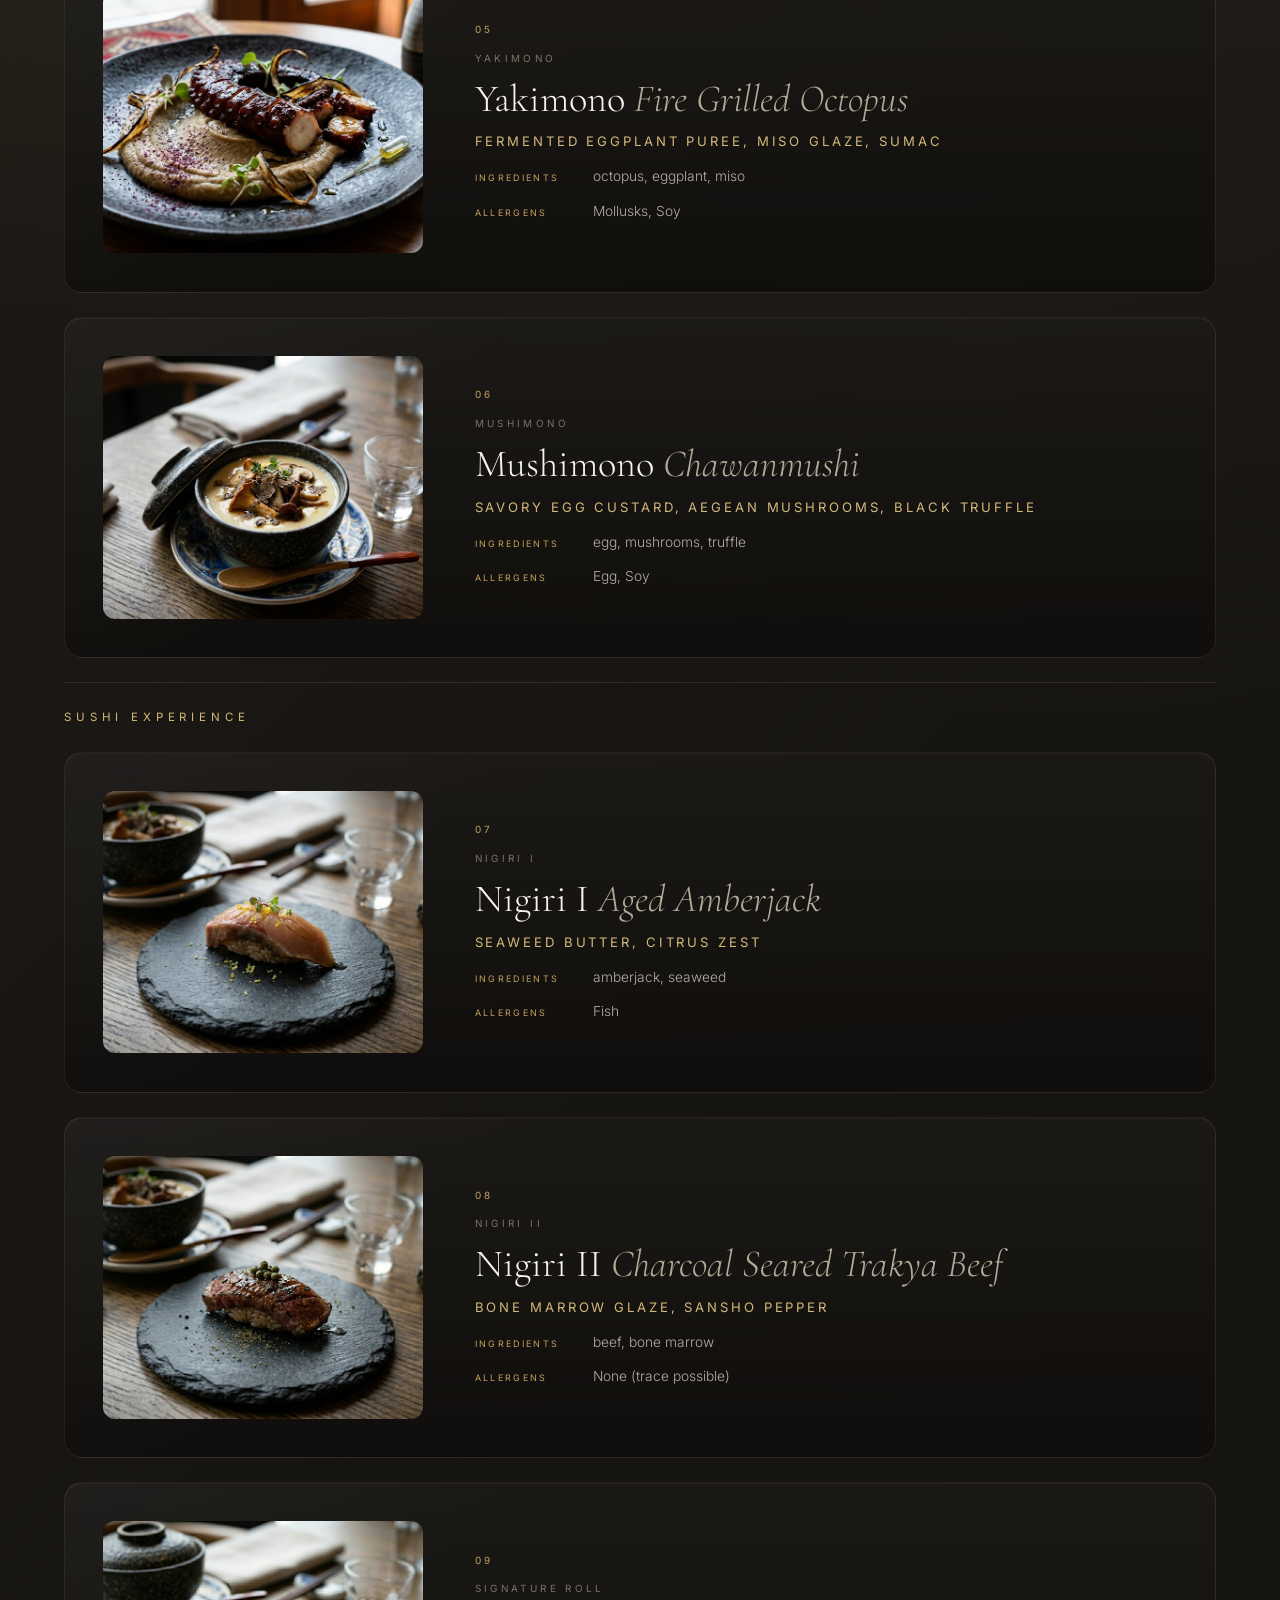
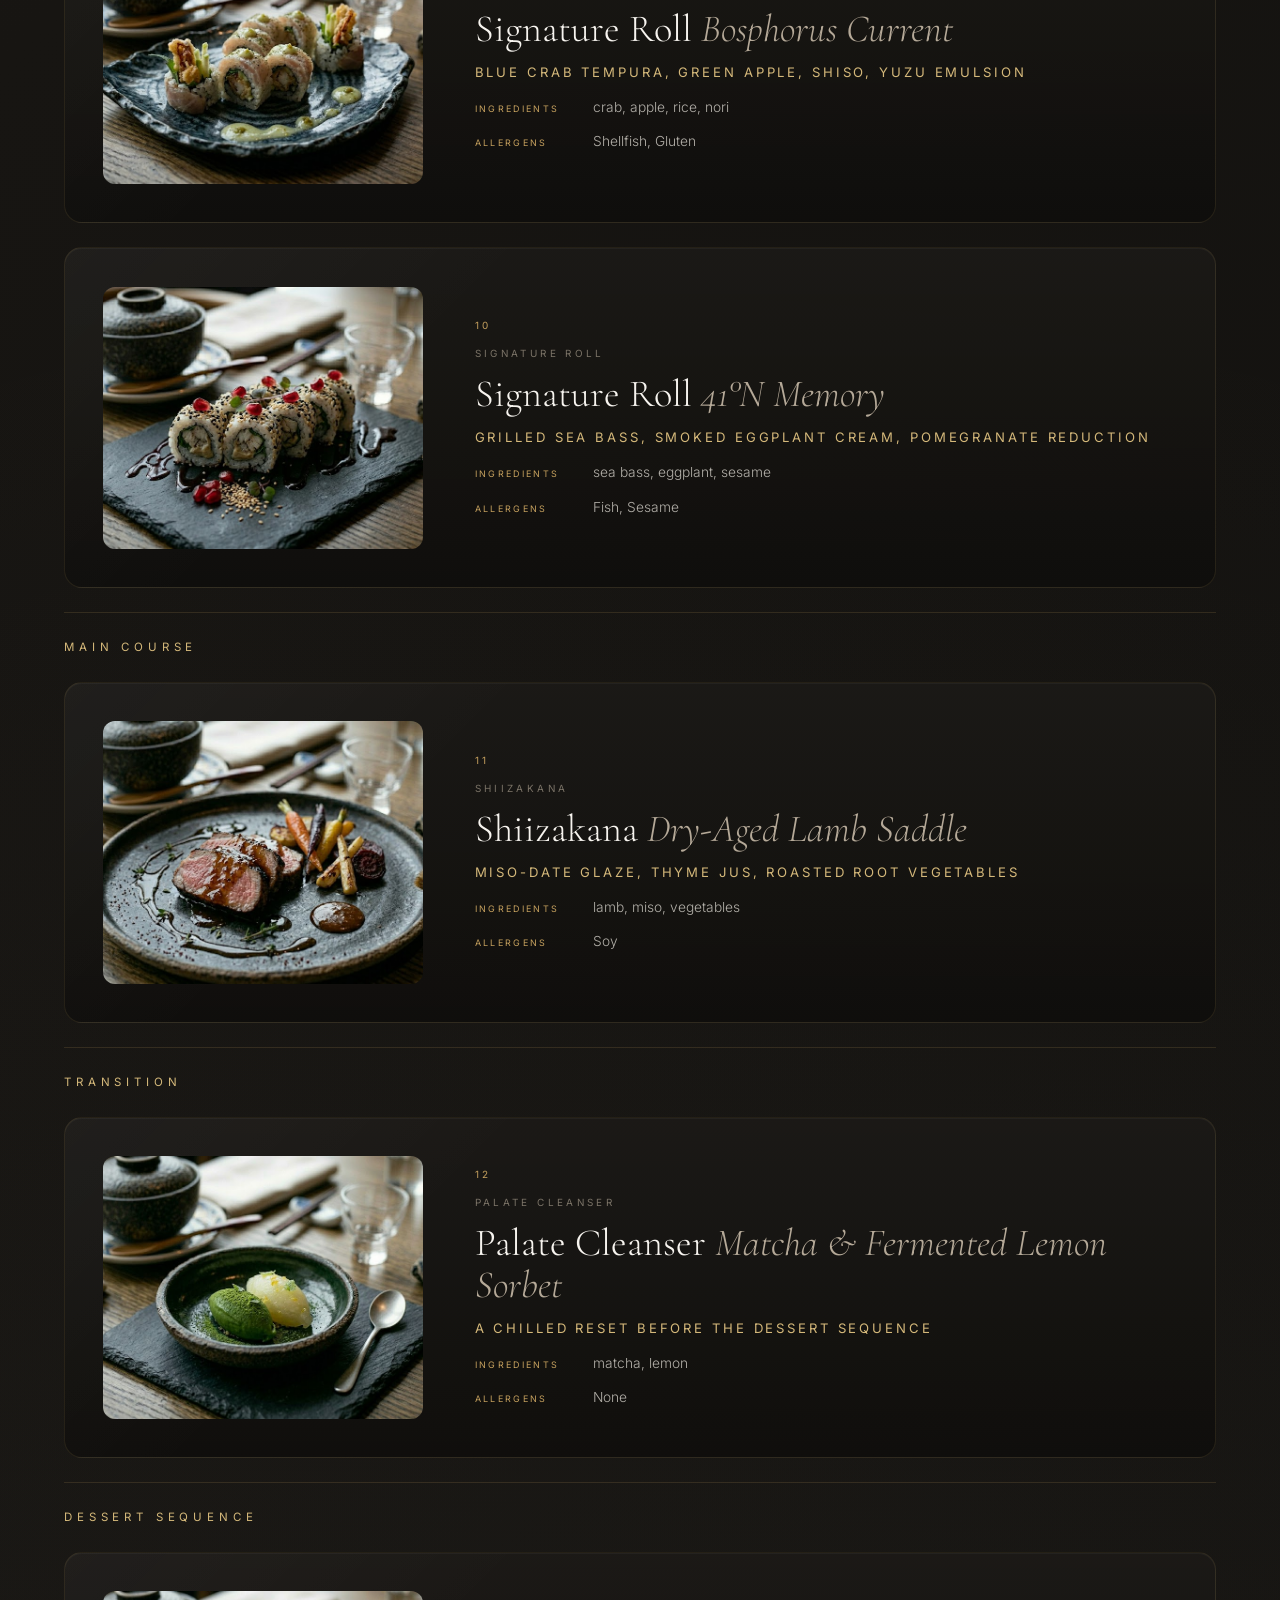
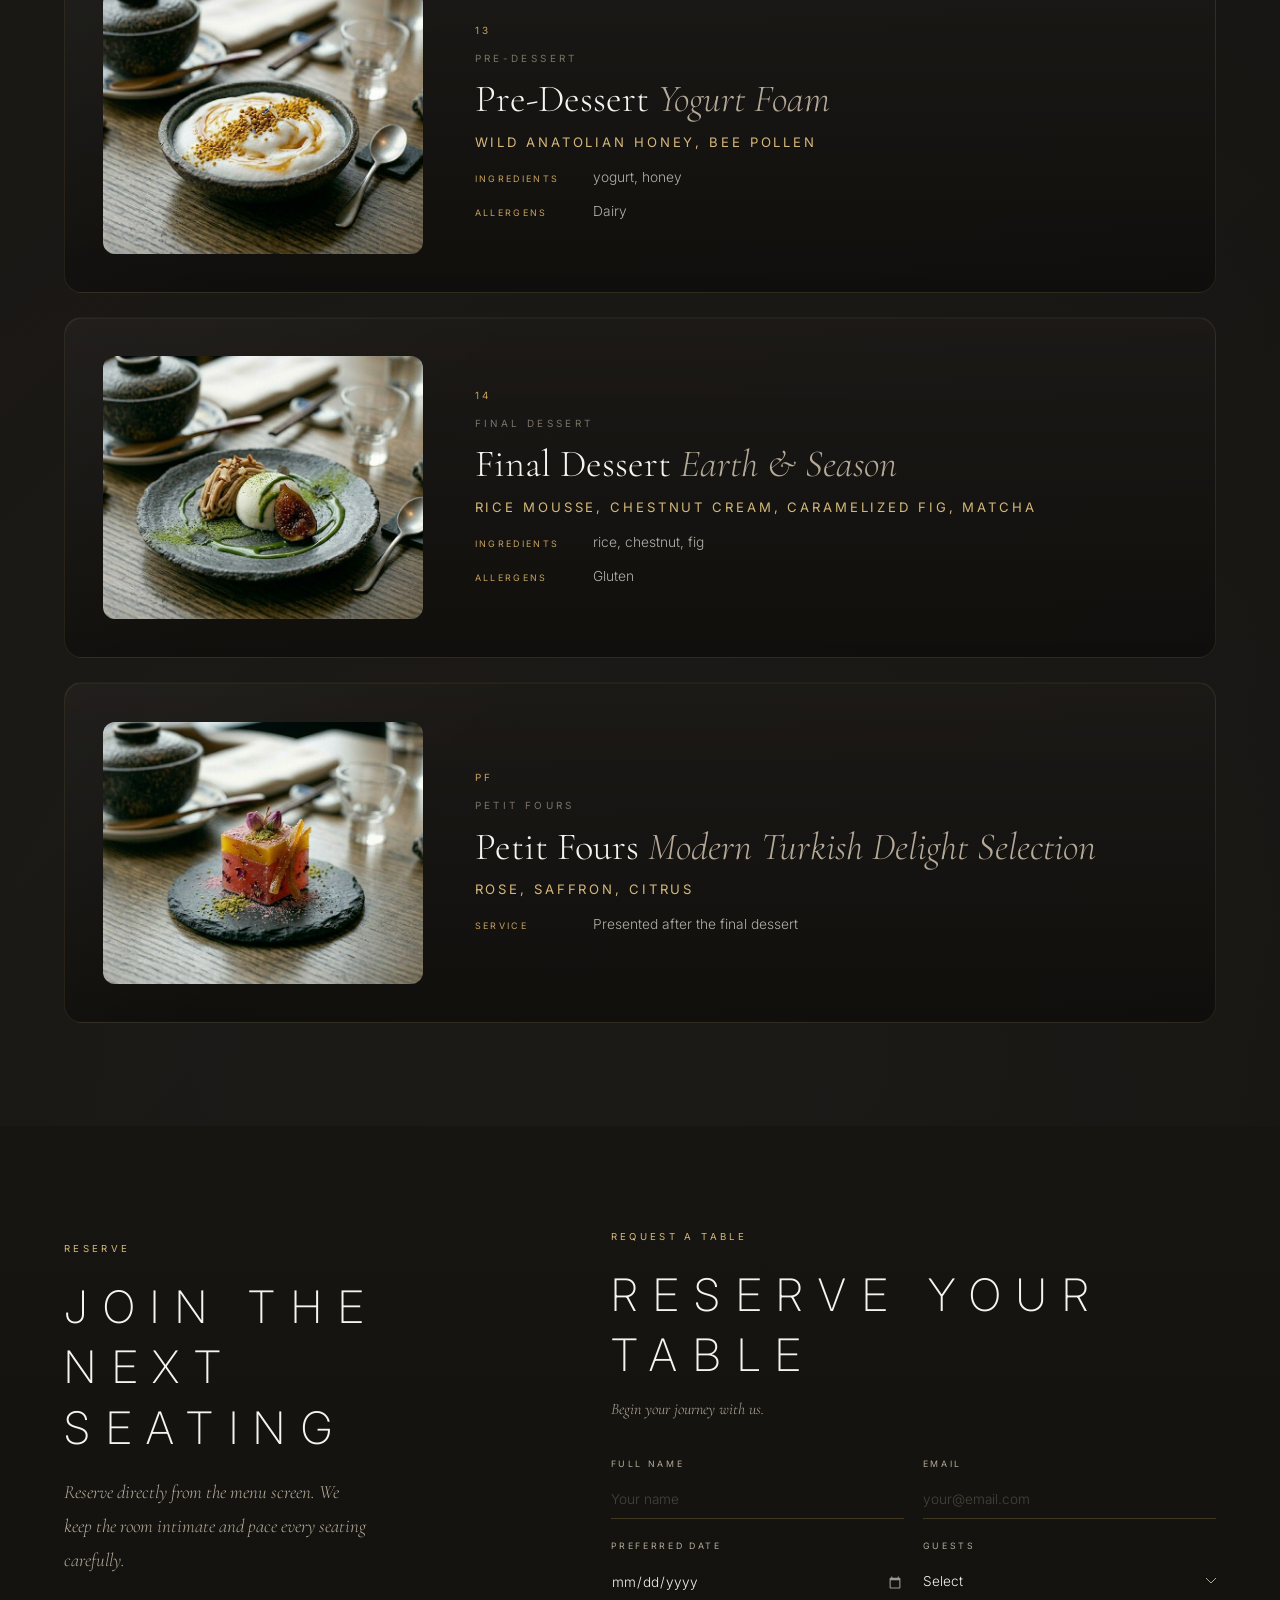
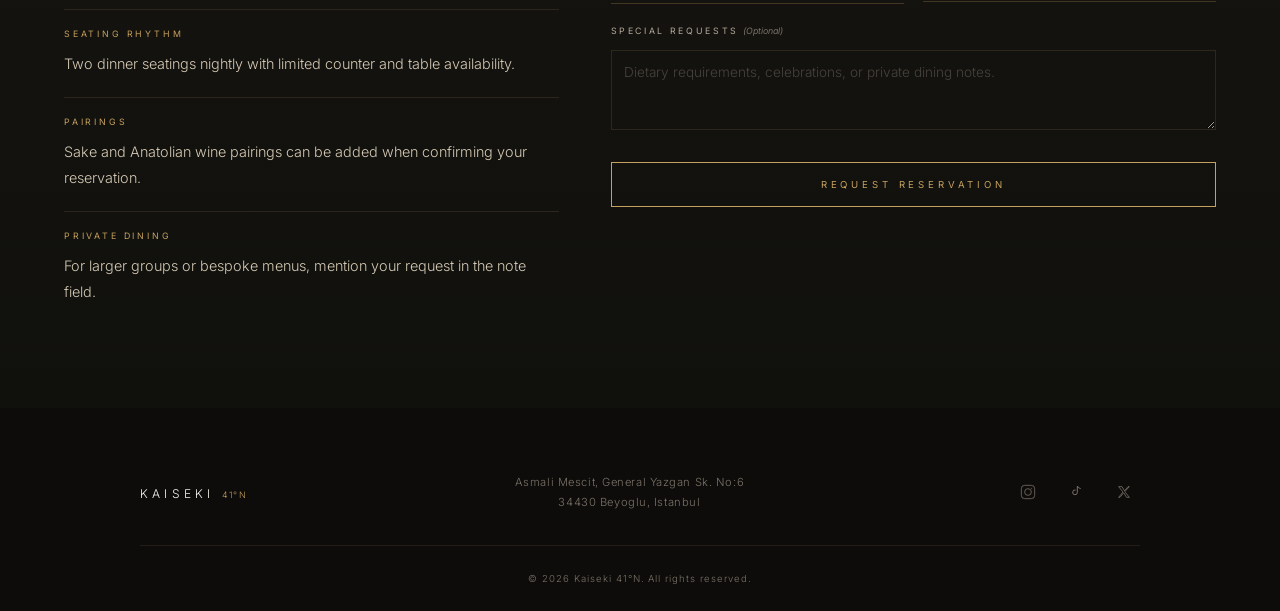
==== commit 30f58d76: "Update menu.html tiktok deneme" ====
--- a/menu.html
+++ b/menu.html
@@ -425,11 +425,12 @@
                             <circle cx="17.5" cy="6.5" r=".8" fill="currentColor" stroke="none" />
                         </svg>
                     </a>
-                    <a href="https://www.tiktok.com/@kaiseki41n" aria-label="TikTok" id="social-tiktok">
-                        <svg viewBox="0 0 24 24" fill="none" stroke="currentColor" stroke-width="1.2">
-                            <path d=""M16.5 3c.3 1.7 1.6 3 3.3 3.3v3.2c-1.2 0-2.4-.3-3.3-.9v6.3a5.1 5.1 0 1 1-4.4-5v3.3a1.8 1.8 0 1 0 1.1 1.7V3h3.3z"/>
-                        </svg>
-                    </a>
+                    <a href="https://tiktok.com/@kaiseki41n" target="_blank" rel="noopener noreferrer" aria-label="TikTok" id="social-tiktok">
+    <svg viewBox="0 0 24 24" width="24" height="24" stroke="currentColor" fill="none" stroke-width="1.5">
+        <path d="M14 3v9.5a3.5 3.5 0 1 1-2.5-3.35" />
+        <path d="M14 3c1.2 2.2 3 3.5 5 3.8" />
+    </svg>
+</a>
                     <a href="https://x.com/kaiseki41n" aria-label="X" id="social-twitter">
                         <svg viewBox="0 0 24 24" fill="none" stroke="currentColor" stroke-width="1.2">
                             <path d="M4 4l6.5 8L4 20h2l5.5-6.8L16 20h4l-6.8-8.5L20 4h-2l-5.2 6.3L9 4H4z" />
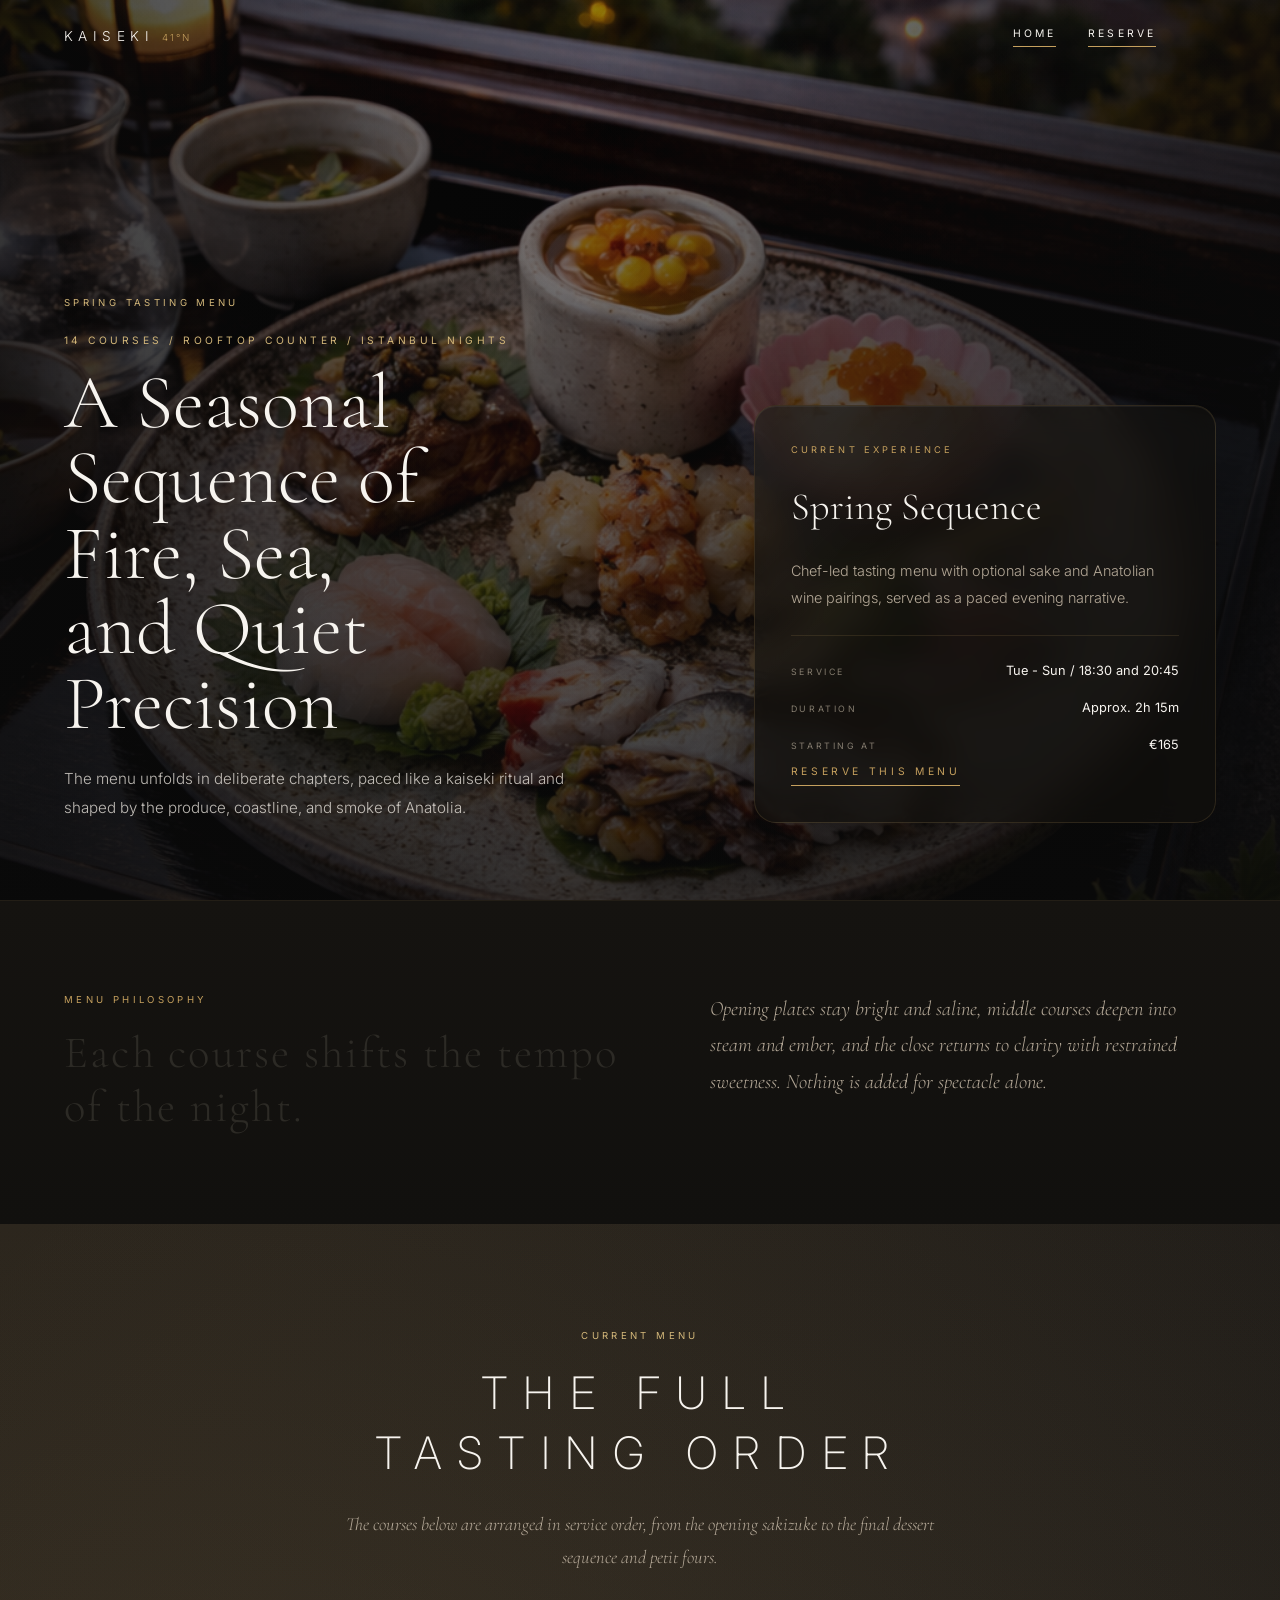
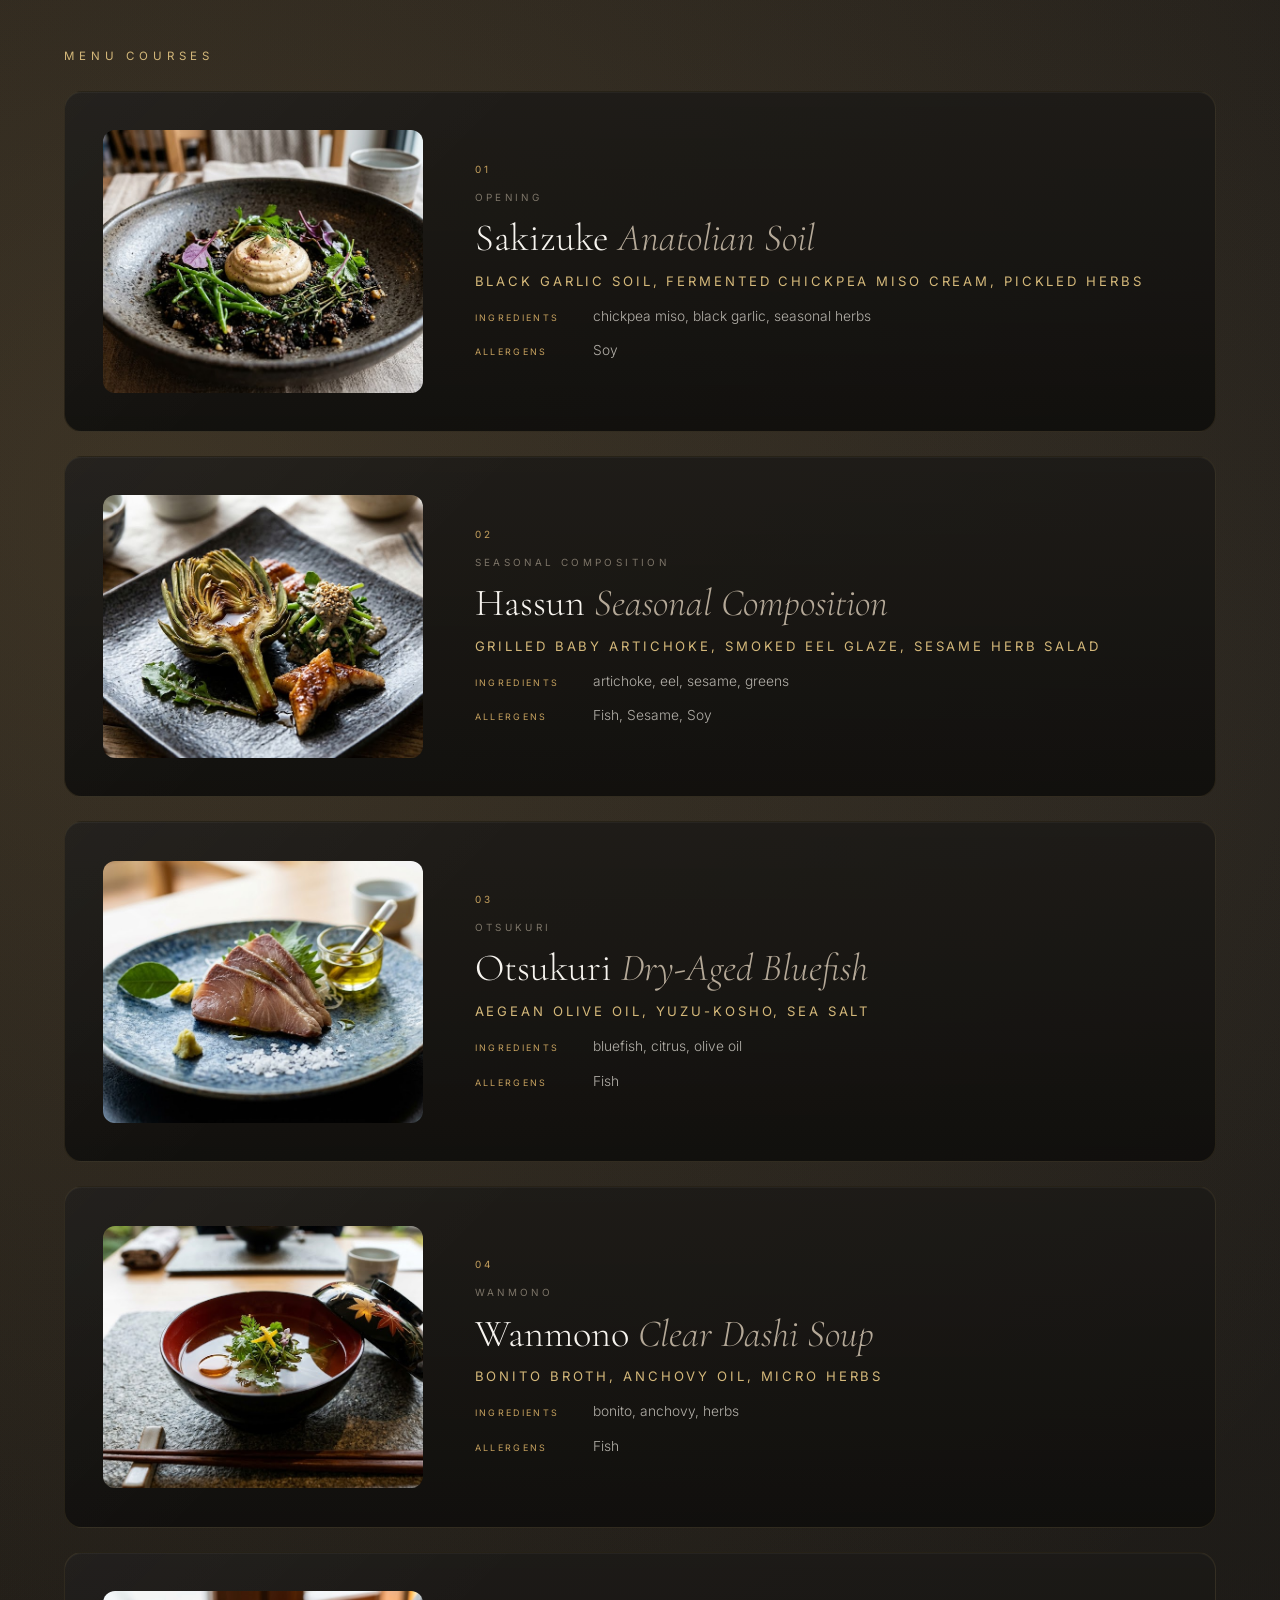
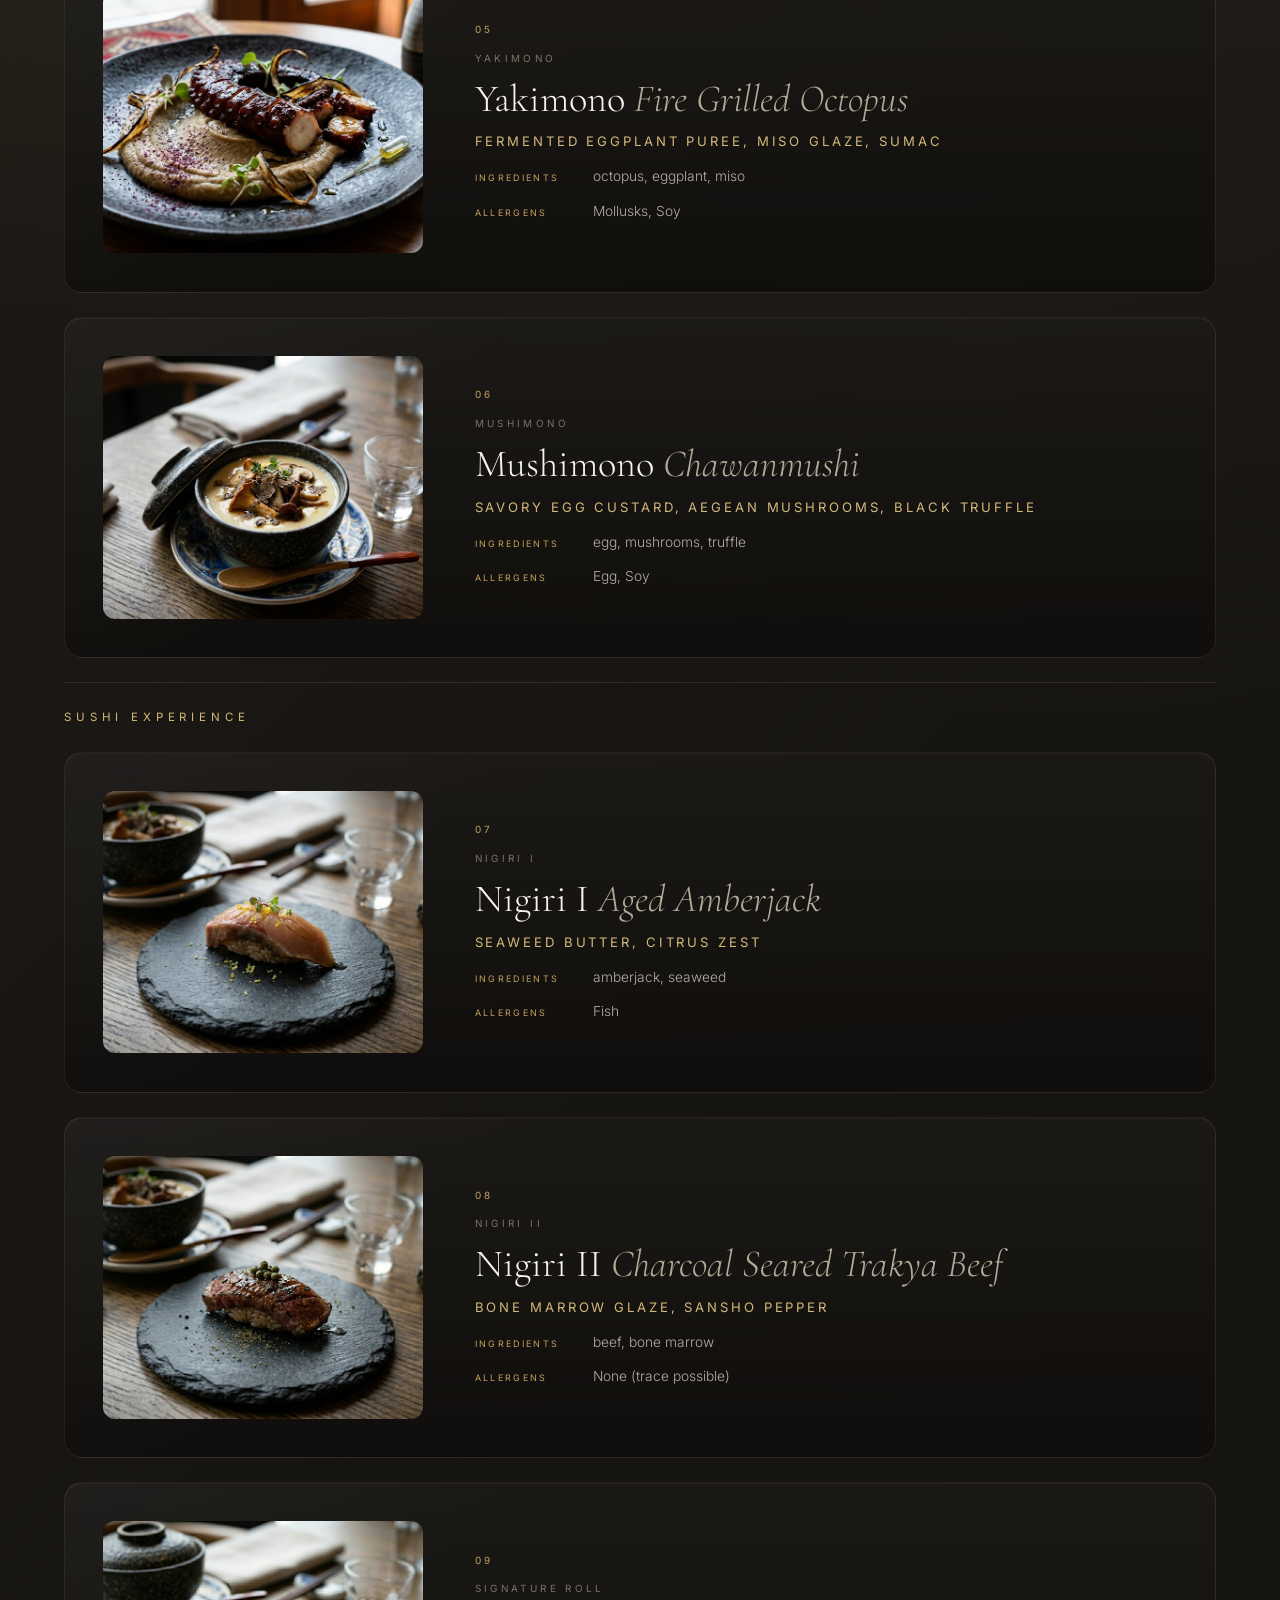
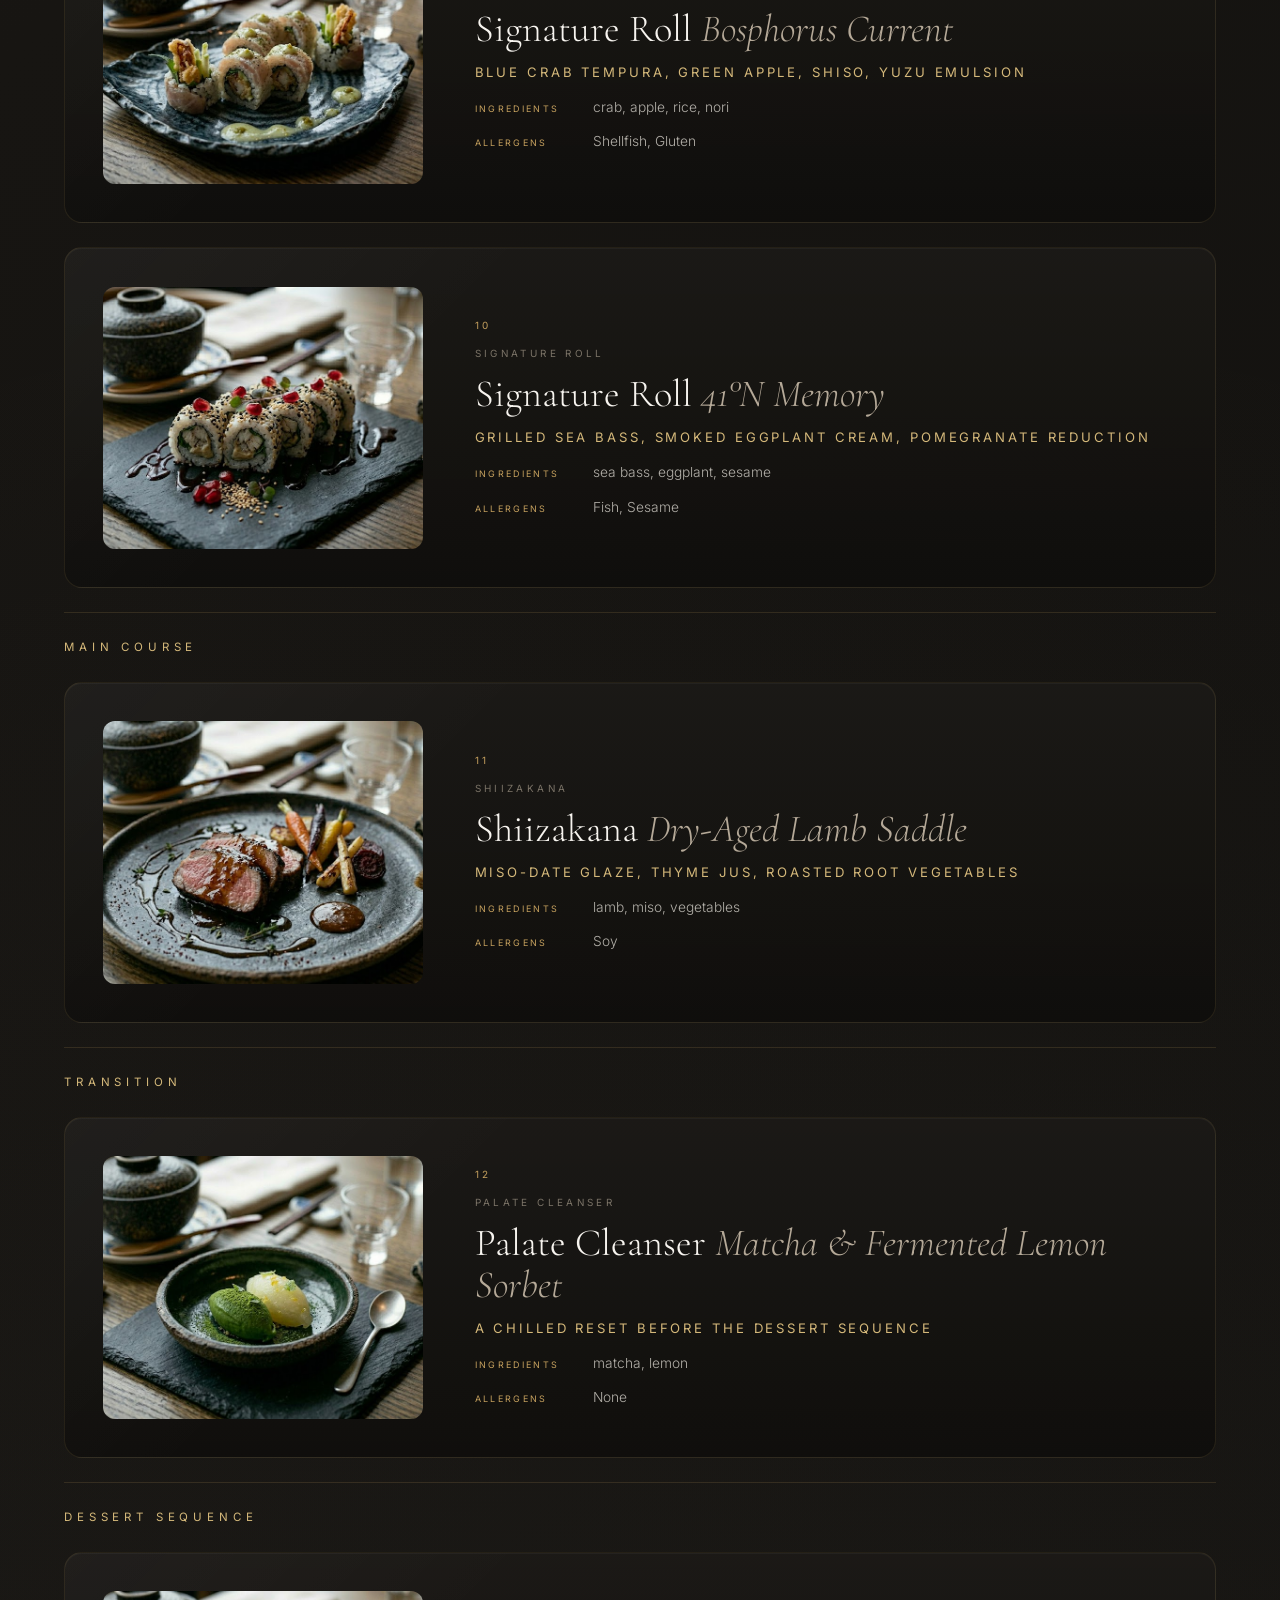
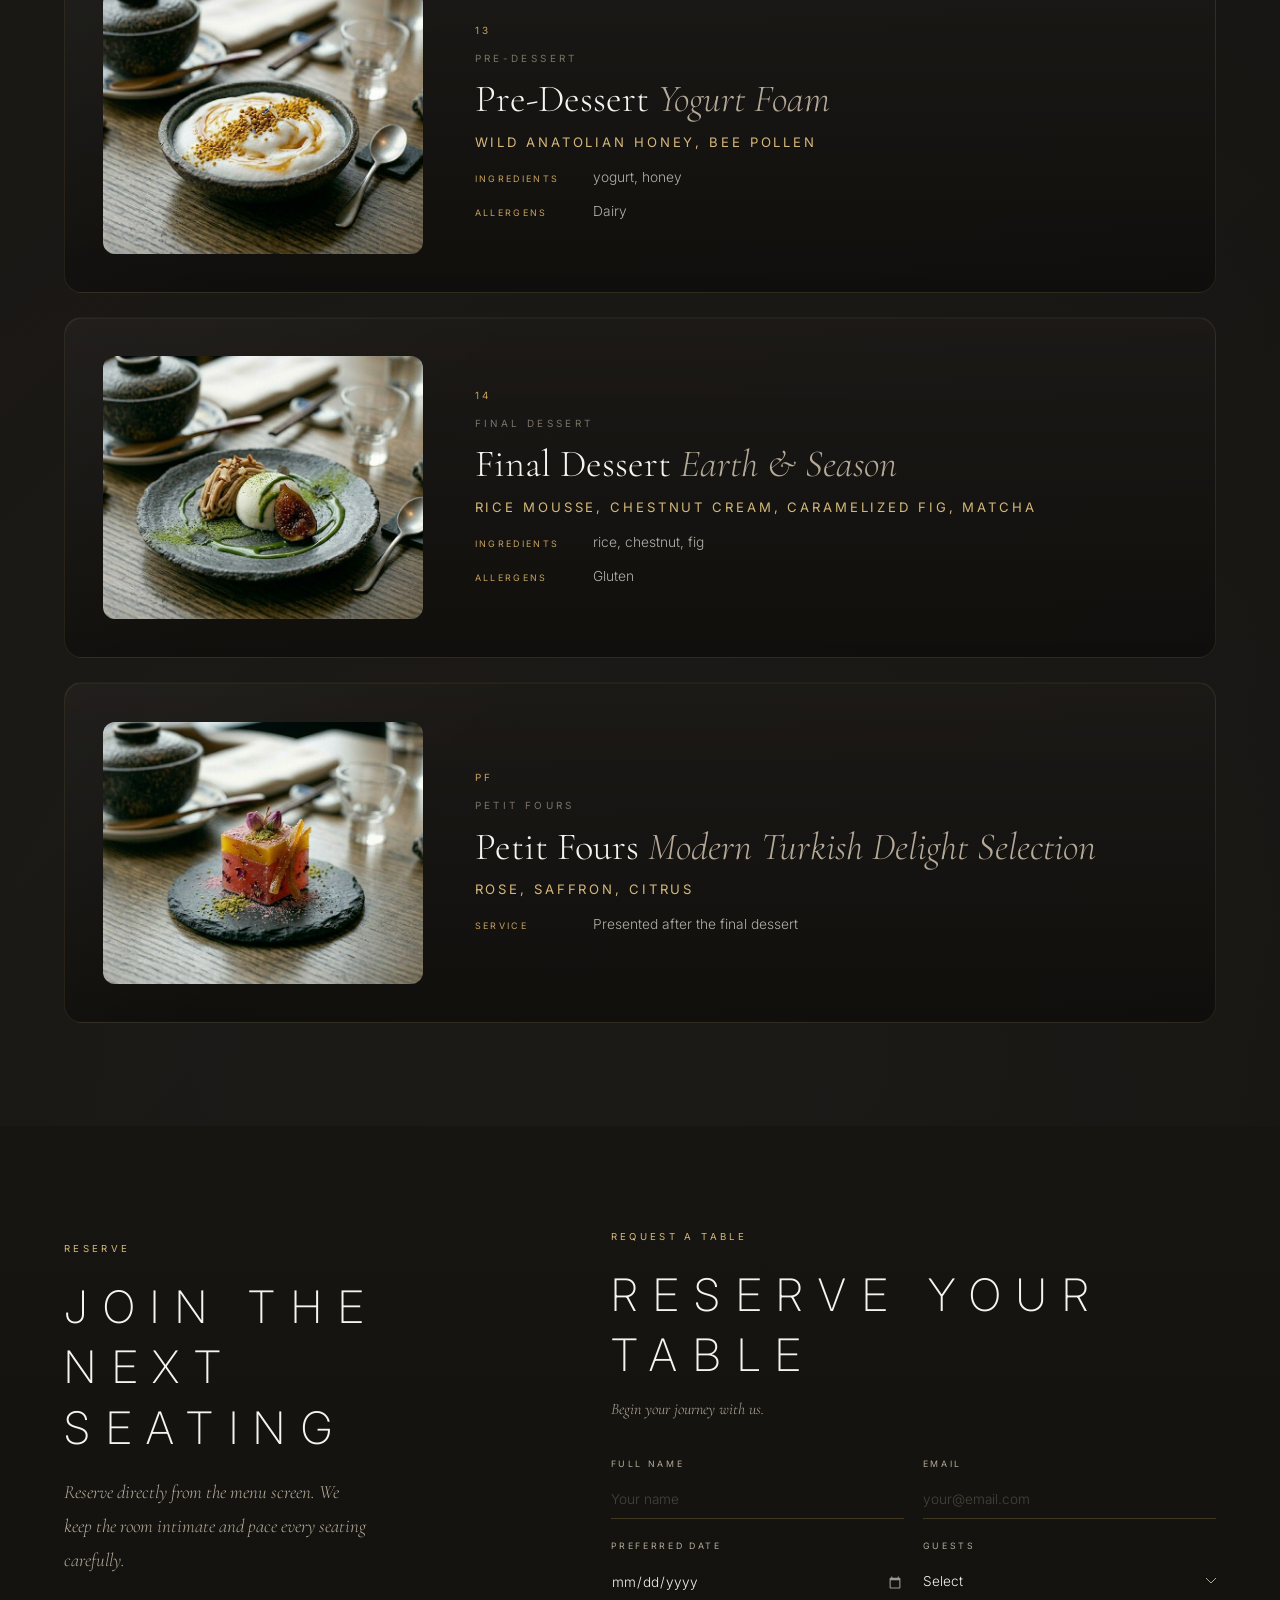
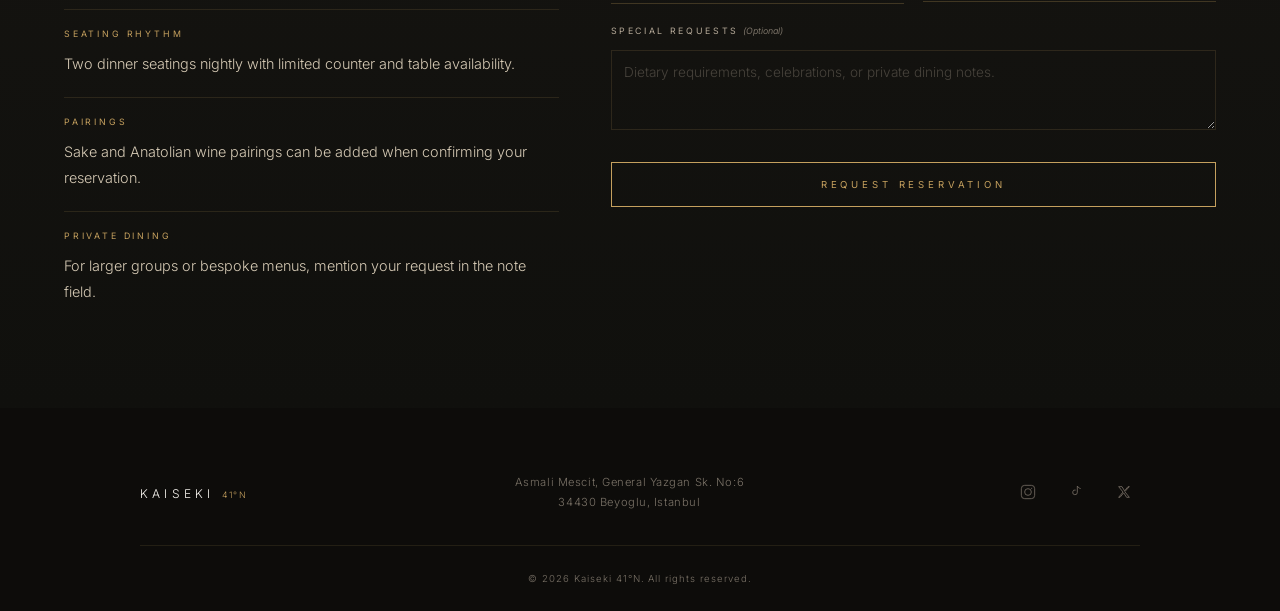
==== commit f94e0f48: "Update menu.html" ====
--- a/menu.html
+++ b/menu.html
@@ -426,7 +426,7 @@
                         </svg>
                     </a>
                     <a href="https://tiktok.com/@kaiseki41n" target="_blank" rel="noopener noreferrer" aria-label="TikTok" id="social-tiktok">
-    <svg viewBox="0 0 24 24" width="24" height="24" stroke="currentColor" fill="none" stroke-width="1.5">
+    <svg viewBox="0 0 24 24" fill="none" stroke="currentColor" stroke-width="1.2">
         <path d="M14 3v9.5a3.5 3.5 0 1 1-2.5-3.35" />
         <path d="M14 3c1.2 2.2 3 3.5 5 3.8" />
     </svg>
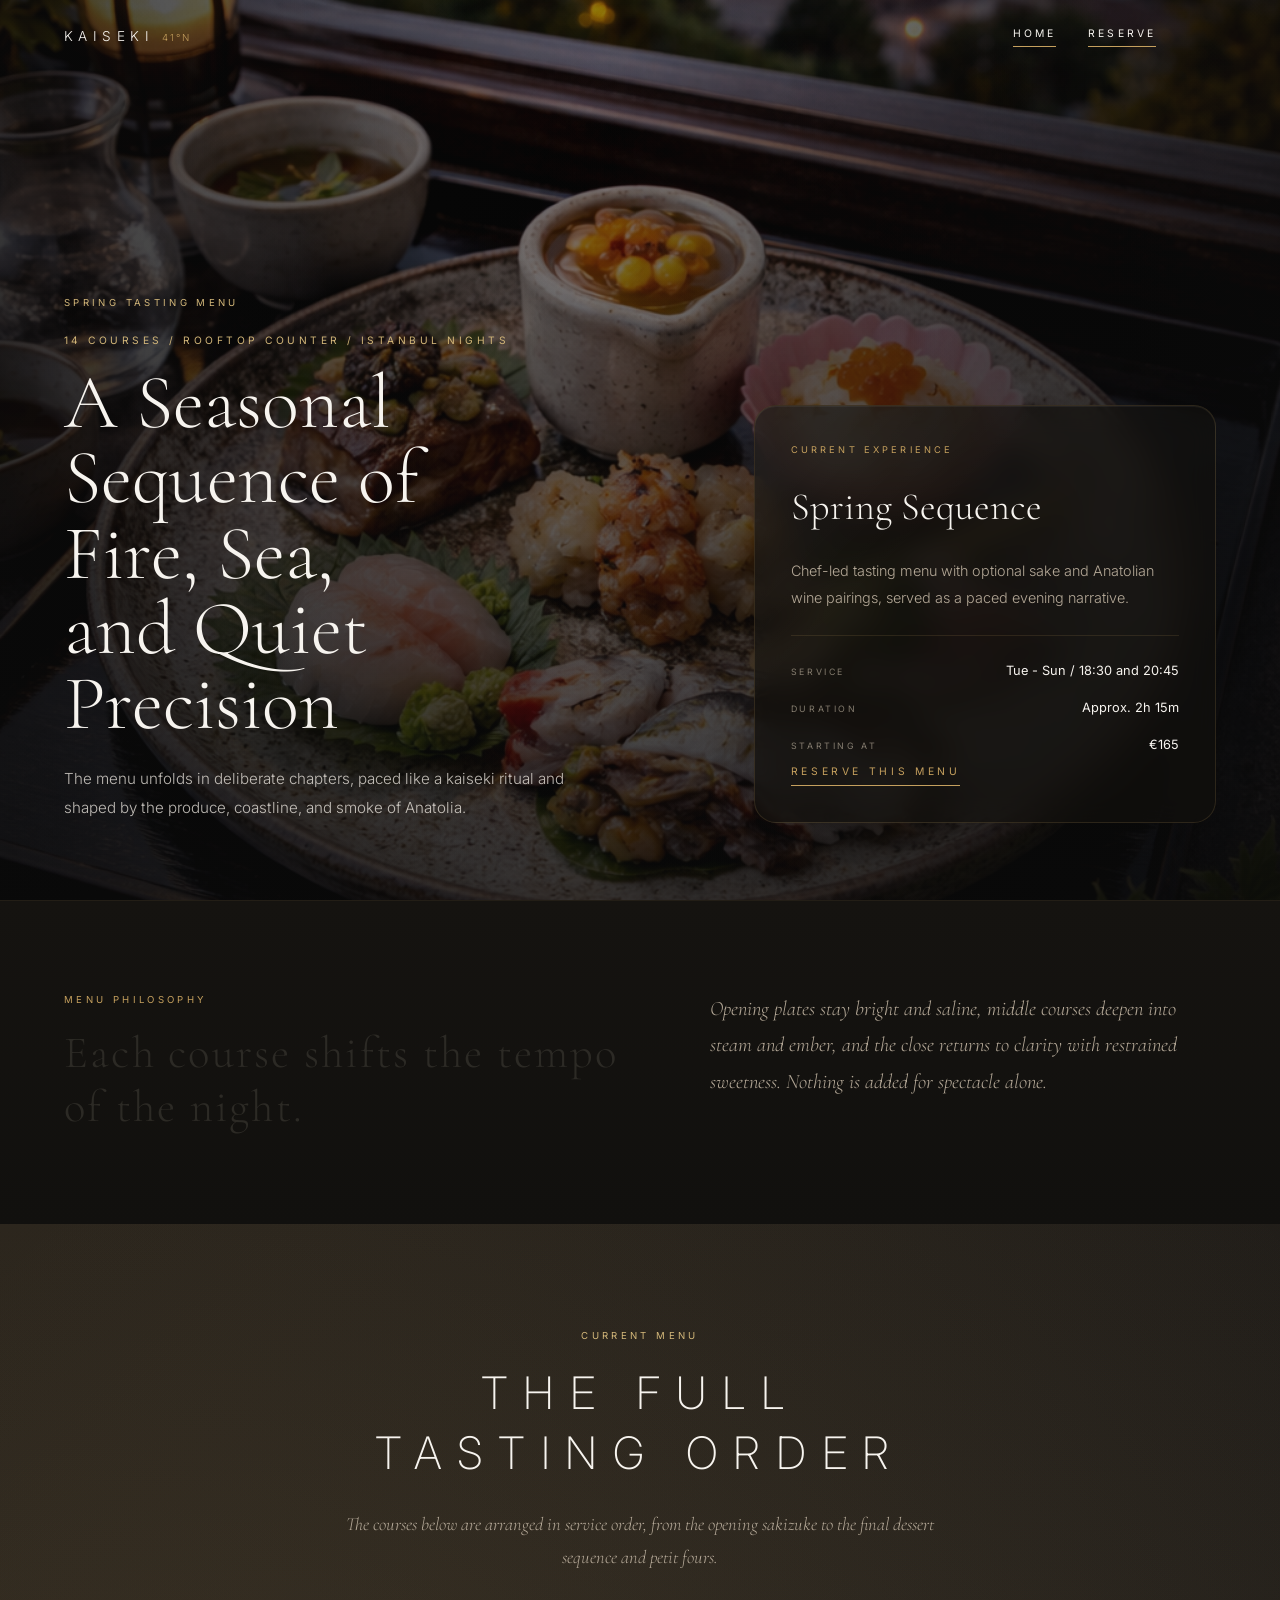
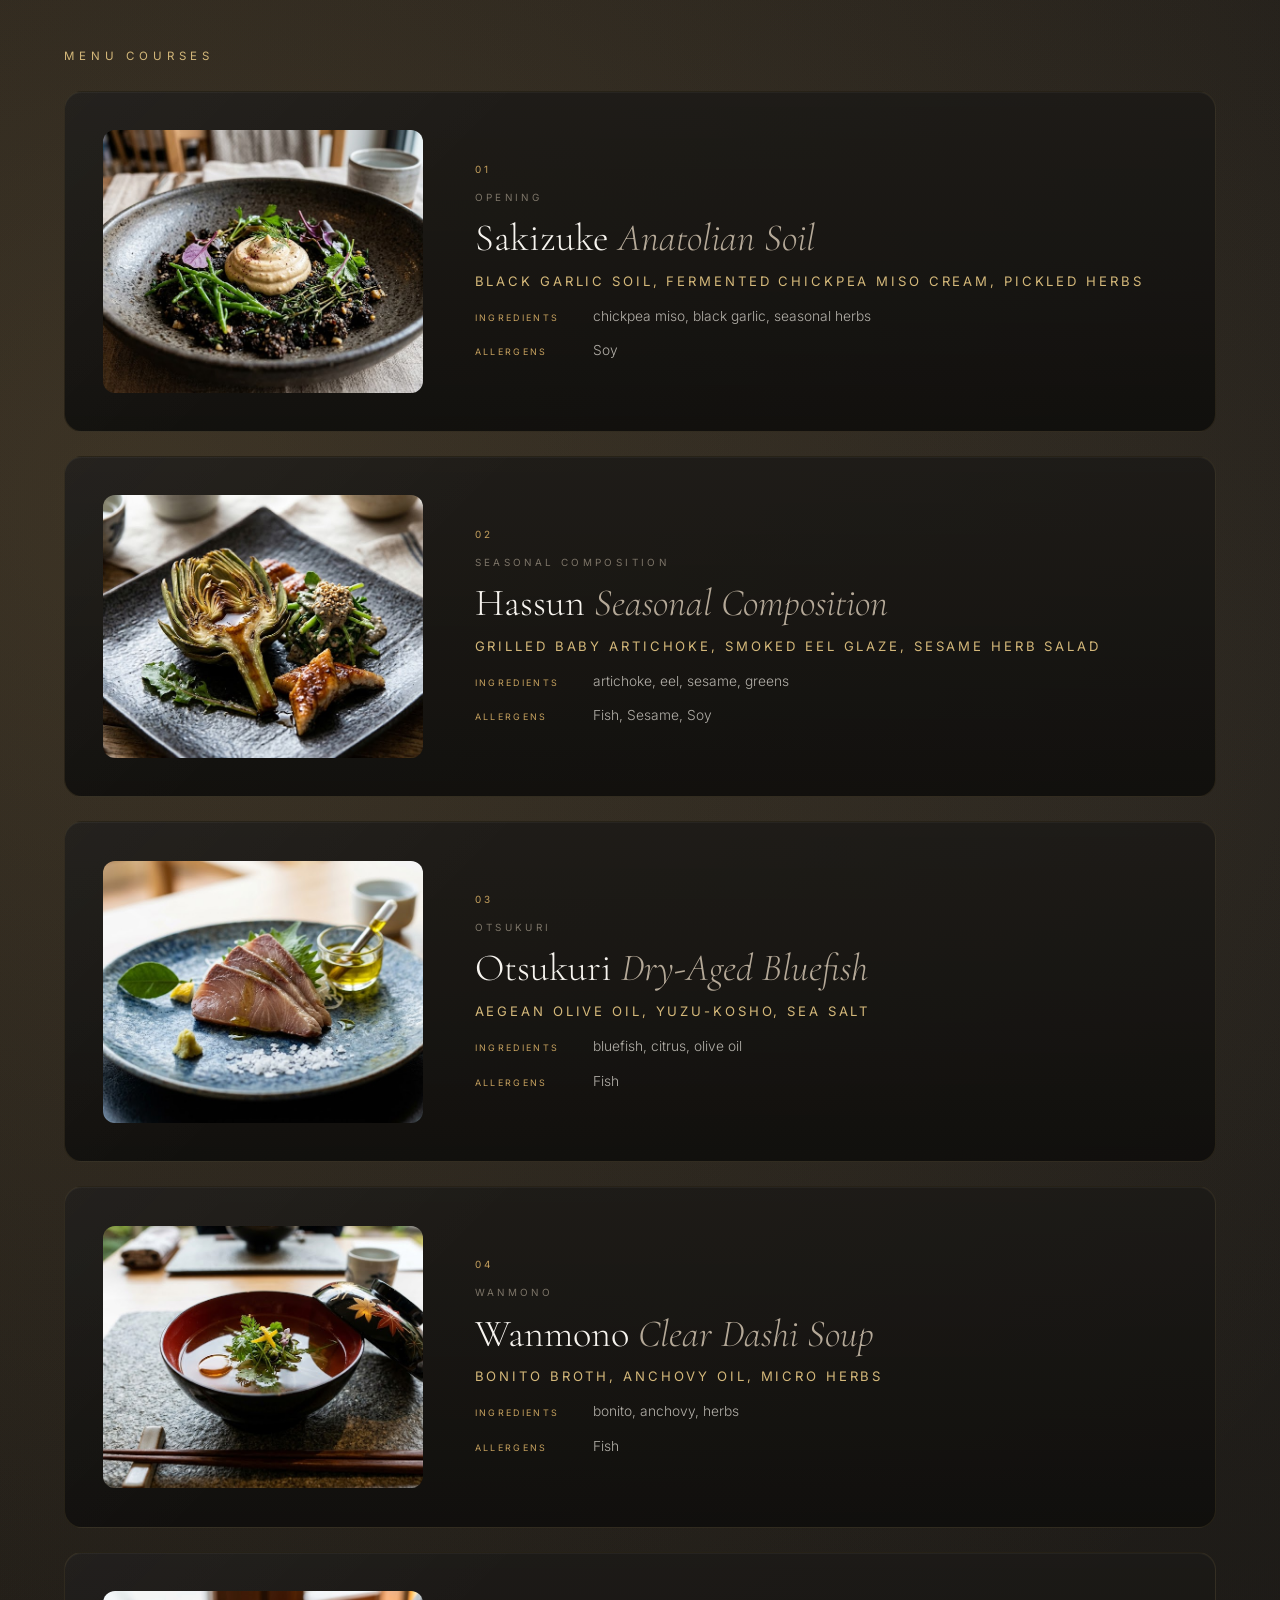
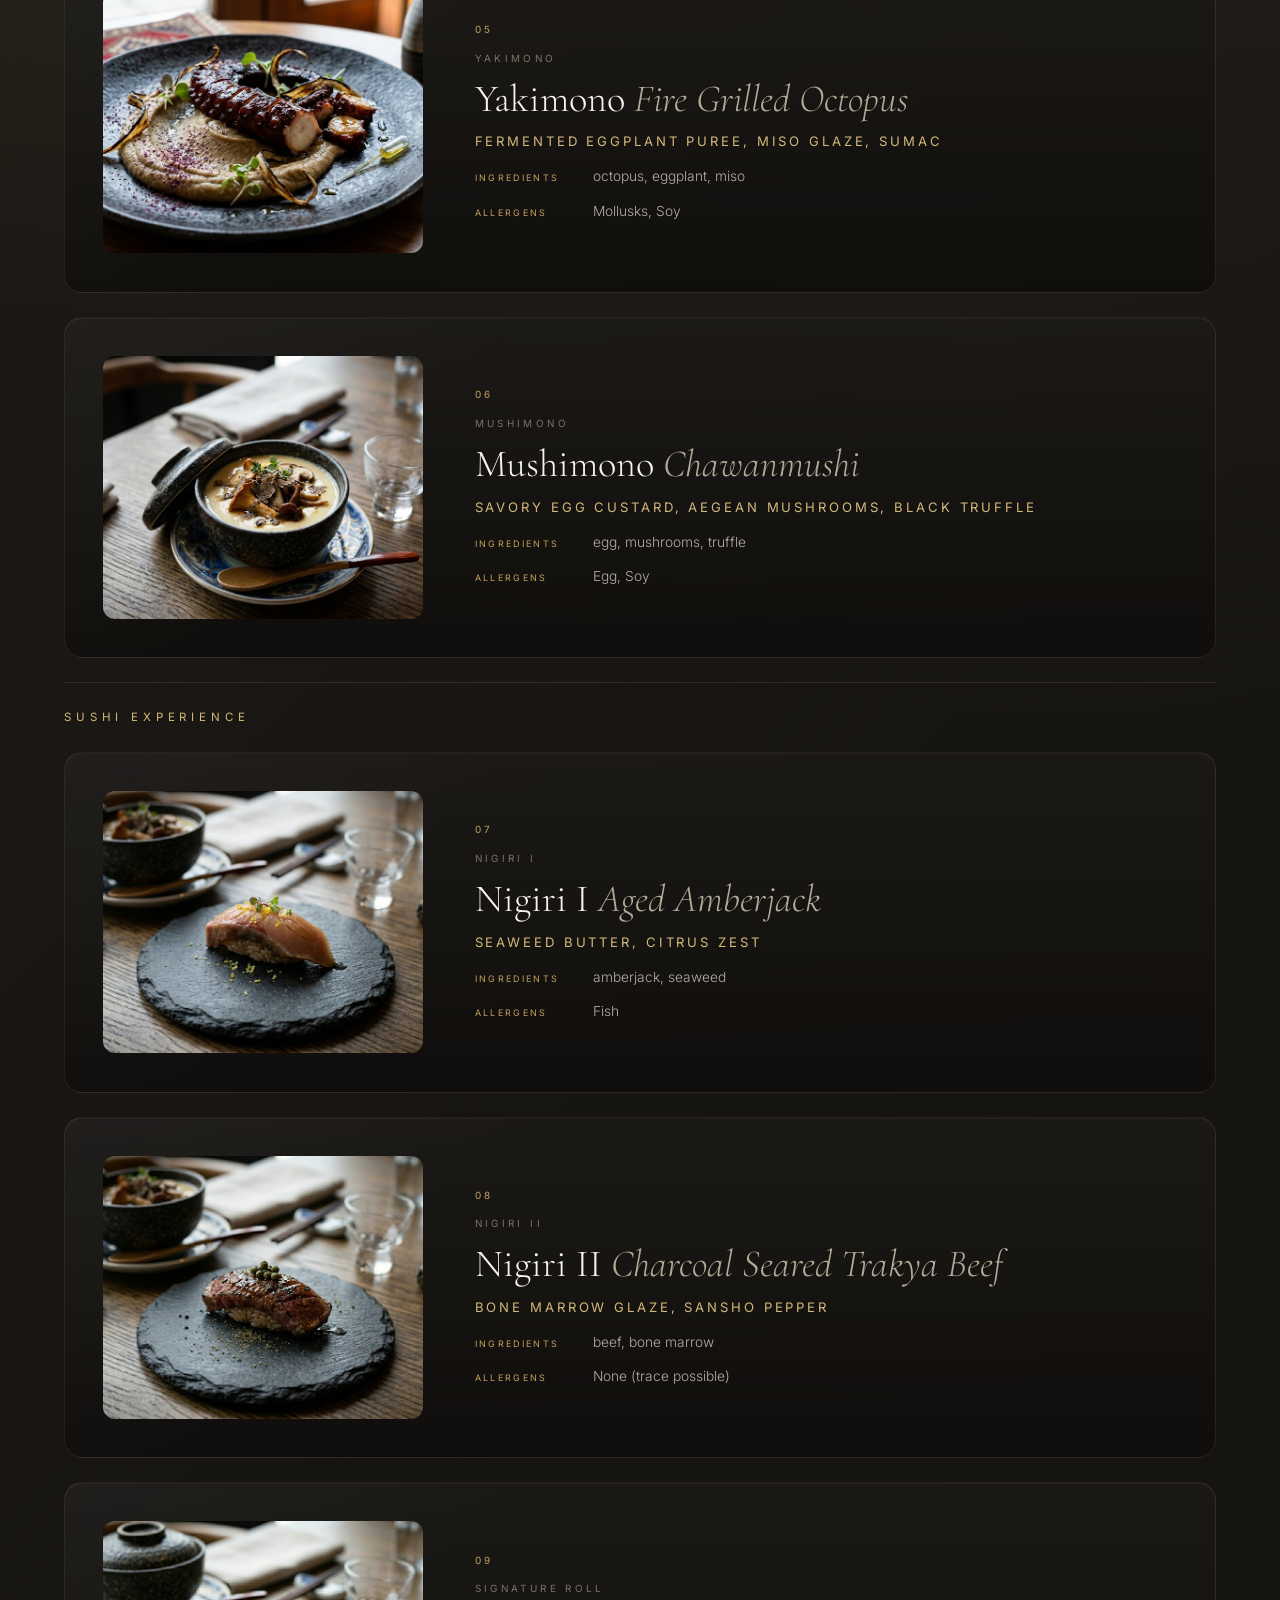
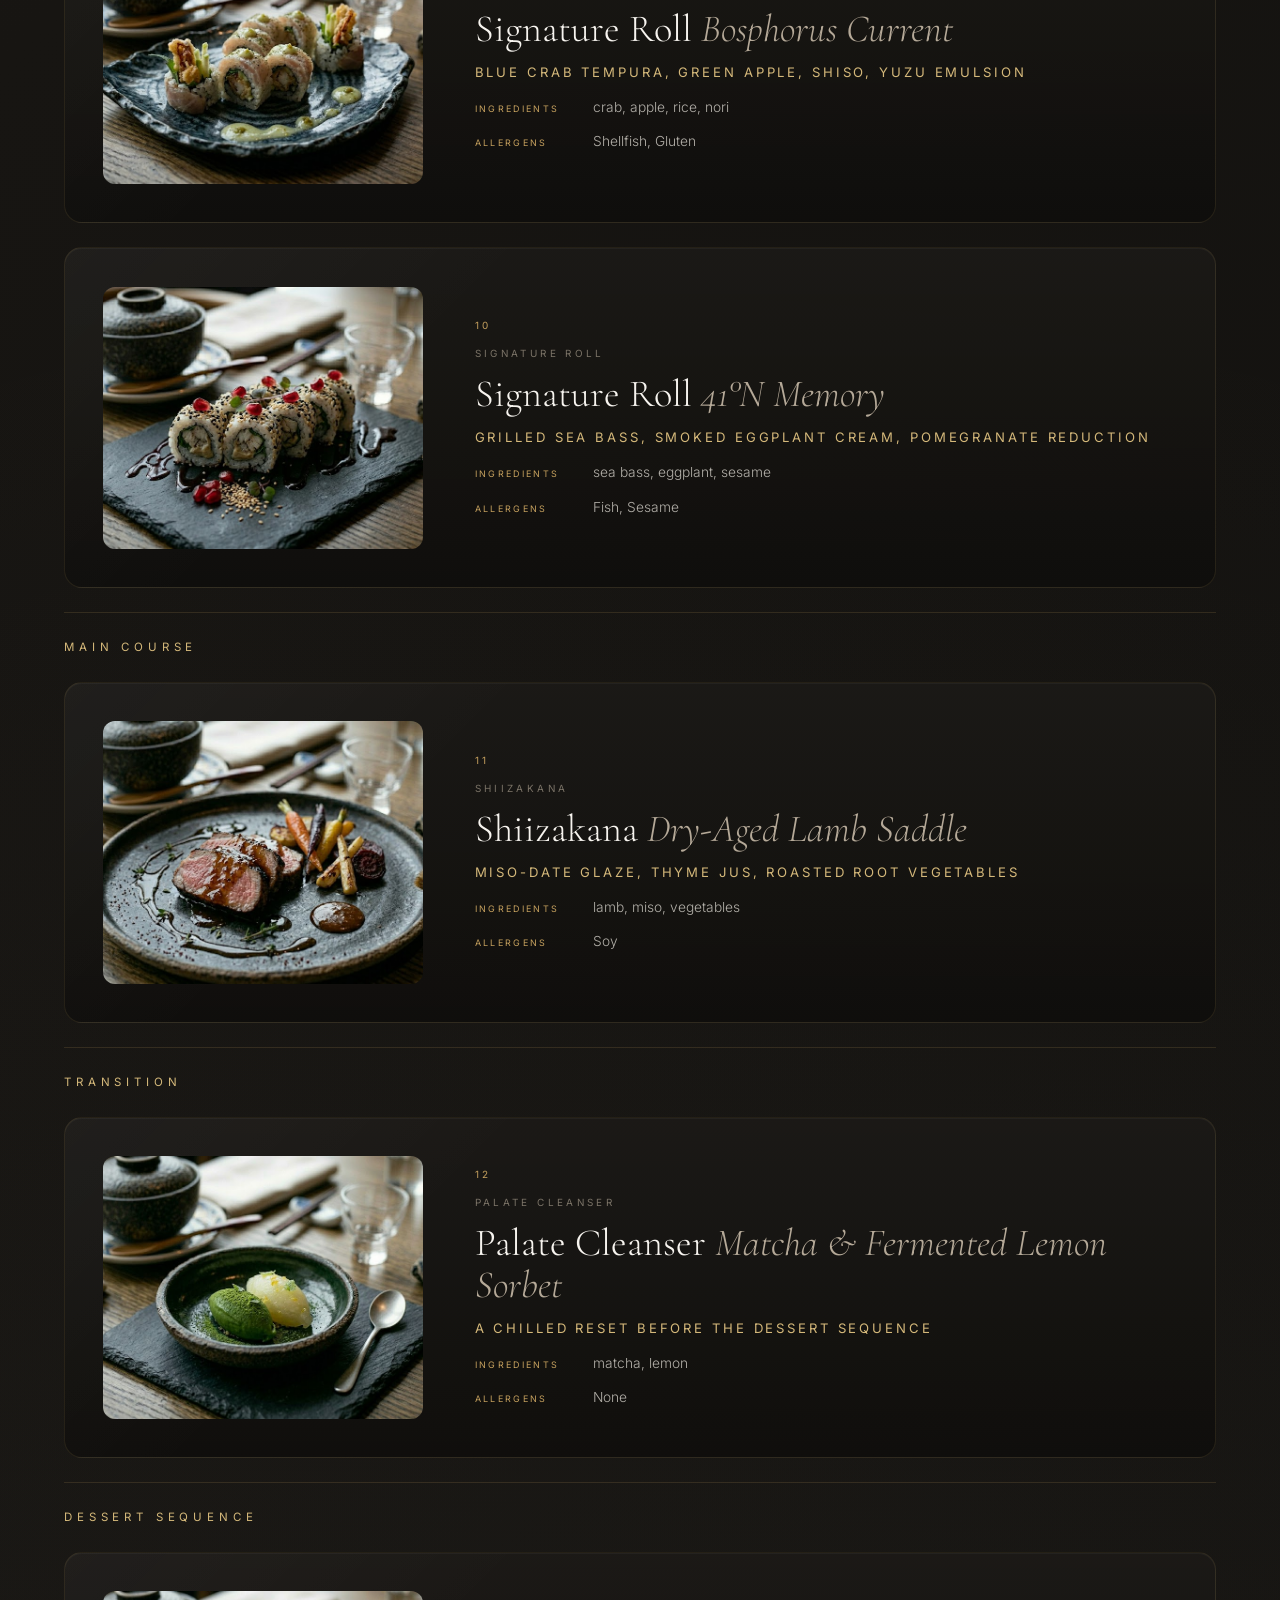
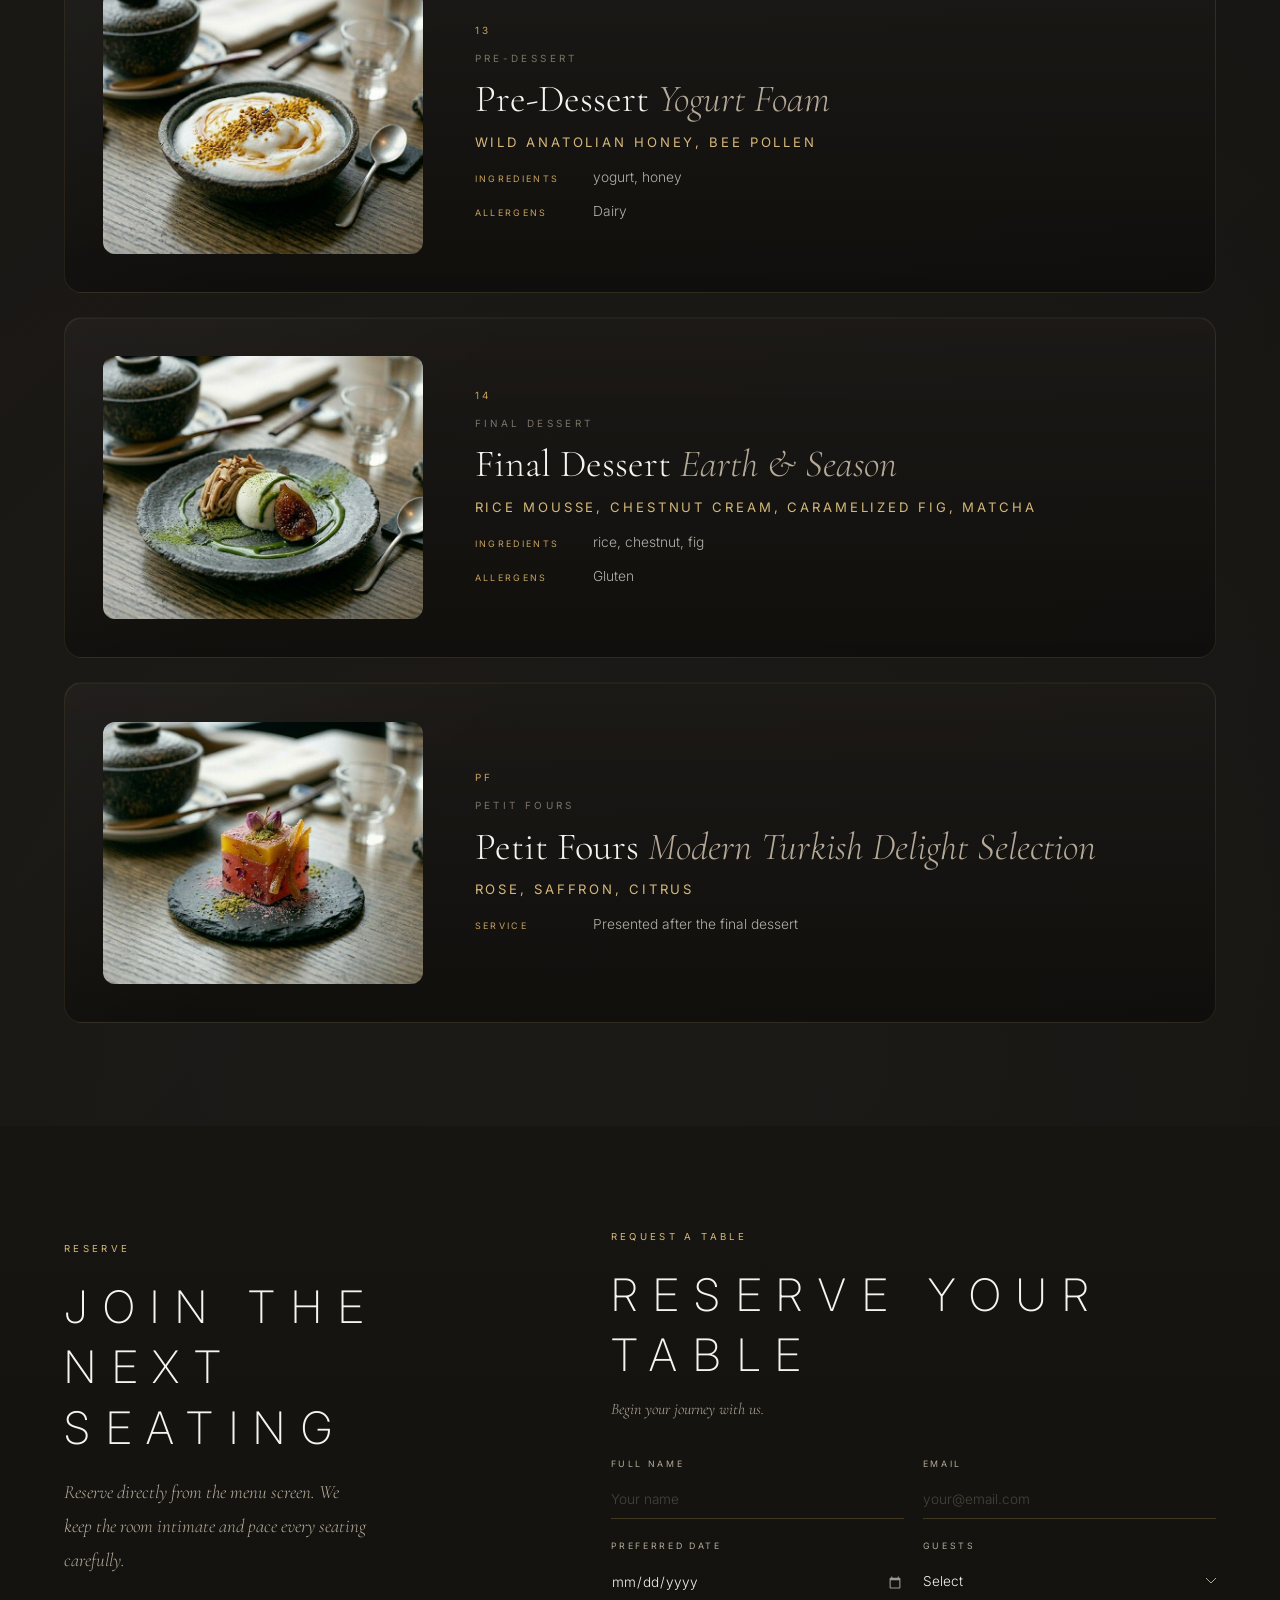
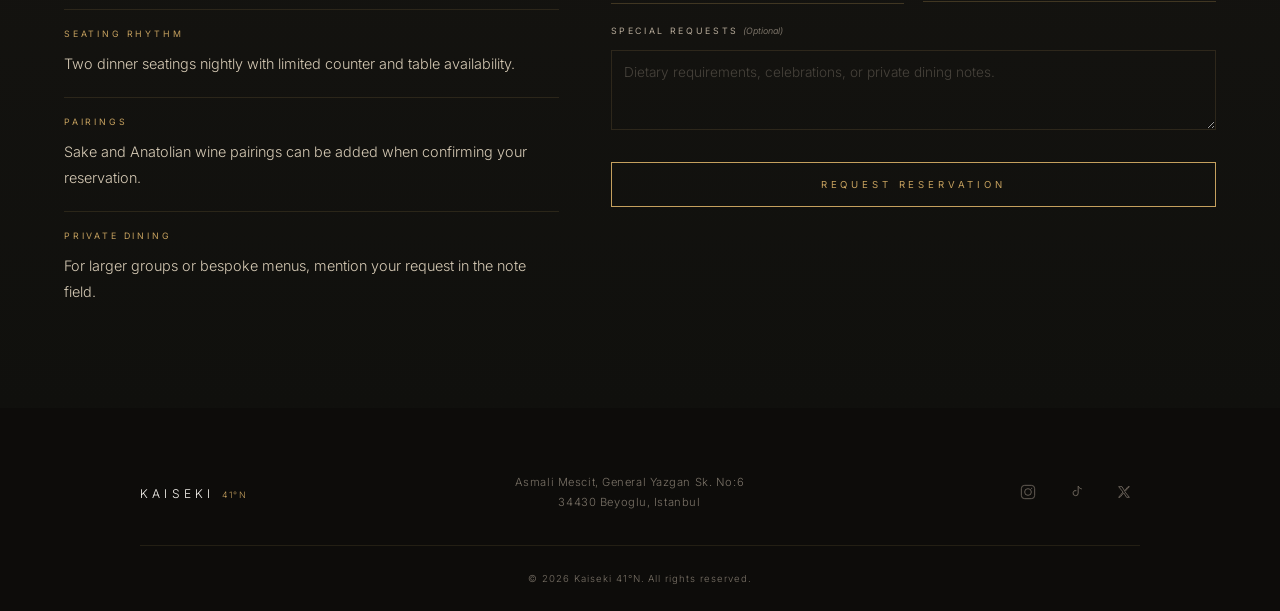
==== commit 46e6cee6: "Update menu.html" ====
--- a/menu.html
+++ b/menu.html
@@ -426,7 +426,7 @@
                         </svg>
                     </a>
                     <a href="https://tiktok.com/@kaiseki41n" target="_blank" rel="noopener noreferrer" aria-label="TikTok" id="social-tiktok">
-    <svg viewBox="0 0 24 24" fill="none" stroke="currentColor" stroke-width="1.2">
+    <svg viewBox="0 0 22 22" fill="none" stroke="currentColor" stroke-width="1.2">
         <path d="M14 3v9.5a3.5 3.5 0 1 1-2.5-3.35" />
         <path d="M14 3c1.2 2.2 3 3.5 5 3.8" />
     </svg>
